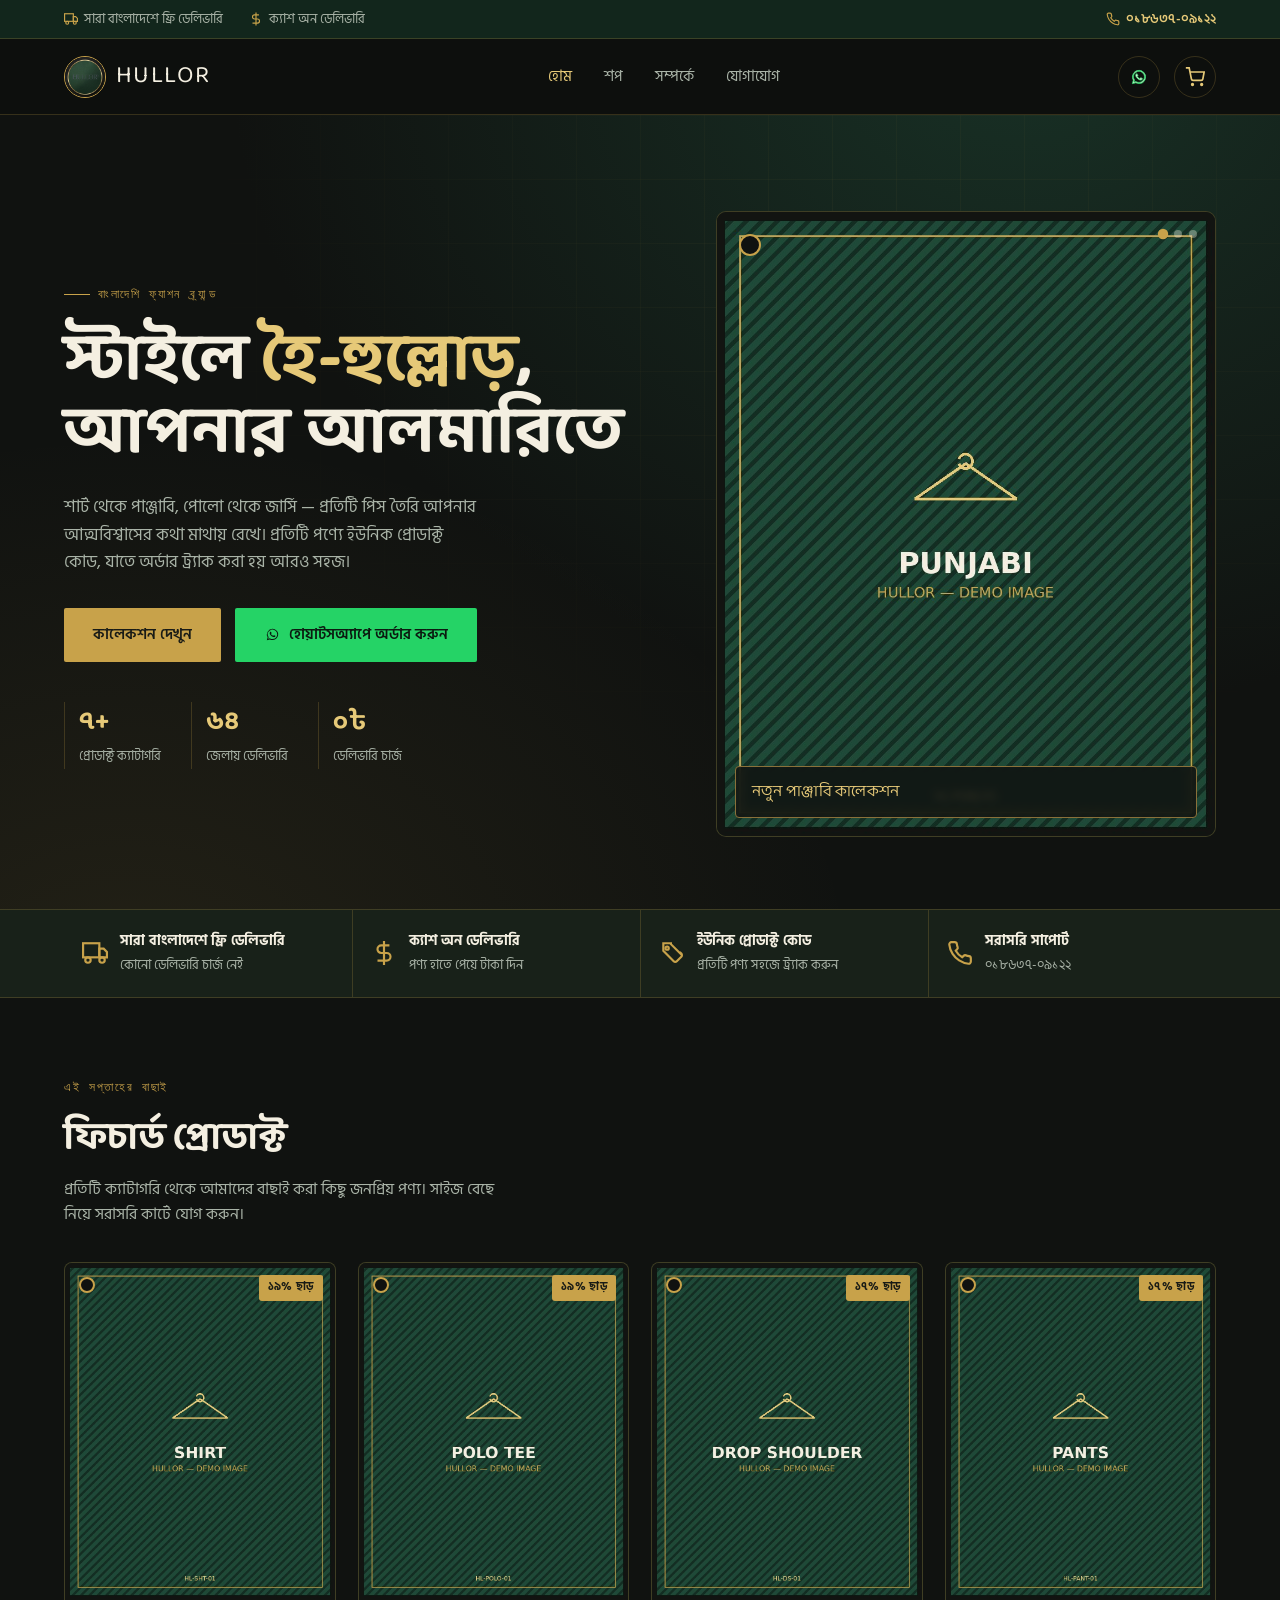
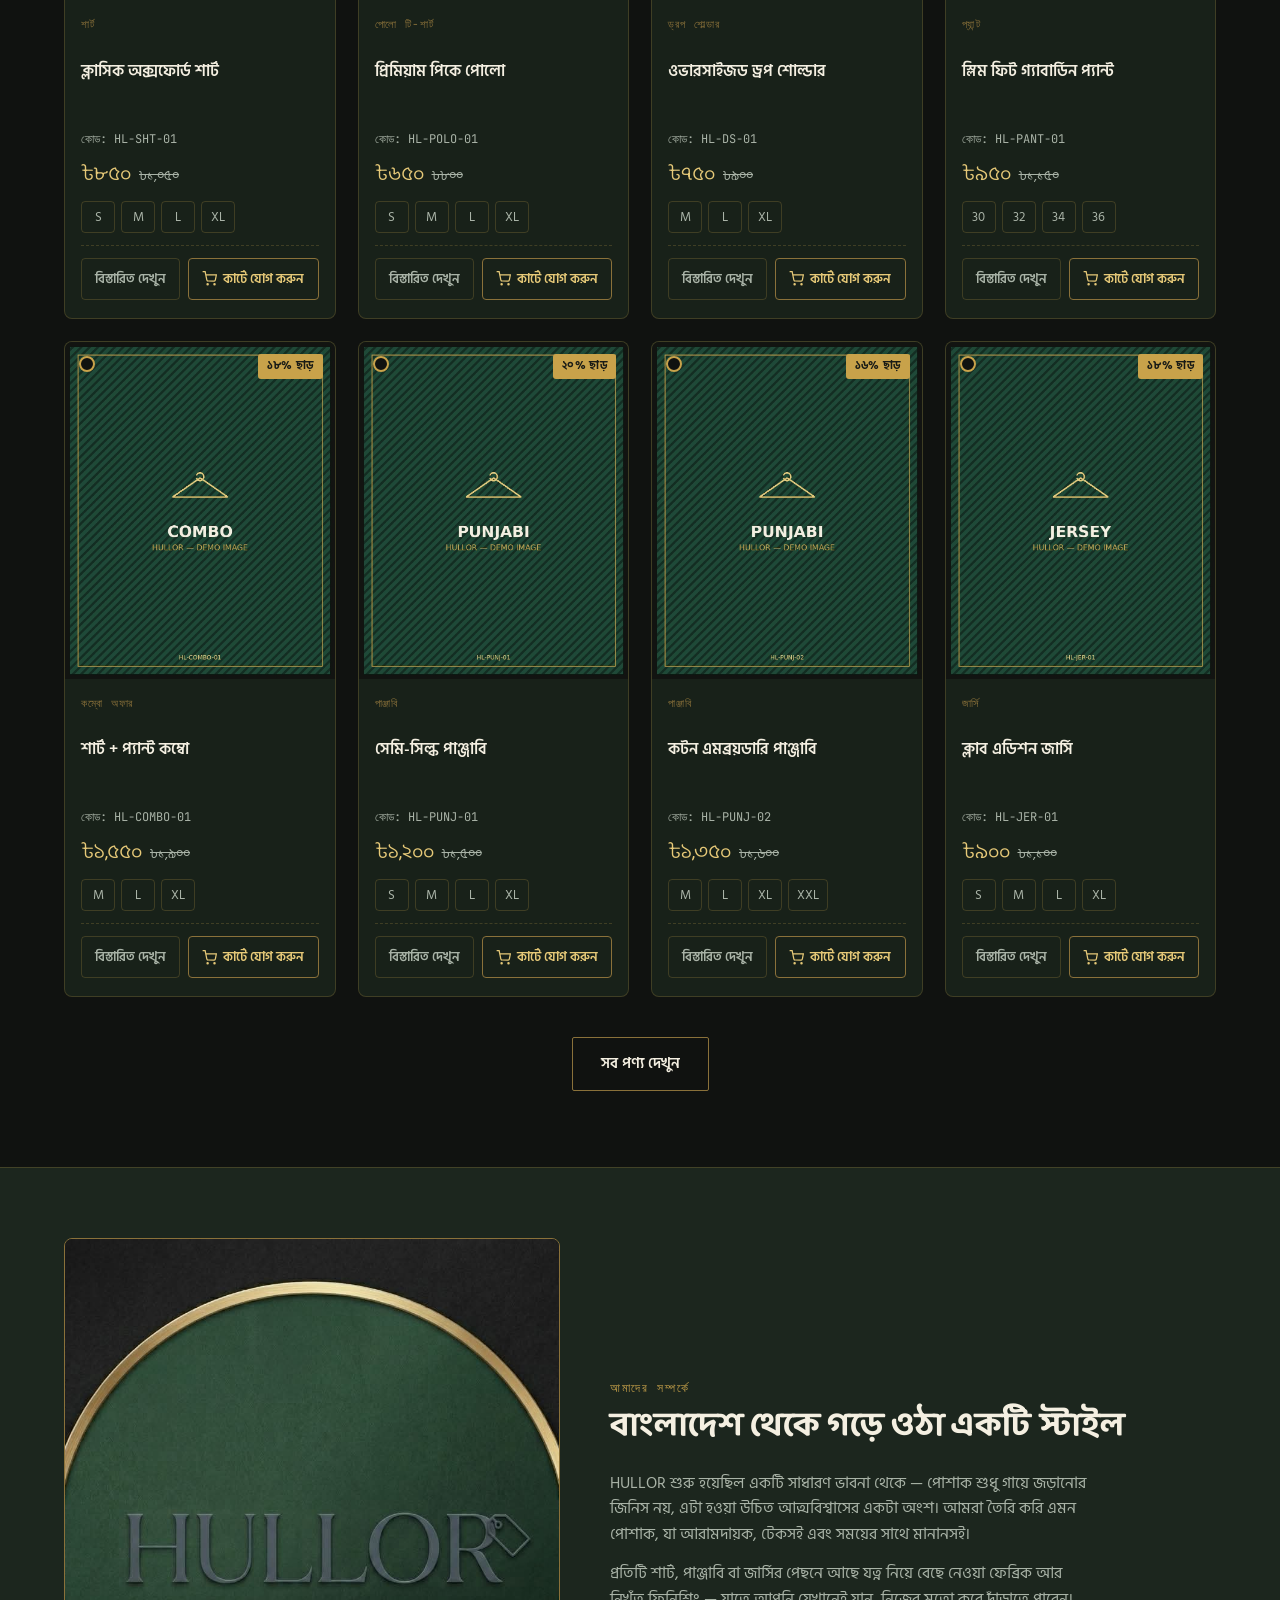
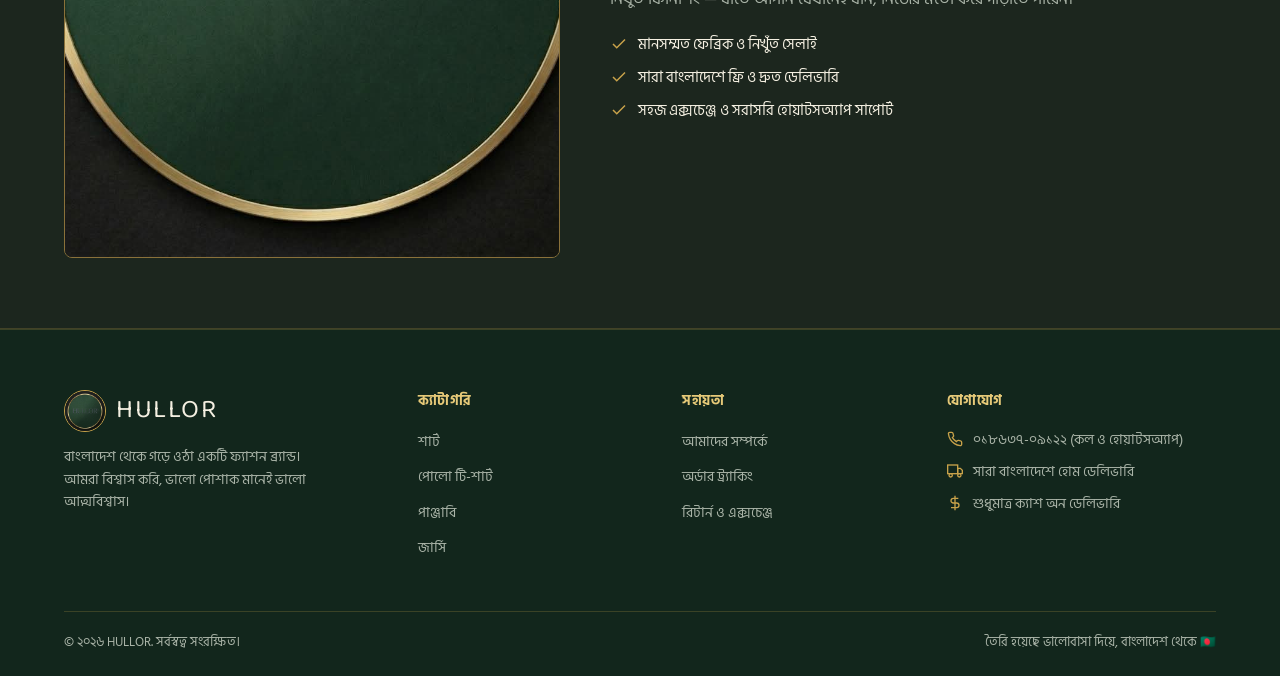
==== index.html @ fbf22f99 "Replace Hullor website" ====
<!DOCTYPE html>
<html lang="bn" translate="no" class="notranslate">
<head>
<meta charset="UTF-8">
<meta name="google" content="notranslate">
<meta name="viewport" content="width=device-width, initial-scale=1.0">
<title>HULLOR | বাংলাদেশি ফ্যাশন ব্র্যান্ড — শার্ট, পোলো, পাঞ্জাবি, জার্সি</title>
<meta name="description" content="HULLOR — বাংলাদেশ জুড়ে ফ্রি হোম ডেলিভারি ও ক্যাশ অন ডেলিভারি সুবিধায় শার্ট, পোলো টি-শার্ট, ড্রপ শোল্ডার, প্যান্ট, পাঞ্জাবি ও জার্সি কিনুন।">
<link rel="icon" type="image/png" href="/images/favicon.png">
<link rel="preconnect" href="https://fonts.googleapis.com">
<link rel="preconnect" href="https://fonts.gstatic.com" crossorigin>
<link href="https://fonts.googleapis.com/css2?family=Baloo+Da+2:wght@500;600;700;800&family=Hind+Siliguri:wght@400;500;600;700&family=JetBrains+Mono:wght@400;600&display=swap" rel="stylesheet">
<link rel="stylesheet" href="/css/style.css">
</head>
<body>

<!-- ============== TOP BAR ============== -->
<div class="topbar">
  <div class="container">
    <div class="topbar-scroll">
      <span class="topbar-item"><svg viewBox="0 0 24 24" fill="none" stroke="currentColor" stroke-width="2"><rect x="1" y="3" width="15" height="13"/><path d="M16 8h4l3 3v5h-7V8z"/><circle cx="5.5" cy="18.5" r="2.5"/><circle cx="18.5" cy="18.5" r="2.5"/></svg> সারা বাংলাদেশে ফ্রি ডেলিভারি</span>
      <span class="topbar-item hide-mobile"><svg viewBox="0 0 24 24" fill="none" stroke="currentColor" stroke-width="2"><path d="M12 1v22M17 5H9.5a3.5 3.5 0 0 0 0 7h5a3.5 3.5 0 0 1 0 7H6"/></svg> ক্যাশ অন ডেলিভারি</span>
    </div>
    <a href="tel:01863709122" class="topbar-item topbar-phone"><svg viewBox="0 0 24 24" fill="none" stroke="currentColor" stroke-width="2"><path d="M22 16.92v3a2 2 0 0 1-2.18 2 19.79 19.79 0 0 1-8.63-3.07 19.5 19.5 0 0 1-6-6 19.79 19.79 0 0 1-3.07-8.67A2 2 0 0 1 4.11 2h3a2 2 0 0 1 2 1.72c.127.96.361 1.903.7 2.81a2 2 0 0 1-.45 2.11L8.09 9.91a16 16 0 0 0 6 6l1.27-1.27a2 2 0 0 1 2.11-.45c.907.339 1.85.573 2.81.7A2 2 0 0 1 22 16.92z"/></svg> <span id="topbarPhone">০১৮৬৩৭-০৯১২২</span></a>
  </div>
</div>

<!-- ============== NAV ============== -->
<header class="nav">
  <div class="container">
    <a href="#top" class="brand">
      <img src="/images/logo.jpg" alt="HULLOR লোগো">
      <span class="brand-word">HULLOR</span>
    </a>

    <nav class="nav-links" id="navLinks">
      <a href="#top" class="active">হোম</a>
      <a href="/shop">শপ</a>
      <a href="#about-us">সম্পর্কে</a>
      <a href="#footer">যোগাযোগ</a>
    </nav>

    <div class="nav-actions">
      <a href="#" data-wa-order class="icon-btn whatsapp" aria-label="হোয়াটসঅ্যাপে অর্ডার করুন" title="হোয়াটসঅ্যাপে অর্ডার করুন" target="_blank" rel="noopener">
        <svg viewBox="0 0 24 24" fill="currentColor"><path d="M17.6 6.32A7.85 7.85 0 0 0 12.05 4a7.94 7.94 0 0 0-6.9 11.9L4 20l4.2-1.1a7.9 7.9 0 0 0 3.85 1h.02a7.94 7.94 0 0 0 5.53-13.58zm-5.55 12.2h-.01a6.6 6.6 0 0 1-3.36-.92l-.24-.14-2.5.66.67-2.44-.16-.25a6.6 6.6 0 0 1 10.24-8.2 6.55 6.55 0 0 1 1.94 4.67 6.62 6.62 0 0 1-6.58 6.62zm3.62-4.94c-.2-.1-1.17-.58-1.35-.64-.18-.07-.32-.1-.45.1-.13.2-.51.64-.63.77-.11.13-.23.14-.43.05-.2-.1-.85-.31-1.61-1-.6-.53-1-1.18-1.12-1.38-.11-.2-.01-.3.09-.4.1-.1.2-.23.3-.35.1-.11.13-.2.2-.33.07-.13.03-.25-.02-.35-.05-.1-.45-1.08-.61-1.48-.16-.39-.33-.33-.45-.34h-.38c-.13 0-.35.05-.53.25-.18.2-.7.68-.7 1.66 0 .98.72 1.93.82 2.06.1.13 1.4 2.14 3.4 3 .48.2.85.33 1.14.42.48.15.91.13 1.26.08.38-.06 1.17-.48 1.34-.94.16-.46.16-.86.11-.94-.05-.08-.18-.13-.38-.23z"/></svg>
      </a>
      <button class="icon-btn" id="cartIconBtn" aria-label="কার্ট দেখুন">
        <svg viewBox="0 0 24 24" fill="none" stroke="currentColor" stroke-width="2"><circle cx="9" cy="21" r="1"/><circle cx="20" cy="21" r="1"/><path d="M1 1h4l2.68 13.39a2 2 0 0 0 2 1.61h9.72a2 2 0 0 0 2-1.61L23 6H6"/></svg>
        <span class="cart-count" id="cartCount">০</span>
      </button>
      <button class="menu-toggle" id="menuToggle" aria-label="মেনু খুলুন">
        <svg viewBox="0 0 24 24" fill="none" stroke="currentColor" stroke-width="2"><line x1="3" y1="6" x2="21" y2="6"/><line x1="3" y1="12" x2="21" y2="12"/><line x1="3" y1="18" x2="21" y2="18"/></svg>
      </button>
    </div>
  </div>
</header>

<main id="top">

  <!-- ============== HERO ============== -->
  <section class="hero">
    <div class="container">
      <div class="hero-text">
        <div class="eyebrow hero-eyebrow">বাংলাদেশি ফ্যাশন ব্র্যান্ড</div>
        <h1>স্টাইলে <span>হৈ-হুল্লোড়</span>,<br>আপনার আলমারিতে</h1>
        <p class="lead">শার্ট থেকে পাঞ্জাবি, পোলো থেকে জার্সি — প্রতিটি পিস তৈরি আপনার আত্মবিশ্বাসের কথা মাথায় রেখে। প্রতিটি পণ্যে ইউনিক প্রোডাক্ট কোড, যাতে অর্ডার ট্র্যাক করা হয় আরও সহজ।</p>
        <div class="hero-ctas">
          <a href="/shop" class="btn btn-gold">কালেকশন দেখুন</a>
          <a href="#" data-wa-order class="btn btn-whatsapp" target="_blank" rel="noopener">
            <svg width="17" height="17" viewBox="0 0 24 24" fill="currentColor"><path d="M17.6 6.32A7.85 7.85 0 0 0 12.05 4a7.94 7.94 0 0 0-6.9 11.9L4 20l4.2-1.1a7.9 7.9 0 0 0 3.85 1h.02a7.94 7.94 0 0 0 5.53-13.58zm-5.55 12.2h-.01a6.6 6.6 0 0 1-3.36-.92l-.24-.14-2.5.66.67-2.44-.16-.25a6.6 6.6 0 0 1 10.24-8.2 6.55 6.55 0 0 1 1.94 4.67 6.62 6.62 0 0 1-6.58 6.62zm3.62-4.94c-.2-.1-1.17-.58-1.35-.64-.18-.07-.32-.1-.45.1-.13.2-.51.64-.63.77-.11.13-.23.14-.43.05-.2-.1-.85-.31-1.61-1-.6-.53-1-1.18-1.12-1.38-.11-.2-.01-.3.09-.4.1-.1.2-.23.3-.35.1-.11.13-.2.2-.33.07-.13.03-.25-.02-.35-.05-.1-.45-1.08-.61-1.48-.16-.39-.33-.33-.45-.34h-.38c-.13 0-.35.05-.53.25-.18.2-.7.68-.7 1.66 0 .98.72 1.93.82 2.06.1.13 1.4 2.14 3.4 3 .48.2.85.33 1.14.42.48.15.91.13 1.26.08.38-.06 1.17-.48 1.34-.94.16-.46.16-.86.11-.94-.05-.08-.18-.13-.38-.23z"/></svg>
            হোয়াটসঅ্যাপে অর্ডার করুন
          </a>
        </div>
        <div class="hero-stats">
          <div><b>৭+</b><span>প্রোডাক্ট ক্যাটাগরি</span></div>
          <div><b>৬৪</b><span>জেলায় ডেলিভারি</span></div>
          <div><b>০৳</b><span>ডেলিভারি চার্জ</span></div>
        </div>
      </div>

      <div class="hero-tag-visual">
        <span class="corner-hole"></span>
        <div class="hero-slider" id="heroSlider">
          <div class="hero-slide-track" id="heroSlideTrack"></div>
          <div class="hero-slide-dots" id="heroSlideDots"></div>
          <div class="hero-code-strip" id="heroSlideTitle"></div>
        </div>
      </div>
    </div>
  </section>

  <!-- ============== TRUST STRIP ============== -->
  <section class="trust-strip">
    <div class="container">
      <div class="trust-item">
        <svg viewBox="0 0 24 24" fill="none" stroke="currentColor" stroke-width="2"><rect x="1" y="3" width="15" height="13"/><path d="M16 8h4l3 3v5h-7V8z"/><circle cx="5.5" cy="18.5" r="2.5"/><circle cx="18.5" cy="18.5" r="2.5"/></svg>
        <div><b>সারা বাংলাদেশে ফ্রি ডেলিভারি</b><span>কোনো ডেলিভারি চার্জ নেই</span></div>
      </div>
      <div class="trust-item">
        <svg viewBox="0 0 24 24" fill="none" stroke="currentColor" stroke-width="2"><path d="M12 1v22M17 5H9.5a3.5 3.5 0 0 0 0 7h5a3.5 3.5 0 0 1 0 7H6"/></svg>
        <div><b>ক্যাশ অন ডেলিভারি</b><span>পণ্য হাতে পেয়ে টাকা দিন</span></div>
      </div>
      <div class="trust-item">
        <svg viewBox="0 0 24 24" fill="none" stroke="currentColor" stroke-width="2"><path d="M20.59 13.41 11 3.83V3H4v7l9.58 9.59a2 2 0 0 0 2.83 0l4.18-4.18a2 2 0 0 0 0-2.83z"/><circle cx="7.5" cy="7.5" r="1.5"/></svg>
        <div><b>ইউনিক প্রোডাক্ট কোড</b><span>প্রতিটি পণ্য সহজে ট্র্যাক করুন</span></div>
      </div>
      <div class="trust-item">
        <svg viewBox="0 0 24 24" fill="none" stroke="currentColor" stroke-width="2"><path d="M22 16.92v3a2 2 0 0 1-2.18 2 19.79 19.79 0 0 1-8.63-3.07 19.5 19.5 0 0 1-6-6 19.79 19.79 0 0 1-3.07-8.67A2 2 0 0 1 4.11 2h3a2 2 0 0 1 2 1.72c.127.96.361 1.903.7 2.81a2 2 0 0 1-.45 2.11L8.09 9.91a16 16 0 0 0 6 6l1.27-1.27a2 2 0 0 1 2.11-.45c.907.339 1.85.573 2.81.7A2 2 0 0 1 22 16.92z"/></svg>
        <div><b>সরাসরি সাপোর্ট</b><span id="topbarPhone2">০১৮৬৩৭-০৯১২২</span></div>
      </div>
    </div>
  </section>

  <!-- ============== FEATURED PRODUCTS ============== -->
  <section class="section" id="featured">
    <div class="container">
      <div class="section-head">
        <div>
          <span class="eyebrow">এই সপ্তাহের বাছাই</span>
          <h2>ফিচার্ড প্রোডাক্ট</h2>
          <p>প্রতিটি ক্যাটাগরি থেকে আমাদের বাছাই করা কিছু জনপ্রিয় পণ্য। সাইজ বেছে নিয়ে সরাসরি কার্টে যোগ করুন।</p>
        </div>
      </div>

      <div class="product-grid" id="featuredGrid"></div>

      <div class="featured-cta">
        <a href="/shop" class="btn btn-outline">সব পণ্য দেখুন</a>
      </div>
    </div>
  </section>

  <!-- ============== ABOUT US ============== -->
  <section class="about-us" id="about-us">
    <div class="container">
      <div class="about-visual">
        <span class="punch"></span>
        <img src="/images/logo.jpg" alt="HULLOR ব্র্যান্ড">
      </div>
      <div class="about-text">
        <span class="eyebrow">আমাদের সম্পর্কে</span>
        <h2>বাংলাদেশ থেকে গড়ে ওঠা একটি স্টাইল</h2>
        <p>HULLOR শুরু হয়েছিল একটি সাধারণ ভাবনা থেকে — পোশাক শুধু গায়ে জড়ানোর জিনিস নয়, এটা হওয়া উচিত আত্মবিশ্বাসের একটা অংশ। আমরা তৈরি করি এমন পোশাক, যা আরামদায়ক, টেকসই এবং সময়ের সাথে মানানসই।</p>
        <p>প্রতিটি শার্ট, পাঞ্জাবি বা জার্সির পেছনে আছে যত্ন নিয়ে বেছে নেওয়া ফেব্রিক আর নিখুঁত ফিনিশিং — যাতে আপনি যেখানেই যান, নিজের মতো করে দাঁড়াতে পারেন।</p>
        <ul>
          <li><svg viewBox="0 0 24 24" fill="none" stroke="currentColor" stroke-width="2"><path d="M20 6 9 17l-5-5"/></svg> মানসম্মত ফেব্রিক ও নিখুঁত সেলাই</li>
          <li><svg viewBox="0 0 24 24" fill="none" stroke="currentColor" stroke-width="2"><path d="M20 6 9 17l-5-5"/></svg> সারা বাংলাদেশে ফ্রি ও দ্রুত ডেলিভারি</li>
          <li><svg viewBox="0 0 24 24" fill="none" stroke="currentColor" stroke-width="2"><path d="M20 6 9 17l-5-5"/></svg> সহজ এক্সচেঞ্জ ও সরাসরি হোয়াটসঅ্যাপ সাপোর্ট</li>
        </ul>
      </div>
    </div>
  </section>

</main>

<!-- ============== FOOTER ============== -->
<footer class="footer" id="footer">
  <div class="container">
    <div class="footer-grid">
      <div class="footer-brand">
        <a href="#top" class="brand"><img src="/images/logo.jpg" alt="HULLOR"><span class="brand-word">HULLOR</span></a>
        <p>বাংলাদেশ থেকে গড়ে ওঠা একটি ফ্যাশন ব্র্যান্ড। আমরা বিশ্বাস করি, ভালো পোশাক মানেই ভালো আত্মবিশ্বাস।</p>
      </div>
      <div>
        <h4>ক্যাটাগরি</h4>
        <ul>
          <li><a href="/shop">শার্ট</a></li>
          <li><a href="/shop">পোলো টি-শার্ট</a></li>
          <li><a href="/shop">পাঞ্জাবি</a></li>
          <li><a href="/shop">জার্সি</a></li>
        </ul>
      </div>
      <div>
        <h4>সহায়তা</h4>
        <ul>
          <li><a href="#about-us">আমাদের সম্পর্কে</a></li>
          <li><a href="#" data-wa-order target="_blank" rel="noopener">অর্ডার ট্র্যাকিং</a></li>
          <li><a href="#" data-wa-order target="_blank" rel="noopener">রিটার্ন ও এক্সচেঞ্জ</a></li>
        </ul>
      </div>
      <div>
        <h4>যোগাযোগ</h4>
        <ul class="footer-contact">
          <li><svg viewBox="0 0 24 24" fill="none" stroke="currentColor" stroke-width="2"><path d="M22 16.92v3a2 2 0 0 1-2.18 2 19.79 19.79 0 0 1-8.63-3.07 19.5 19.5 0 0 1-6-6 19.79 19.79 0 0 1-3.07-8.67A2 2 0 0 1 4.11 2h3a2 2 0 0 1 2 1.72c.127.96.361 1.903.7 2.81a2 2 0 0 1-.45 2.11L8.09 9.91a16 16 0 0 0 6 6l1.27-1.27a2 2 0 0 1 2.11-.45c.907.339 1.85.573 2.81.7A2 2 0 0 1 22 16.92z"/></svg> <a href="#" data-wa-order target="_blank" rel="noopener">০১৮৬৩৭-০৯১২২ (কল ও হোয়াটসঅ্যাপ)</a></li>
          <li><svg viewBox="0 0 24 24" fill="none" stroke="currentColor" stroke-width="2"><rect x="1" y="3" width="15" height="13"/><path d="M16 8h4l3 3v5h-7V8z"/><circle cx="5.5" cy="18.5" r="2.5"/><circle cx="18.5" cy="18.5" r="2.5"/></svg> সারা বাংলাদেশে হোম ডেলিভারি</li>
          <li><svg viewBox="0 0 24 24" fill="none" stroke="currentColor" stroke-width="2"><path d="M12 1v22M17 5H9.5a3.5 3.5 0 0 0 0 7h5a3.5 3.5 0 0 1 0 7H6"/></svg> শুধুমাত্র ক্যাশ অন ডেলিভারি</li>
        </ul>
      </div>
    </div>
    <div class="footer-bottom">
      <span>© <span id="year"></span> HULLOR. সর্বস্বত্ব সংরক্ষিত।</span>
      <span>তৈরি হয়েছে ভালোবাসা দিয়ে, বাংলাদেশ থেকে 🇧🇩</span>
    </div>
  </div>
</footer>

<!-- ============== OVERLAY ============== -->
<div class="overlay" id="overlay"></div>

<!-- ============== CART DRAWER ============== -->
<aside class="drawer" id="cartDrawer" aria-label="শপিং কার্ট">
  <div class="drawer-head">
    <h3>আপনার কার্ট</h3>
    <button class="drawer-close" id="drawerCloseBtn" aria-label="বন্ধ করুন">
      <svg viewBox="0 0 24 24" fill="none" stroke="currentColor" stroke-width="2"><line x1="18" y1="6" x2="6" y2="18"/><line x1="6" y1="6" x2="18" y2="18"/></svg>
    </button>
  </div>
  <div class="drawer-body" id="drawerBody"></div>
  <div class="drawer-foot" id="drawerFoot"></div>
</aside>

<!-- ============== CHECKOUT MODAL ============== -->
<div class="modal" id="checkoutModal" aria-label="চেকআউট">
  <div class="modal-card">
    <button class="modal-close" id="modalCloseBtn" aria-label="বন্ধ করুন">
      <svg viewBox="0 0 24 24" fill="none" stroke="currentColor" stroke-width="2"><line x1="18" y1="6" x2="6" y2="18"/><line x1="6" y1="6" x2="18" y2="18"/></svg>
    </button>

    <div id="checkoutFormView">
      <h3>ডেলিভারি তথ্য দিন</h3>
      <p class="hint">অর্ডার কনফার্ম করতে নিচের তথ্যগুলো পূরণ করুন।</p>

      <div class="order-summary-box" id="orderSummaryBox"></div>

      <div class="payment-note">
        <svg viewBox="0 0 24 24" fill="none" stroke="currentColor" stroke-width="2"><path d="M12 1v22M17 5H9.5a3.5 3.5 0 0 0 0 7h5a3.5 3.5 0 0 1 0 7H6"/></svg>
        <span>পেমেন্ট পদ্ধতি: <strong>ক্যাশ অন ডেলিভারি</strong> — পণ্য হাতে পেয়ে টাকা পরিশোধ করুন। ডেলিভারি চার্জ সম্পূর্ণ ফ্রি।</span>
      </div>

      <form id="checkoutForm" novalidate>
        <div class="form-grid">
          <div class="form-field full">
            <label for="custName">পূর্ণ নাম *</label>
            <input type="text" id="custName" placeholder="যেমন: রাকিব হাসান">
            <span class="field-error" id="errName"></span>
          </div>
          <div class="form-field full">
            <label for="custPhone">মোবাইল নম্বর *</label>
            <input type="tel" id="custPhone" placeholder="01XXXXXXXXX">
            <span class="field-error" id="errPhone"></span>
          </div>
          <div class="form-field">
            <label for="custDistrict">জেলা *</label>
            <input type="text" id="custDistrict" placeholder="যেমন: ঢাকা">
            <span class="field-error" id="errDistrict"></span>
          </div>
          <div class="form-field">
            <label for="custThana">থানা / উপজেলা</label>
            <input type="text" id="custThana" placeholder="যেমন: মিরপুর">
          </div>
          <div class="form-field full">
            <label for="custAddress">সম্পূর্ণ ঠিকানা *</label>
            <textarea id="custAddress" placeholder="বাসা/হোল্ডিং নম্বর, রোড, এলাকার নাম"></textarea>
            <span class="field-error" id="errAddress"></span>
          </div>
          <div class="form-field full">
            <label for="custNote">অর্ডার নোট (ঐচ্ছিক)</label>
            <textarea id="custNote" placeholder="বিশেষ কোনো নির্দেশনা থাকলে লিখুন"></textarea>
          </div>
        </div>
        <button type="submit" class="btn btn-gold btn-full" id="submitOrderBtn">অর্ডার কনফার্ম করুন</button>
      </form>
    </div>

    <div class="success-view" id="successView" style="display:none;">
      <div class="check-circle">
        <svg viewBox="0 0 24 24" fill="none" stroke="currentColor" stroke-width="2"><path d="M20 6 9 17l-5-5"/></svg>
      </div>
      <h3>অর্ডারের জন্য ধন্যবাদ!</h3>
      <p>আপনার অর্ডারটি সফলভাবে গৃহীত হয়েছে। শীঘ্রই আমাদের প্রতিনিধি যোগাযোগ করে অর্ডার নিশ্চিত করবেন।</p>
      <span class="order-id" id="successOrderId"></span>
      <a href="#" id="successWhatsappBtn" class="btn btn-whatsapp btn-full" target="_blank" rel="noopener" style="margin-bottom:12px;">
        <svg width="17" height="17" viewBox="0 0 24 24" fill="currentColor"><path d="M17.6 6.32A7.85 7.85 0 0 0 12.05 4a7.94 7.94 0 0 0-6.9 11.9L4 20l4.2-1.1a7.9 7.9 0 0 0 3.85 1h.02a7.94 7.94 0 0 0 5.53-13.58zm-5.55 12.2h-.01a6.6 6.6 0 0 1-3.36-.92l-.24-.14-2.5.66.67-2.44-.16-.25a6.6 6.6 0 0 1 10.24-8.2 6.55 6.55 0 0 1 1.94 4.67 6.62 6.62 0 0 1-6.58 6.62zm3.62-4.94c-.2-.1-1.17-.58-1.35-.64-.18-.07-.32-.1-.45.1-.13.2-.51.64-.63.77-.11.13-.23.14-.43.05-.2-.1-.85-.31-1.61-1-.6-.53-1-1.18-1.12-1.38-.11-.2-.01-.3.09-.4.1-.1.2-.23.3-.35.1-.11.13-.2.2-.33.07-.13.03-.25-.02-.35-.05-.1-.45-1.08-.61-1.48-.16-.39-.33-.33-.45-.34h-.38c-.13 0-.35.05-.53.25-.18.2-.7.68-.7 1.66 0 .98.72 1.93.82 2.06.1.13 1.4 2.14 3.4 3 .48.2.85.33 1.14.42.48.15.91.13 1.26.08.38-.06 1.17-.48 1.34-.94.16-.46.16-.86.11-.94-.05-.08-.18-.13-.38-.23z"/></svg>
        হোয়াটসঅ্যাপে অর্ডার কনফার্ম করুন
      </a>
      <button class="btn btn-outline btn-full" id="successCloseBtn">শপিং চালিয়ে যান</button>
    </div>
  </div>
</div>

<!-- ============== PRODUCT DETAILS MODAL ============== -->
<div class="modal" id="productModal" aria-label="প্রোডাক্ট বিস্তারিত">
  <div class="pm-card">
    <button class="modal-close" id="pmCloseBtn" aria-label="বন্ধ করুন">
      <svg viewBox="0 0 24 24" fill="none" stroke="currentColor" stroke-width="2"><line x1="18" y1="6" x2="6" y2="18"/><line x1="6" y1="6" x2="18" y2="18"/></svg>
    </button>

    <div class="pm-media">
      <span class="punch"></span>
      <img id="pmImage" src="" alt="">
      <span id="pmBadge" class="p-badge" style="display:none;"></span>
    </div>

    <div class="pm-info">
      <span class="eyebrow" id="pmCat"></span>
      <h3 id="pmName"></h3>
      <span id="pmCode"></span>

      <div class="pm-price-row">
        <span id="pmPrice"></span>
        <span id="pmOldPrice"></span>
      </div>

      <p id="pmDesc"></p>

      <div class="pm-specs" id="pmSpecs"></div>

      <span class="pm-size-label">সাইজ বেছে নিন</span>
      <div id="pmSizes"></div>

      <div class="pm-actions">
        <button class="btn btn-gold btn-full" id="pmAddCartBtn">কার্টে যোগ করুন</button>
      </div>
    </div>
  </div>
</div>

<!-- ============== TOAST ============== -->
<div class="toast-wrap" id="toastWrap"></div>

<script src="/js/products.js"></script>
<script src="/js/main.js"></script>
</body>
</html>
---- css/style.css ----
/* =========================================================
   HULLOR — ডিজাইন টোকেন
   ========================================================= */
:root {
  --bg: #101210;
  --bg-soft: #171a16;
  --panel: #182119;
  --panel-2: #1c261e;
  --green: #1f4a37;
  --green-deep: #12261c;
  --green-light: #2e6b4d;
  --gold: #c8a24a;
  --gold-light: #e6c978;
  --gold-dim: #8a713a;
  --cream: #f4efe1;
  --muted: #a9b3a7;
  --line: rgba(200, 162, 74, 0.22);
  --danger: #c9634a;

  --font-display: "Baloo Da 2", "Hind Siliguri", sans-serif;
  --font-body: "Hind Siliguri", "Noto Sans Bengali", sans-serif;
  --font-mono: "JetBrains Mono", "Courier New", monospace;

  --radius: 2px;
  --container: 1200px;
  --nav-h: 76px;
}

* { box-sizing: border-box; }
html { scroll-behavior: smooth; }

body {
  margin: 0;
  background: var(--bg);
  color: var(--cream);
  font-family: var(--font-body);
  font-size: 16px;
  line-height: 1.6;
  -webkit-font-smoothing: antialiased;
}

img { max-width: 100%; display: block; }
a { color: inherit; text-decoration: none; }
button { font-family: inherit; cursor: pointer; }
ul { list-style: none; margin: 0; padding: 0; }

.container {
  max-width: var(--container);
  margin: 0 auto;
  padding: 0 24px;
}

:focus-visible {
  outline: 2px solid var(--gold-light);
  outline-offset: 3px;
}

@media (prefers-reduced-motion: reduce) {
  * { animation-duration: 0.001ms !important; transition-duration: 0.001ms !important; }
}

.eyebrow {
  font-family: var(--font-mono);
  font-size: 12px;
  letter-spacing: 0.14em;
  text-transform: uppercase;
  color: var(--gold);
}

/* =========================================================
   TOP UTILITY BAR
   ========================================================= */
.topbar {
  background: var(--green-deep);
  border-bottom: 1px solid var(--line);
  font-size: 13px;
}
.topbar .container {
  display: flex;
  align-items: center;
  justify-content: space-between;
  height: 38px;
  gap: 12px;
  color: var(--muted);
}
.topbar-item { display: flex; align-items: center; gap: 6px; white-space: nowrap; }
.topbar-item svg { width: 14px; height: 14px; stroke: var(--gold); flex-shrink: 0; }
.topbar a.topbar-phone { color: var(--gold-light); font-weight: 600; }
.topbar-scroll { display: flex; gap: 26px; overflow-x: auto; scrollbar-width: none; }
.topbar-scroll::-webkit-scrollbar { display: none; }

/* =========================================================
   NAV
   ========================================================= */
.nav {
  position: sticky;
  top: 0;
  z-index: 60;
  background: rgba(14, 16, 14, 0.98);
  border-bottom: 1px solid var(--line);
  height: var(--nav-h);
}
/* নোট: এখানে ইচ্ছাকৃতভাবে backdrop-filter ব্যবহার করা হয়নি —
   backdrop-filter/filter/transform কোনো ancestor-এ থাকলে সেটি তার
   position:fixed চাইল্ড (যেমন মোবাইল মেনু .nav-links)-এর জন্য নতুন
   containing block তৈরি করে, ফলে মোবাইলে মেনু ভুল জায়গায় (হেডারের
   উপরে আটকে) দেখায়। তাই সলিড ব্যাকগ্রাউন্ড ব্যবহার করা হয়েছে। */
.nav .container {
  height: 100%;
  display: flex;
  align-items: center;
  justify-content: space-between;
  gap: 20px;
}
.brand { display: flex; align-items: center; gap: 10px; }
.brand img { width: 42px; height: 42px; border-radius: 50%; border: 1.5px solid var(--gold); }
.brand-word {
  font-family: var(--font-display);
  font-size: 24px;
  letter-spacing: 0.06em;
  color: var(--cream);
}
.nav-links { display: flex; align-items: center; gap: 28px; }
.nav-links a {
  font-size: 15px;
  color: var(--muted);
  position: relative;
  padding: 4px 2px;
  transition: color 0.2s;
}
.nav-links a:hover, .nav-links a.active { color: var(--gold-light); }
.nav-links a::after {
  content: "";
  position: absolute;
  left: 0; right: 0; bottom: -4px;
  height: 1px;
  background: var(--gold);
  transform: scaleX(0);
  transform-origin: left;
  transition: transform 0.25s ease;
}
.nav-links a:hover::after { transform: scaleX(1); }

.nav-actions { display: flex; align-items: center; gap: 14px; }
.icon-btn {
  position: relative;
  width: 42px; height: 42px;
  display: flex; align-items: center; justify-content: center;
  border: 1px solid var(--line);
  border-radius: 50%;
  background: transparent;
  color: var(--cream);
  transition: border-color 0.2s, background 0.2s;
}
.icon-btn:hover { border-color: var(--gold); background: var(--panel); }
.icon-btn svg { width: 20px; height: 20px; stroke: var(--gold-light); }
.cart-count {
  position: absolute;
  top: -4px; right: -4px;
  background: var(--gold);
  color: var(--bg);
  font-size: 11px;
  font-weight: 700;
  width: 18px; height: 18px;
  border-radius: 50%;
  display: flex; align-items: center; justify-content: center;
}
.menu-toggle { display: none; }

/* =========================================================
   HERO
   ========================================================= */
.hero {
  position: relative;
  padding: 96px 0 72px;
  overflow: hidden;
  background:
    radial-gradient(ellipse at 80% -10%, rgba(31, 74, 55, 0.55), transparent 55%),
    radial-gradient(ellipse at 10% 110%, rgba(200, 162, 74, 0.10), transparent 45%),
    var(--bg);
}
.hero::before {
  content: "";
  position: absolute;
  inset: 0;
  background-image:
    linear-gradient(var(--line) 1px, transparent 1px),
    linear-gradient(90deg, var(--line) 1px, transparent 1px);
  background-size: 64px 64px;
  opacity: 0.25;
  mask-image: radial-gradient(ellipse at 70% 20%, black, transparent 60%);
  pointer-events: none;
}
.hero .container {
  position: relative;
  display: grid;
  grid-template-columns: 1.1fr 0.9fr;
  gap: 40px;
  align-items: center;
}
.hero-eyebrow {
  display: inline-flex;
  align-items: center;
  gap: 8px;
  margin-bottom: 20px;
}
.hero-eyebrow::before {
  content: "";
  width: 26px; height: 1px;
  background: var(--gold);
}
.hero h1 {
  font-family: var(--font-display);
  font-size: clamp(38px, 5.2vw, 66px);
  line-height: 1.12;
  margin: 0 0 22px;
  color: var(--cream);
}
.hero h1 span { color: var(--gold-light); }
.hero p.lead {
  font-size: 17px;
  color: var(--muted);
  max-width: 46ch;
  margin: 0 0 32px;
}
.hero-ctas { display: flex; gap: 14px; flex-wrap: wrap; margin-bottom: 40px; }

.btn {
  display: inline-flex;
  align-items: center;
  justify-content: center;
  gap: 8px;
  padding: 14px 28px;
  border-radius: var(--radius);
  font-size: 15px;
  font-weight: 600;
  border: 1px solid transparent;
  transition: transform 0.15s ease, background 0.2s, border-color 0.2s, color 0.2s;
}
.btn:active { transform: translateY(1px); }
.btn-gold { background: var(--gold); color: #191b16; }
.btn-gold:hover { background: var(--gold-light); }
.btn-outline { border-color: var(--gold-dim); color: var(--cream); }
.btn-outline:hover { border-color: var(--gold); color: var(--gold-light); }
.btn-full { width: 100%; }
.btn-block { display: flex; width: 100%; }
.btn[disabled] { opacity: 0.5; pointer-events: none; }

.hero-stats { display: flex; gap: 30px; }
.hero-stats div { border-left: 1px solid var(--line); padding-left: 14px; }
.hero-stats b { display: block; font-family: var(--font-display); font-size: 26px; color: var(--gold-light); }
.hero-stats span { font-size: 13px; color: var(--muted); }

.hero-tag-visual {
  position: relative;
  aspect-ratio: 4 / 5;
  background: var(--panel);
  border: 1px solid var(--line);
  border-radius: 10px;
  overflow: hidden;
}
.hero-tag-visual .corner-hole {
  position: absolute;
  top: 22px; left: 22px;
  width: 22px; height: 22px;
  border-radius: 50%;
  border: 2px solid var(--gold);
  background: var(--bg);
  z-index: 3;
}

/* Hero image slider (3 slides) */
.hero-slider { position: relative; width: 100%; height: 100%; }
.hero-slide-track {
  display: flex;
  width: 100%;
  height: 100%;
  transition: transform 0.6s cubic-bezier(0.65, 0, 0.35, 1);
}
.hero-slide { min-width: 100%; height: 100%; }
.hero-slide img { width: 100%; height: 100%; object-fit: cover; }

.hero-slide-dots {
  position: absolute;
  top: 18px; right: 18px;
  display: flex;
  gap: 7px;
  z-index: 3;
}
.hero-dot {
  width: 8px; height: 8px;
  border-radius: 50%;
  background: rgba(244, 239, 225, 0.35);
  border: none;
  padding: 0;
  transition: background 0.2s, transform 0.2s;
}
.hero-dot.active { background: var(--gold); transform: scale(1.3); }

.hero-code-strip {
  position: absolute;
  bottom: 18px; left: 18px; right: 18px;
  background: rgba(16, 18, 16, 0.82);
  border: 1px solid var(--gold-dim);
  border-radius: 4px;
  padding: 12px 16px;
  font-family: var(--font-display);
  font-size: 16px;
  letter-spacing: 0.02em;
  color: var(--gold-light);
  backdrop-filter: blur(4px);
  z-index: 3;
}

/* =========================================================
   TRUST STRIP
   ========================================================= */
.trust-strip {
  border-top: 1px solid var(--line);
  border-bottom: 1px solid var(--line);
  background: var(--panel);
}
.trust-strip .container {
  display: grid;
  grid-template-columns: repeat(4, 1fr);
}
.trust-item {
  display: flex;
  align-items: center;
  gap: 12px;
  padding: 20px 18px;
  border-left: 1px solid var(--line);
}
.trust-item:first-child { border-left: none; }
.trust-item svg { width: 26px; height: 26px; stroke: var(--gold); flex-shrink: 0; }
.trust-item b { display: block; font-size: 14px; color: var(--cream); }
.trust-item span { font-size: 12.5px; color: var(--muted); }

/* =========================================================
   SECTION HEADERS
   ========================================================= */
.section { padding: 76px 0; }
.section-head {
  display: flex;
  align-items: flex-end;
  justify-content: space-between;
  gap: 20px;
  margin-bottom: 34px;
  flex-wrap: wrap;
}
.section-head h2 {
  font-family: var(--font-display);
  font-size: clamp(28px, 3.4vw, 38px);
  margin: 8px 0 0;
  color: var(--cream);
}
.section-head p { color: var(--muted); margin: 8px 0 0; max-width: 50ch; }

/* =========================================================
   CATEGORY TABS
   ========================================================= */
.cat-tabs {
  display: flex;
  gap: 10px;
  flex-wrap: wrap;
  margin-bottom: 36px;
}
.cat-tab {
  padding: 9px 18px;
  border: 1px solid var(--line);
  border-radius: 999px;
  background: transparent;
  color: var(--muted);
  font-size: 14px;
  transition: all 0.2s;
}
.cat-tab:hover { border-color: var(--gold); color: var(--cream); }
.cat-tab.active { background: var(--gold); border-color: var(--gold); color: #191b16; font-weight: 600; }

/* =========================================================
   PRODUCT GRID — "hang tag" card
   ========================================================= */
.product-grid {
  display: grid;
  grid-template-columns: repeat(4, 1fr);
  gap: 22px;
}
.p-card {
  position: relative;
  background: var(--panel);
  border: 1px solid var(--line);
  border-radius: 8px;
  overflow: hidden;
  display: flex;
  flex-direction: column;
  transition: border-color 0.25s, transform 0.25s;
}
.p-card:hover { border-color: var(--gold); transform: translateY(-3px); }
.p-card .punch {
  position: absolute;
  top: 14px; left: 14px;
  width: 16px; height: 16px;
  border-radius: 50%;
  border: 2px solid var(--gold);
  background: var(--bg);
  z-index: 2;
}
.p-media { position: relative; aspect-ratio: 4 / 5; overflow: hidden; background: var(--green-deep); }
.p-media img { width: 100%; height: 100%; object-fit: cover; transition: transform 0.5s ease; }
.p-card:hover .p-media img { transform: scale(1.05); }
.p-badge {
  position: absolute;
  top: 12px; right: 12px;
  background: var(--gold);
  color: #191b16;
  font-size: 11px;
  font-weight: 700;
  padding: 4px 9px;
  border-radius: 3px;
  letter-spacing: 0.03em;
}
.p-body { padding: 16px 16px 18px; display: flex; flex-direction: column; gap: 10px; flex: 1; }
.p-cat { font-family: var(--font-mono); font-size: 11px; letter-spacing: 0.08em; color: var(--gold-dim); text-transform: uppercase; }
.p-name { font-size: 16px; font-weight: 600; color: var(--cream); line-height: 1.4; min-height: 44px; }
.p-code { font-family: var(--font-mono); font-size: 12px; color: var(--muted); }
.p-price-row { display: flex; align-items: baseline; gap: 8px; }
.p-price { font-family: var(--font-display); font-size: 20px; color: var(--gold-light); }
.p-price-old { font-size: 13px; color: var(--muted); text-decoration: line-through; }

.p-sizes { display: flex; gap: 6px; flex-wrap: wrap; }
.size-chip {
  min-width: 34px;
  padding: 5px 8px;
  border: 1px solid var(--line);
  border-radius: 4px;
  font-size: 12.5px;
  color: var(--muted);
  background: transparent;
  text-align: center;
  transition: all 0.15s;
}
.size-chip:hover { border-color: var(--gold); color: var(--cream); }
.size-chip.selected { background: var(--gold); border-color: var(--gold); color: #191b16; font-weight: 700; }

.p-dashline {
  border-top: 1px dashed var(--line);
  margin: 2px 0;
}
.p-btn-row { display: flex; gap: 8px; }
.btn-view-details {
  flex: 1;
  padding: 10px 10px;
  background: transparent;
  border: 1px solid var(--line);
  color: var(--muted);
  border-radius: 4px;
  font-size: 12.5px;
  font-weight: 600;
  transition: all 0.2s;
  white-space: nowrap;
}
.btn-view-details:hover { border-color: var(--gold); color: var(--cream); }
.add-cart-btn {
  flex: 1.4;
  padding: 10px 10px;
  background: transparent;
  border: 1px solid var(--gold-dim);
  color: var(--gold-light);
  border-radius: 4px;
  font-size: 12.5px;
  font-weight: 600;
  display: flex;
  align-items: center;
  justify-content: center;
  gap: 6px;
  transition: all 0.2s;
  white-space: nowrap;
}
.add-cart-btn:hover { background: var(--gold); border-color: var(--gold); color: #191b16; }
.add-cart-btn svg { width: 15px; height: 15px; flex-shrink: 0; }

/* =========================================================
   ABOUT US
   ========================================================= */
.about-us {
  background: var(--panel-2);
  border-top: 1px solid var(--line);
  border-bottom: 1px solid var(--line);
}
.about-us .container {
  display: grid;
  grid-template-columns: 0.9fr 1.1fr;
  gap: 50px;
  align-items: center;
  padding: 70px 24px;
}
.about-visual {
  position: relative;
  aspect-ratio: 4 / 5;
  border-radius: 8px;
  overflow: hidden;
  border: 1px solid var(--gold-dim);
}
.about-visual img { width: 100%; height: 100%; object-fit: cover; }
.about-visual .punch { top: 16px; left: 16px; z-index: 2; }
.about-text h2 { font-family: var(--font-display); font-size: clamp(26px, 3vw, 34px); margin: 0 0 16px; }
.about-text p { color: var(--muted); margin: 0 0 14px; max-width: 54ch; }
.about-text ul { display: grid; gap: 10px; margin-top: 20px; }
.about-text li { display: flex; gap: 10px; align-items: flex-start; font-size: 14.5px; color: var(--cream); }
.about-text li svg { width: 18px; height: 18px; stroke: var(--gold); flex-shrink: 0; margin-top: 2px; }

/* =========================================================
   FEATURED SECTION FOOTER CTA
   ========================================================= */
.featured-cta { display: flex; justify-content: center; margin-top: 40px; }

/* =========================================================
   SHOP PAGE BANNER
   ========================================================= */
.shop-banner {
  padding: 56px 0 20px;
  background:
    radial-gradient(ellipse at 80% -20%, rgba(31, 74, 55, 0.5), transparent 55%),
    var(--bg);
  border-bottom: 1px solid var(--line);
}
.shop-banner .eyebrow { display: block; margin-bottom: 10px; }
.shop-banner h1 { font-family: var(--font-display); font-size: clamp(30px, 4vw, 42px); margin: 0 0 10px; }
.shop-banner p { color: var(--muted); max-width: 56ch; margin: 0; }

/* =========================================================
   WHATSAPP BUTTON ACCENT
   ========================================================= */
.btn-whatsapp { background: #25D366; color: #0b1a10; }
.btn-whatsapp:hover { background: #33e478; }
.icon-btn.whatsapp svg { stroke: #25D366; }

/* =========================================================
   FOOTER
   ========================================================= */
.footer { background: var(--green-deep); border-top: 1px solid var(--line); padding: 60px 0 24px; }
.footer-grid {
  display: grid;
  grid-template-columns: 1.4fr 1fr 1fr 1.2fr;
  gap: 40px;
  padding-bottom: 40px;
  border-bottom: 1px solid var(--line);
}
.footer-brand .brand-word { font-size: 26px; }
.footer-brand p { color: var(--muted); font-size: 14px; margin: 14px 0 0; max-width: 34ch; }
.footer h4 { font-size: 14px; color: var(--gold-light); margin: 0 0 16px; letter-spacing: 0.03em; }
.footer ul li { margin-bottom: 10px; }
.footer ul a { color: var(--muted); font-size: 14px; transition: color 0.2s; }
.footer ul a:hover { color: var(--gold-light); }
.footer-contact li { display: flex; gap: 10px; align-items: flex-start; color: var(--muted); font-size: 14px; margin-bottom: 12px; }
.footer-contact svg { width: 16px; height: 16px; stroke: var(--gold); flex-shrink: 0; margin-top: 2px; }
.footer-bottom { display: flex; justify-content: space-between; padding-top: 20px; font-size: 12.5px; color: var(--muted); flex-wrap: wrap; gap: 10px; }

/* =========================================================
   CART DRAWER
   ========================================================= */
.overlay {
  position: fixed; inset: 0;
  background: rgba(8, 10, 8, 0.65);
  backdrop-filter: blur(2px);
  z-index: 90;
  opacity: 0;
  pointer-events: none;
  transition: opacity 0.25s ease;
}
.overlay.open { opacity: 1; pointer-events: auto; }

.drawer {
  position: fixed;
  top: 0; right: 0;
  height: 100%;
  width: 420px;
  max-width: 92vw;
  background: var(--bg-soft);
  border-left: 1px solid var(--line);
  z-index: 95;
  display: flex;
  flex-direction: column;
  transform: translateX(100%);
  transition: transform 0.3s ease;
}
.drawer.open { transform: translateX(0); }
.drawer-head {
  display: flex; align-items: center; justify-content: space-between;
  padding: 20px 22px;
  border-bottom: 1px solid var(--line);
}
.drawer-head h3 { font-family: var(--font-display); font-size: 20px; margin: 0; }
.drawer-close { background: none; border: none; color: var(--muted); width: 34px; height: 34px; display: flex; align-items: center; justify-content: center; border-radius: 50%; }
.drawer-close:hover { color: var(--gold-light); background: var(--panel); }
.drawer-close svg { width: 18px; height: 18px; }

.drawer-body { flex: 1; overflow-y: auto; padding: 16px 22px; }
.cart-empty { text-align: center; padding: 60px 10px; color: var(--muted); }
.cart-empty svg { width: 48px; height: 48px; stroke: var(--gold-dim); margin-bottom: 14px; }

.cart-item {
  display: grid;
  grid-template-columns: 66px 1fr auto;
  gap: 12px;
  padding: 14px 0;
  border-bottom: 1px solid var(--line);
}
.cart-item img { width: 66px; height: 82px; object-fit: cover; border-radius: 4px; border: 1px solid var(--line); }
.cart-item-name { font-size: 14px; font-weight: 600; color: var(--cream); margin: 0 0 4px; }
.cart-item-meta { font-size: 12.5px; color: var(--muted); margin: 0 0 8px; font-family: var(--font-mono); }
.qty-stepper { display: inline-flex; align-items: center; border: 1px solid var(--line); border-radius: 4px; }
.qty-stepper button { width: 26px; height: 26px; background: none; border: none; color: var(--gold-light); font-size: 15px; }
.qty-stepper span { width: 26px; text-align: center; font-size: 13px; }
.cart-item-right { display: flex; flex-direction: column; align-items: flex-end; justify-content: space-between; }
.cart-item-price { font-size: 14px; color: var(--gold-light); font-weight: 600; }
.remove-btn { background: none; border: none; color: var(--muted); font-size: 12px; text-decoration: underline; }
.remove-btn:hover { color: var(--danger); }

.drawer-foot { border-top: 1px solid var(--line); padding: 18px 22px 22px; }
.summary-row { display: flex; justify-content: space-between; font-size: 14px; color: var(--muted); padding: 5px 0; }
.summary-row b { color: var(--cream); }
.summary-total { display: flex; justify-content: space-between; font-family: var(--font-display); font-size: 20px; color: var(--gold-light); padding: 10px 0 16px; border-top: 1px dashed var(--line); margin-top: 6px; }

/* =========================================================
   CHECKOUT MODAL
   ========================================================= */
.modal {
  position: fixed; inset: 0;
  z-index: 100;
  display: flex;
  align-items: flex-start;
  justify-content: center;
  padding: 40px 16px;
  overflow-y: auto;
  opacity: 0;
  pointer-events: none;
  transition: opacity 0.25s ease;
}
.modal.open { opacity: 1; pointer-events: auto; }
.modal-card {
  width: 100%;
  max-width: 620px;
  background: var(--panel);
  border: 1px solid var(--line);
  border-radius: 10px;
  padding: 30px;
  position: relative;
  transform: translateY(14px);
  transition: transform 0.3s ease;
}
.modal.open .modal-card { transform: translateY(0); }
.modal-close { position: absolute; top: 18px; right: 18px; background: rgba(16,18,16,0.85); border: 1px solid var(--line); color: var(--muted); width: 36px; height: 36px; border-radius: 50%; display: flex; align-items: center; justify-content: center; z-index: 20; }
.modal-close:hover { color: var(--gold-light); background: var(--bg); border-color: var(--gold); }
.modal-close svg { width: 18px; height: 18px; }
.modal-card h3 { font-family: var(--font-display); font-size: 24px; margin: 0 0 6px; }
.modal-card > p.hint { color: var(--muted); font-size: 13.5px; margin: 0 0 24px; }

.form-grid { display: grid; grid-template-columns: 1fr 1fr; gap: 14px; }
.form-field { display: flex; flex-direction: column; gap: 6px; margin-bottom: 14px; }
.form-field.full { grid-column: 1 / -1; }
.form-field label { font-size: 13px; color: var(--muted); }
.form-field input, .form-field textarea, .form-field select {
  background: var(--bg);
  border: 1px solid var(--line);
  border-radius: 5px;
  padding: 11px 12px;
  color: var(--cream);
  font-family: inherit;
  font-size: 14.5px;
}
.form-field input:focus, .form-field textarea:focus, .form-field select:focus {
  border-color: var(--gold);
}
.form-field textarea { resize: vertical; min-height: 70px; }
.field-error { font-size: 12px; color: var(--danger); min-height: 14px; }

.order-summary-box {
  background: var(--bg);
  border: 1px dashed var(--line);
  border-radius: 6px;
  padding: 14px 16px;
  margin-bottom: 20px;
}
.order-summary-box .summary-row { font-size: 13.5px; }

.payment-note {
  display: flex;
  gap: 10px;
  align-items: flex-start;
  background: rgba(31, 74, 55, 0.35);
  border: 1px solid var(--green-light);
  border-radius: 6px;
  padding: 12px 14px;
  font-size: 13px;
  color: var(--cream);
  margin-bottom: 20px;
}
.payment-note svg { width: 18px; height: 18px; stroke: var(--gold); flex-shrink: 0; }

.success-view { text-align: center; padding: 10px 0; }
.success-view .check-circle {
  width: 68px; height: 68px;
  border-radius: 50%;
  border: 2px solid var(--gold);
  display: flex; align-items: center; justify-content: center;
  margin: 0 auto 20px;
}
.success-view .check-circle svg { width: 32px; height: 32px; stroke: var(--gold-light); }
.success-view h3 { margin-bottom: 8px; }
.success-view p { color: var(--muted); margin-bottom: 6px; }
.success-view .order-id { font-family: var(--font-mono); color: var(--gold-light); font-size: 15px; margin-bottom: 24px; display: inline-block; border: 1px dashed var(--gold-dim); padding: 8px 16px; border-radius: 5px; }

/* =========================================================
   PRODUCT DETAILS (QUICK VIEW) MODAL
   ========================================================= */
.pm-card {
  width: 100%;
  max-width: 760px;
  background: var(--panel);
  border: 1px solid var(--line);
  border-radius: 10px;
  padding: 26px;
  position: relative;
  transform: translateY(14px);
  transition: transform 0.3s ease;
  display: grid;
  grid-template-columns: 0.85fr 1.15fr;
  gap: 28px;
}
.modal.open .pm-card { transform: translateY(0); }
.pm-media {
  position: relative;
  aspect-ratio: 4 / 5;
  border-radius: 8px;
  overflow: hidden;
  border: 1px solid var(--gold-dim);
  background: var(--green-deep);
}
.pm-media img { width: 100%; height: 100%; object-fit: cover; }
.pm-media .punch { top: 14px; left: 14px; z-index: 2; }
#pmBadge {
  position: absolute;
  top: 12px; right: 12px;
  background: var(--gold);
  color: #191b16;
  font-size: 11px;
  font-weight: 700;
  padding: 4px 9px;
  border-radius: 3px;
}
.pm-info { display: flex; flex-direction: column; }
#pmCat { font-family: var(--font-mono); font-size: 11px; letter-spacing: 0.08em; color: var(--gold-dim); text-transform: uppercase; }
#pmName { font-family: var(--font-display); font-size: 24px; color: var(--cream); margin: 8px 0 4px; line-height: 1.3; }
#pmCode { font-family: var(--font-mono); font-size: 13px; color: var(--muted); }
.pm-price-row { display: flex; align-items: baseline; gap: 10px; margin: 12px 0 14px; }
#pmPrice { font-family: var(--font-display); font-size: 26px; color: var(--gold-light); }
#pmOldPrice { font-size: 14px; color: var(--muted); text-decoration: line-through; }
#pmDesc { font-size: 14.5px; color: var(--muted); line-height: 1.7; margin: 0 0 16px; }

.pm-specs { border: 1px dashed var(--line); border-radius: 6px; padding: 4px 14px; margin-bottom: 18px; }
.pm-spec-row { display: flex; justify-content: space-between; gap: 10px; font-size: 13px; padding: 9px 0; border-bottom: 1px dashed var(--line); color: var(--muted); }
.pm-spec-row:last-child { border-bottom: none; }
.pm-spec-row b { color: var(--cream); text-align: right; font-weight: 500; }

.pm-size-label { font-size: 13px; color: var(--muted); margin-bottom: 8px; display: block; }
#pmSizes { display: flex; gap: 8px; flex-wrap: wrap; margin-bottom: 20px; }
.pm-actions { margin-top: auto; }

@media (max-width: 720px) {
  .pm-card { grid-template-columns: 1fr; padding: 20px; max-height: 88vh; overflow-y: auto; }
}

/* =========================================================
   TOAST
   ========================================================= */
.toast-wrap { position: fixed; bottom: 24px; left: 50%; transform: translateX(-50%); z-index: 110; display: flex; flex-direction: column; gap: 10px; align-items: center; }
.toast {
  background: var(--panel);
  border: 1px solid var(--gold);
  color: var(--cream);
  padding: 12px 20px;
  border-radius: 6px;
  font-size: 14px;
  display: flex; align-items: center; gap: 10px;
  box-shadow: 0 10px 30px rgba(0,0,0,0.4);
  animation: toast-in 0.25s ease;
}
.toast svg { width: 16px; height: 16px; stroke: var(--gold-light); }
@keyframes toast-in { from { opacity: 0; transform: translateY(10px);} to { opacity:1; transform: translateY(0);} }

/* =========================================================
   RESPONSIVE
   ========================================================= */
@media (max-width: 980px) {
  .hero .container { grid-template-columns: 1fr; }
  .hero-tag-visual { max-width: 420px; margin: 0 auto; }
  .product-grid { grid-template-columns: repeat(3, 1fr); }
  .trust-strip .container { grid-template-columns: repeat(2, 1fr); }
  .trust-item:nth-child(3) { border-left: none; }
  .about-us .container { grid-template-columns: 1fr; padding: 50px 24px; }
  .footer-grid { grid-template-columns: 1fr 1fr; }
}

@media (max-width: 720px) {
  .topbar-item.hide-mobile { display: none; }
  .nav-links {
    position: fixed; top: var(--nav-h); left: 0; right: 0;
    background: var(--bg-soft);
    border-bottom: 1px solid var(--line);
    flex-direction: column;
    align-items: flex-start;
    padding: 18px 24px 26px;
    gap: 16px;
    transform: translateY(-130%);
    transition: transform 0.25s ease;
    z-index: 55;
  }
  .nav-links.open { transform: translateY(0); }
  .menu-toggle {
    display: flex;
    width: 42px; height: 42px;
    align-items: center; justify-content: center;
    border: 1px solid var(--line);
    border-radius: 50%;
    background: none; color: var(--cream);
  }
  .menu-toggle svg { width: 20px; height: 20px; stroke: var(--gold-light); }
  .product-grid { grid-template-columns: repeat(2, 1fr); gap: 14px; }
  .p-btn-row { flex-direction: column; }
  .btn-view-details, .add-cart-btn { flex: none; width: 100%; }
  .trust-strip .container { grid-template-columns: 1fr; }
  .trust-item { border-left: none; border-top: 1px solid var(--line); }
  .trust-item:first-child { border-top: none; }
  .form-grid { grid-template-columns: 1fr; }
  .footer-grid { grid-template-columns: 1fr; gap: 30px; }
  .hero { padding: 60px 0 50px; }
}
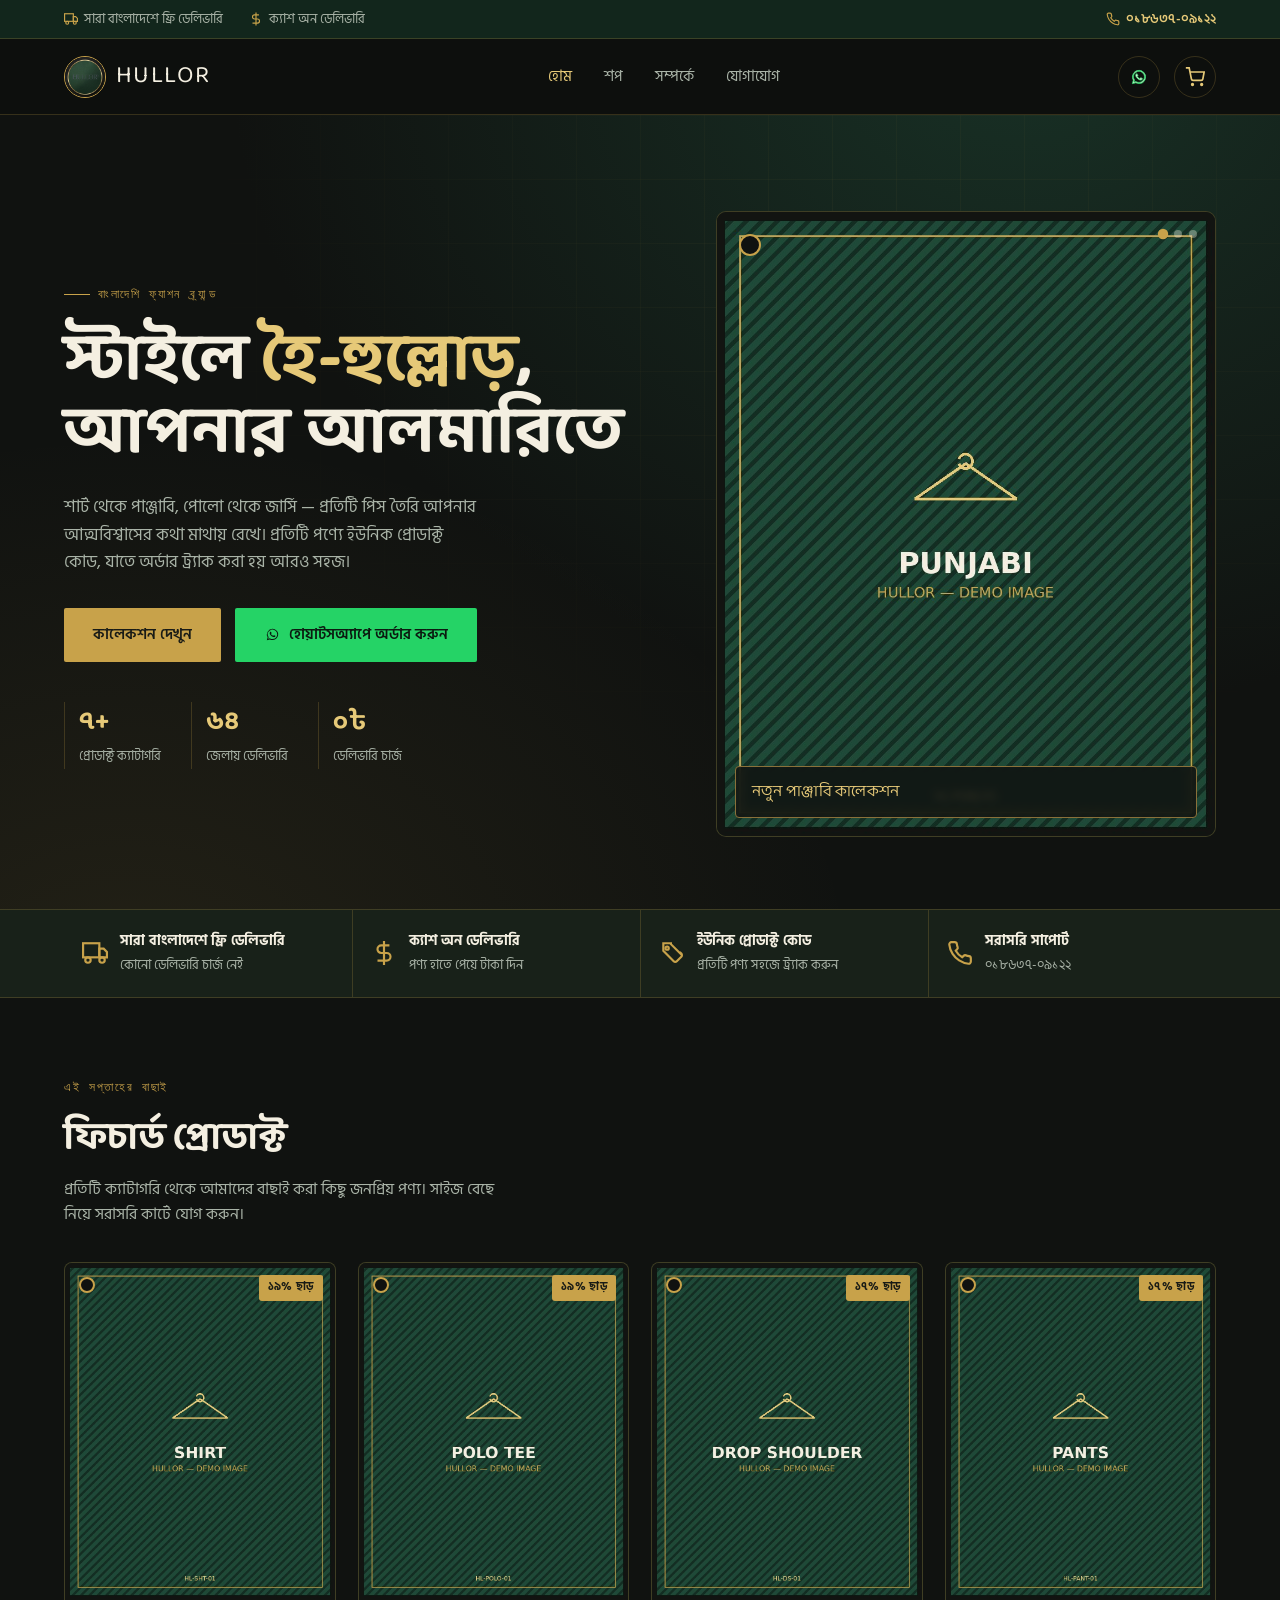
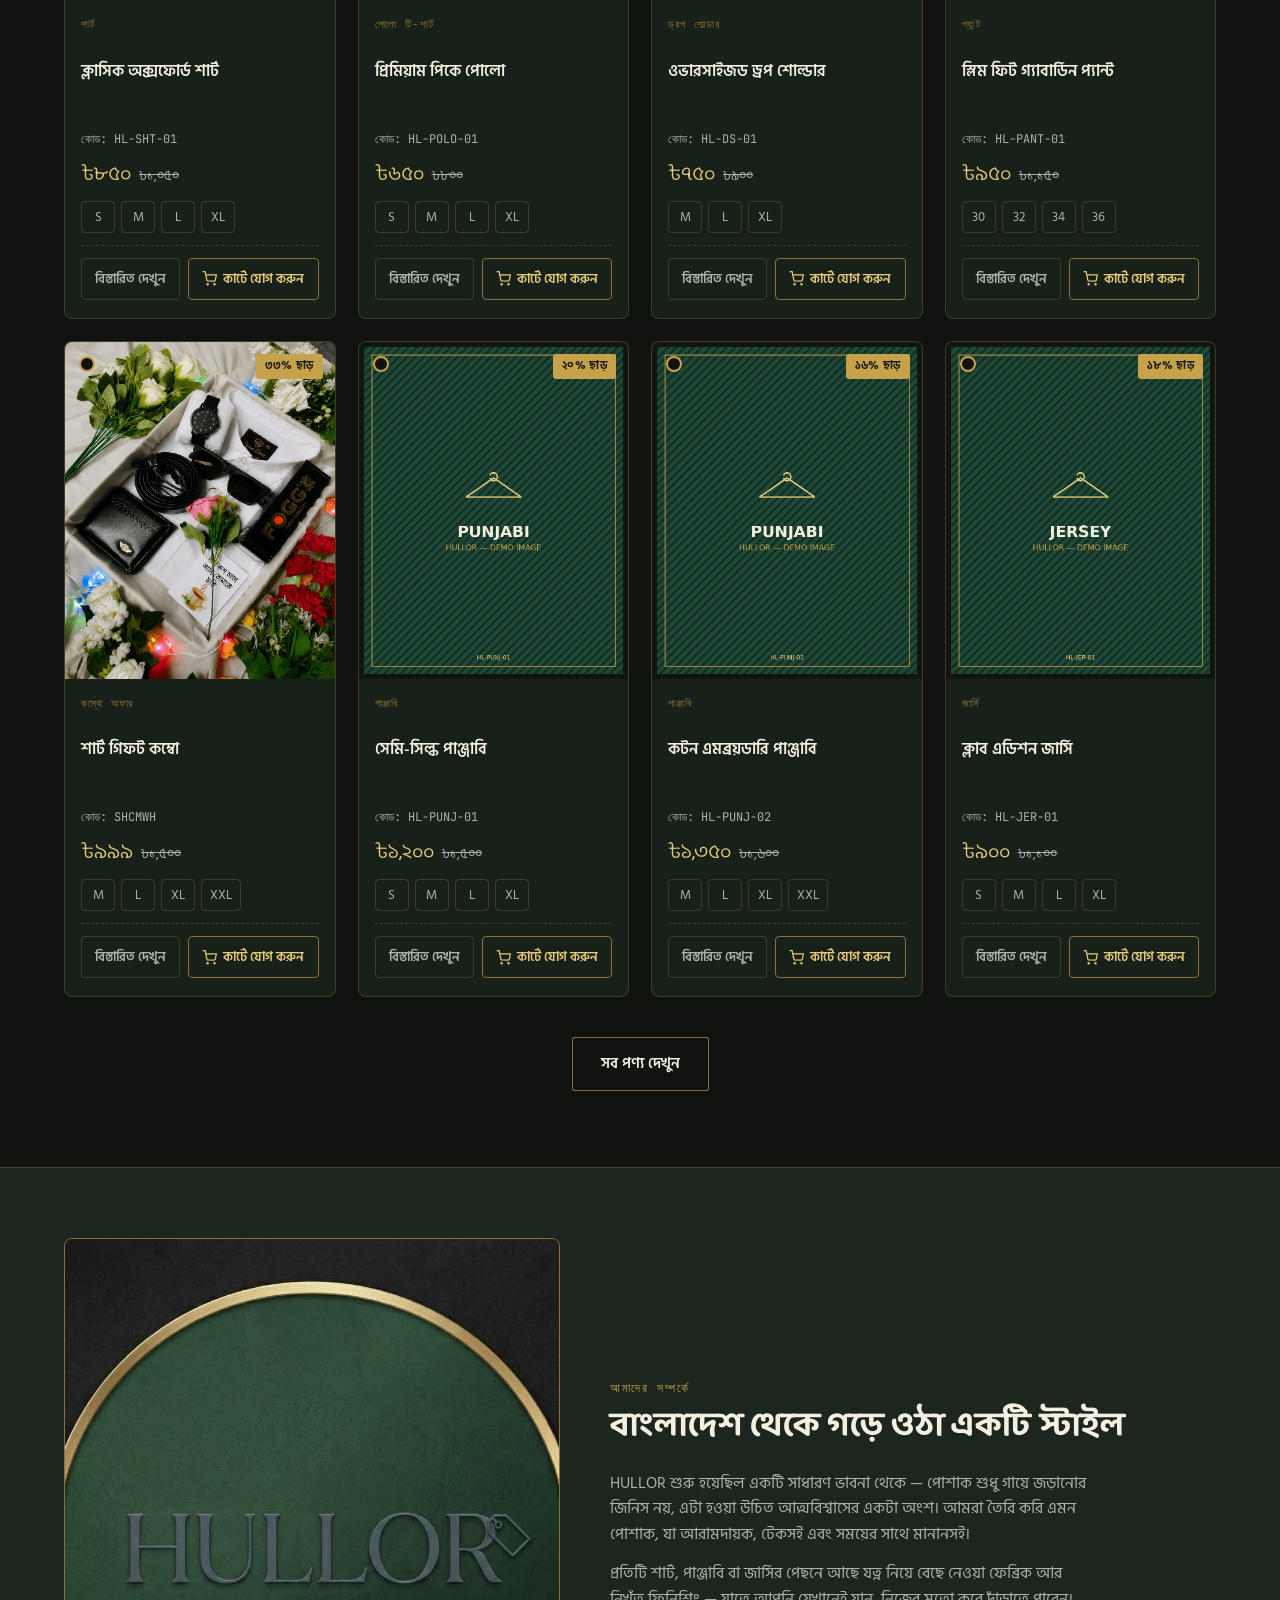
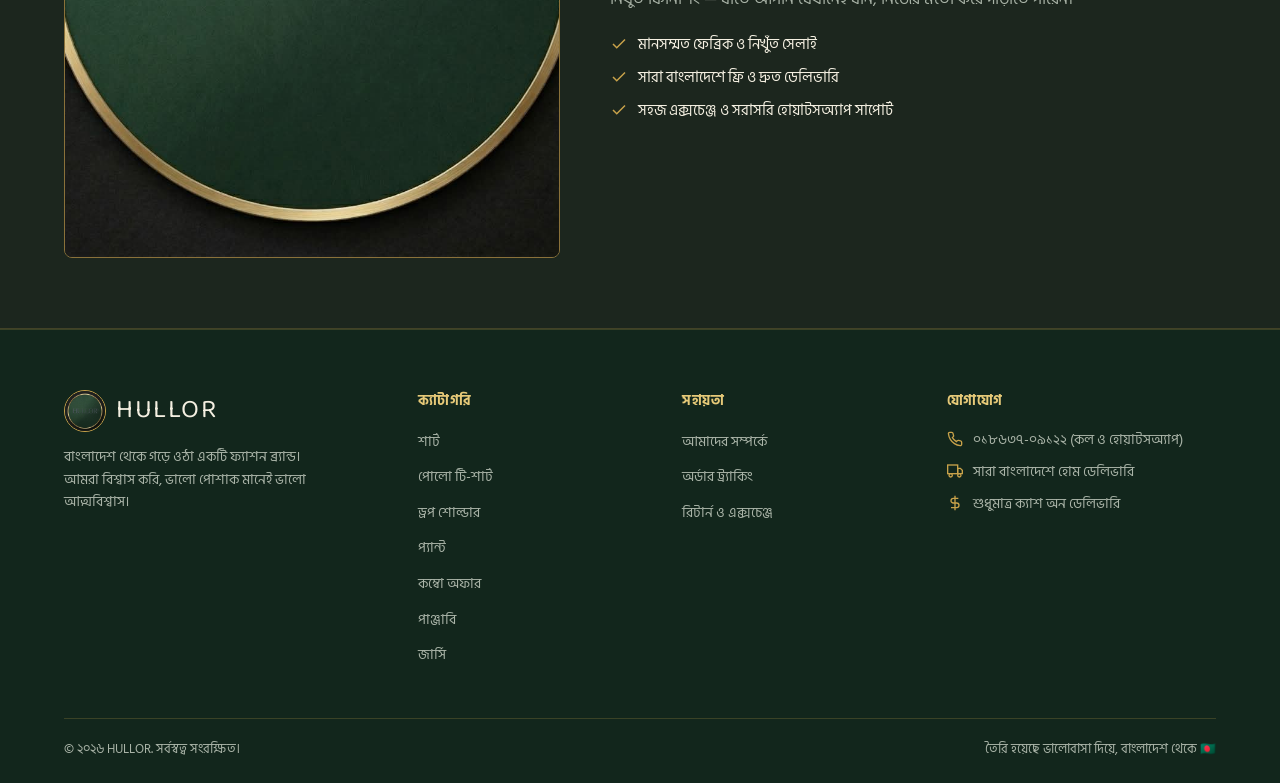
==== commit b85054b7: "Update" ====
--- a/index.html
+++ b/index.html
@@ -164,10 +164,13 @@
       <div>
         <h4>ক্যাটাগরি</h4>
         <ul>
-          <li><a href="/shop">শার্ট</a></li>
-          <li><a href="/shop">পোলো টি-শার্ট</a></li>
-          <li><a href="/shop">পাঞ্জাবি</a></li>
-          <li><a href="/shop">জার্সি</a></li>
+          <li><a href="/shop?category=shirt">শার্ট</a></li>
+          <li><a href="/shop?category=polo">পোলো টি-শার্ট</a></li>
+          <li><a href="/shop?category=dropshoulder">ড্রপ শোল্ডার</a></li>
+          <li><a href="/shop?category=pants">প্যান্ট</a></li>
+          <li><a href="/shop?category=combo">কম্বো অফার</a></li>
+          <li><a href="/shop?category=punjabi">পাঞ্জাবি</a></li>
+          <li><a href="/shop?category=jersey">জার্সি</a></li>
         </ul>
       </div>
       <div>
@@ -321,4 +324,4 @@
 <script src="/js/products.js"></script>
 <script src="/js/main.js"></script>
 </body>
-</html>
+</html>
--- a/css/style.css
+++ b/css/style.css
@@ -235,12 +235,14 @@
   font-size: 15px;
   font-weight: 600;
   border: 1px solid transparent;
+  background: transparent;
+  font-family: inherit;
   transition: transform 0.15s ease, background 0.2s, border-color 0.2s, color 0.2s;
 }
 .btn:active { transform: translateY(1px); }
 .btn-gold { background: var(--gold); color: #191b16; }
 .btn-gold:hover { background: var(--gold-light); }
-.btn-outline { border-color: var(--gold-dim); color: var(--cream); }
+.btn-outline { background: transparent; border-color: var(--gold-dim); color: var(--cream); }
 .btn-outline:hover { border-color: var(--gold); color: var(--gold-light); }
 .btn-full { width: 100%; }
 .btn-block { display: flex; width: 100%; }
@@ -774,7 +776,19 @@
 /* =========================================================
    TOAST
    ========================================================= */
-.toast-wrap { position: fixed; bottom: 24px; left: 50%; transform: translateX(-50%); z-index: 110; display: flex; flex-direction: column; gap: 10px; align-items: center; }
+.toast-wrap {
+  position: fixed;
+  top: calc(var(--nav-h) + 46px);
+  left: 50%;
+  transform: translateX(-50%);
+  z-index: 120;
+  display: flex;
+  flex-direction: column-reverse;
+  gap: 10px;
+  align-items: center;
+  width: min(92vw, 420px);
+}
+.toast { width: 100%; }
 .toast {
   background: var(--panel);
   border: 1px solid var(--gold);
@@ -835,4 +849,4 @@
   .form-grid { grid-template-columns: 1fr; }
   .footer-grid { grid-template-columns: 1fr; gap: 30px; }
   .hero { padding: 60px 0 50px; }
-}
+}
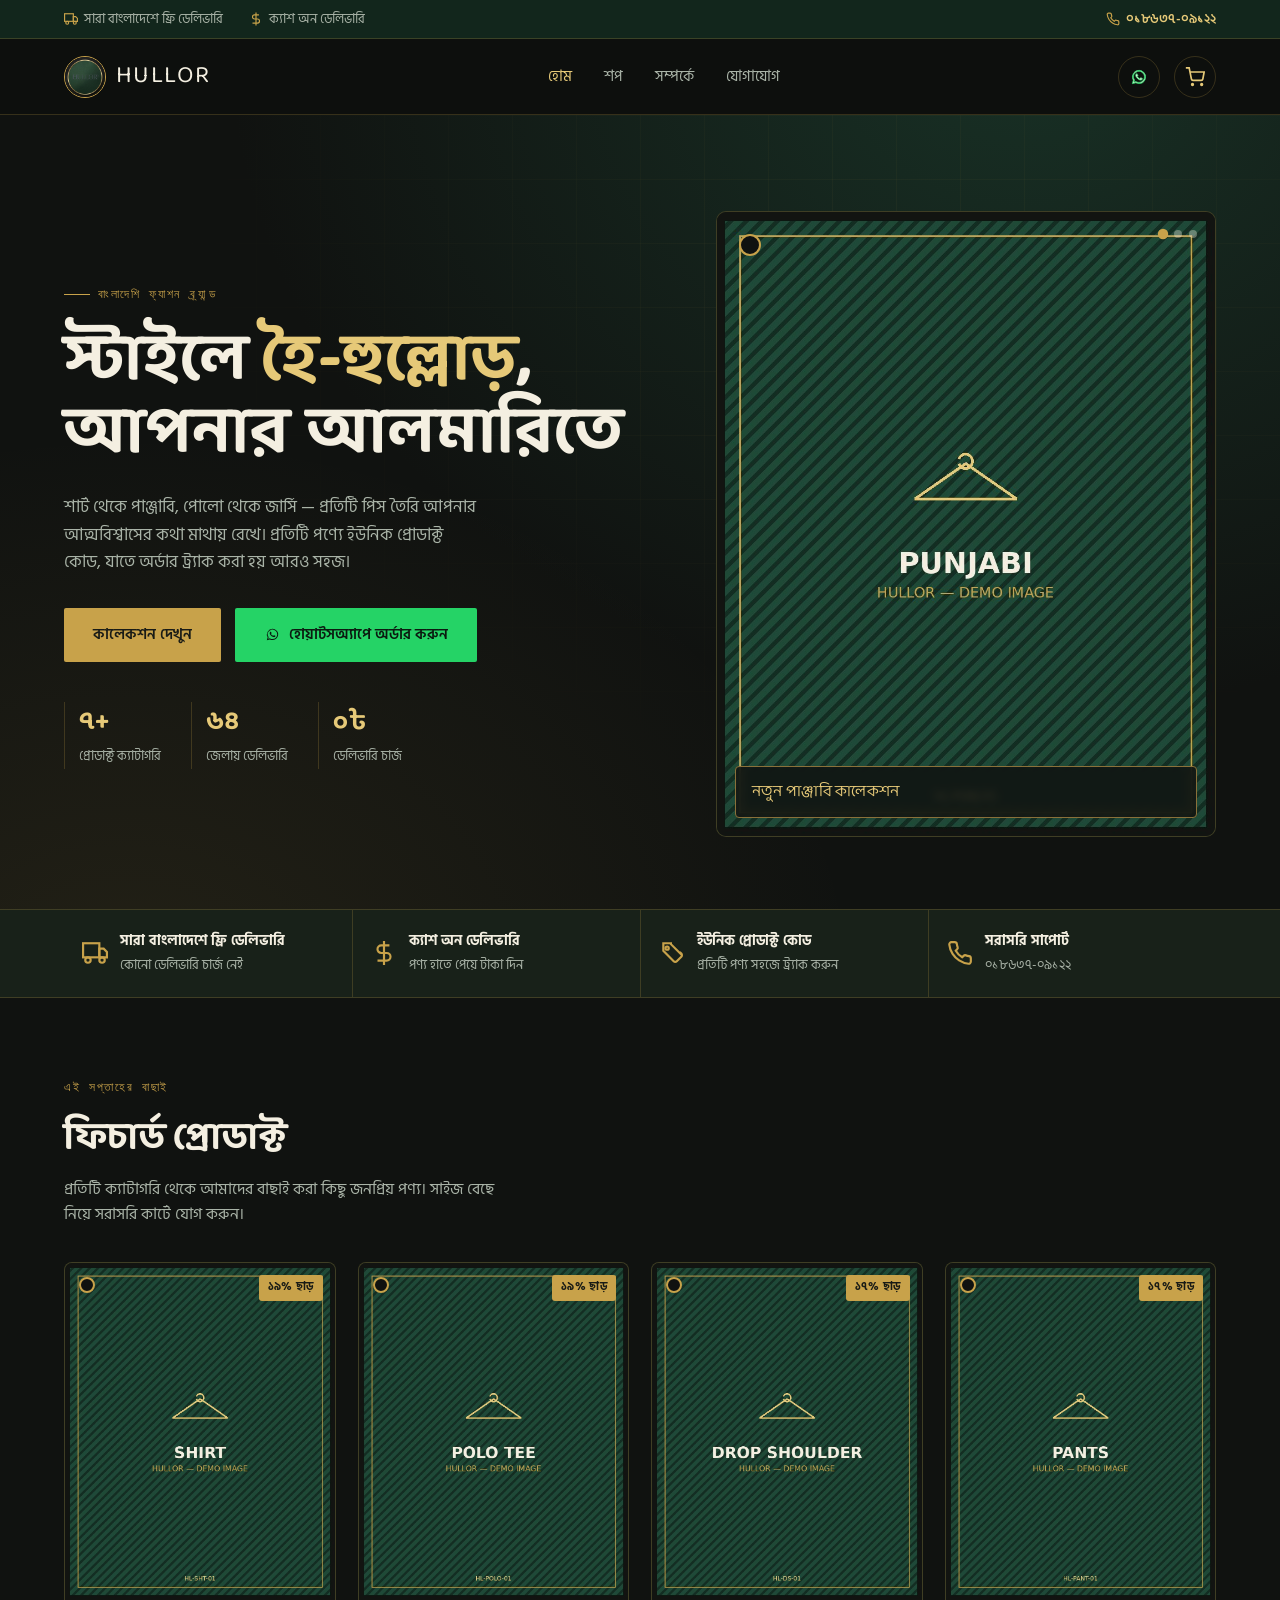
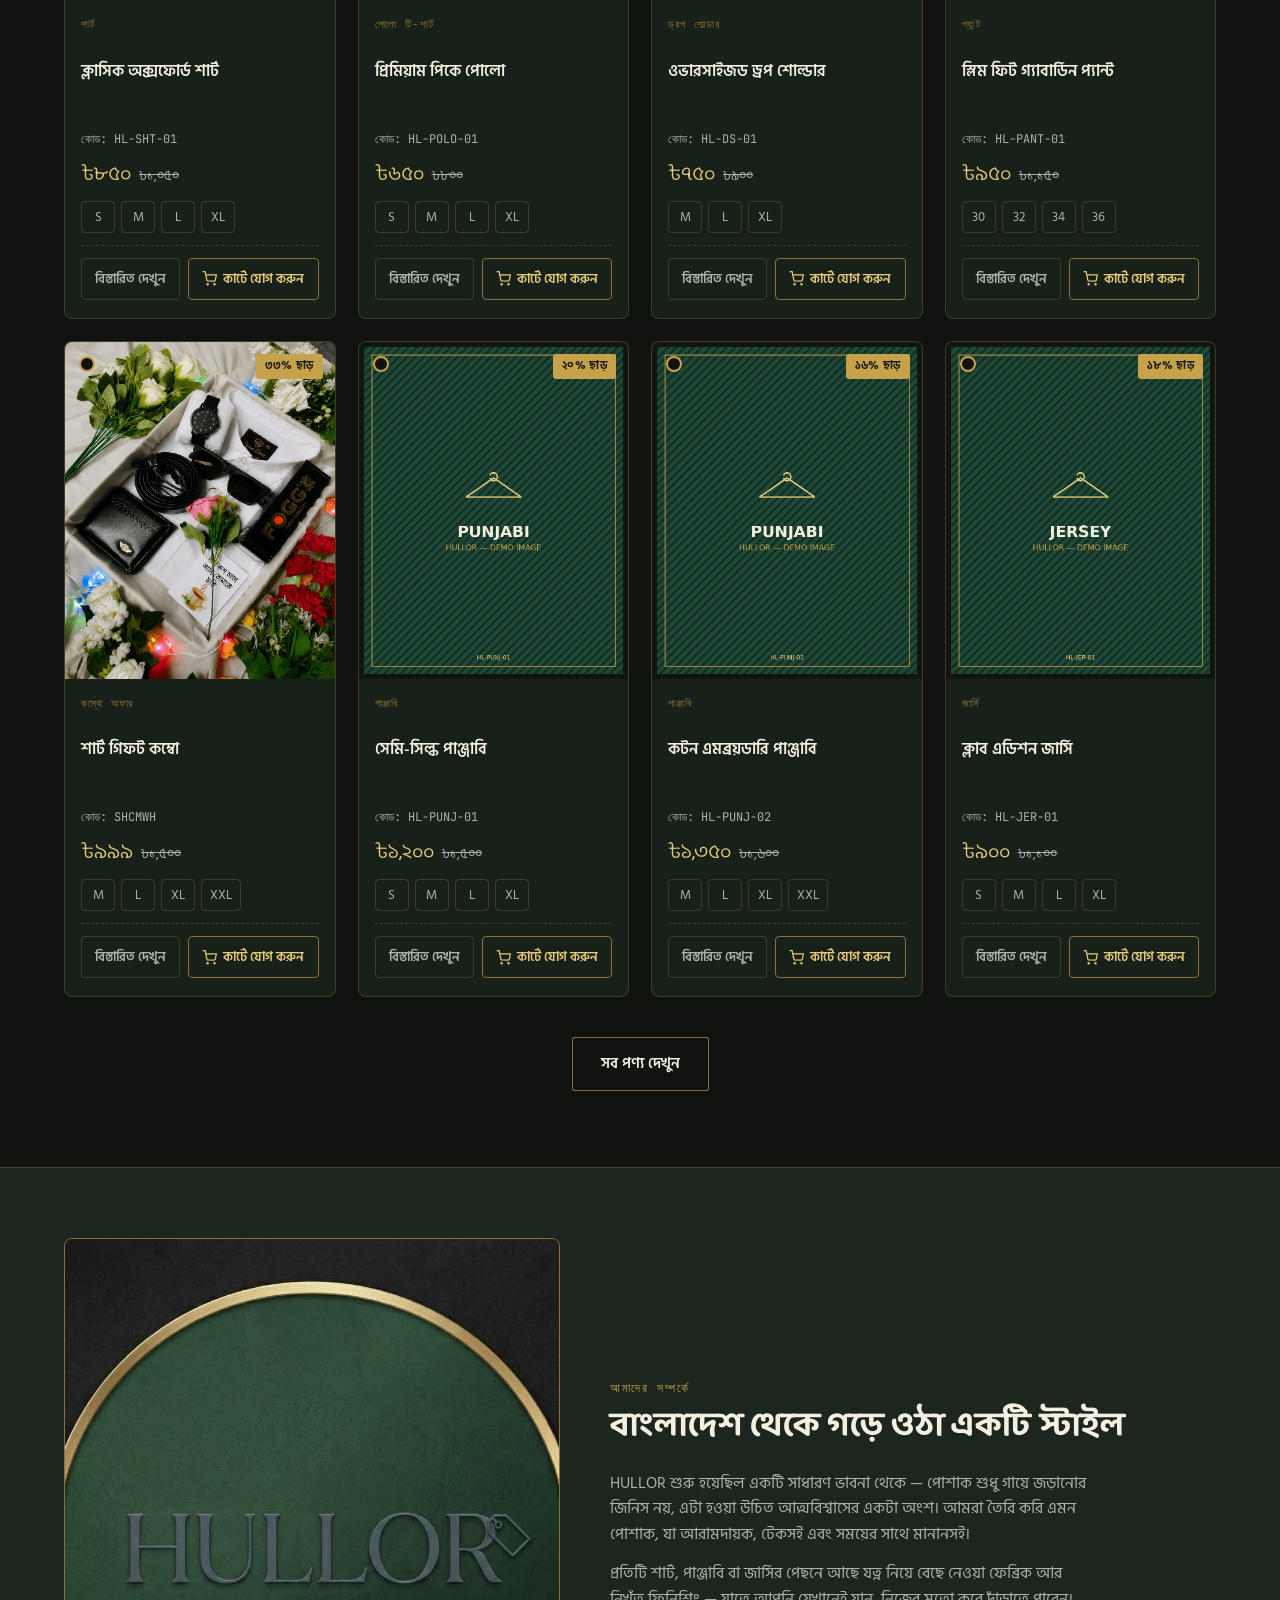
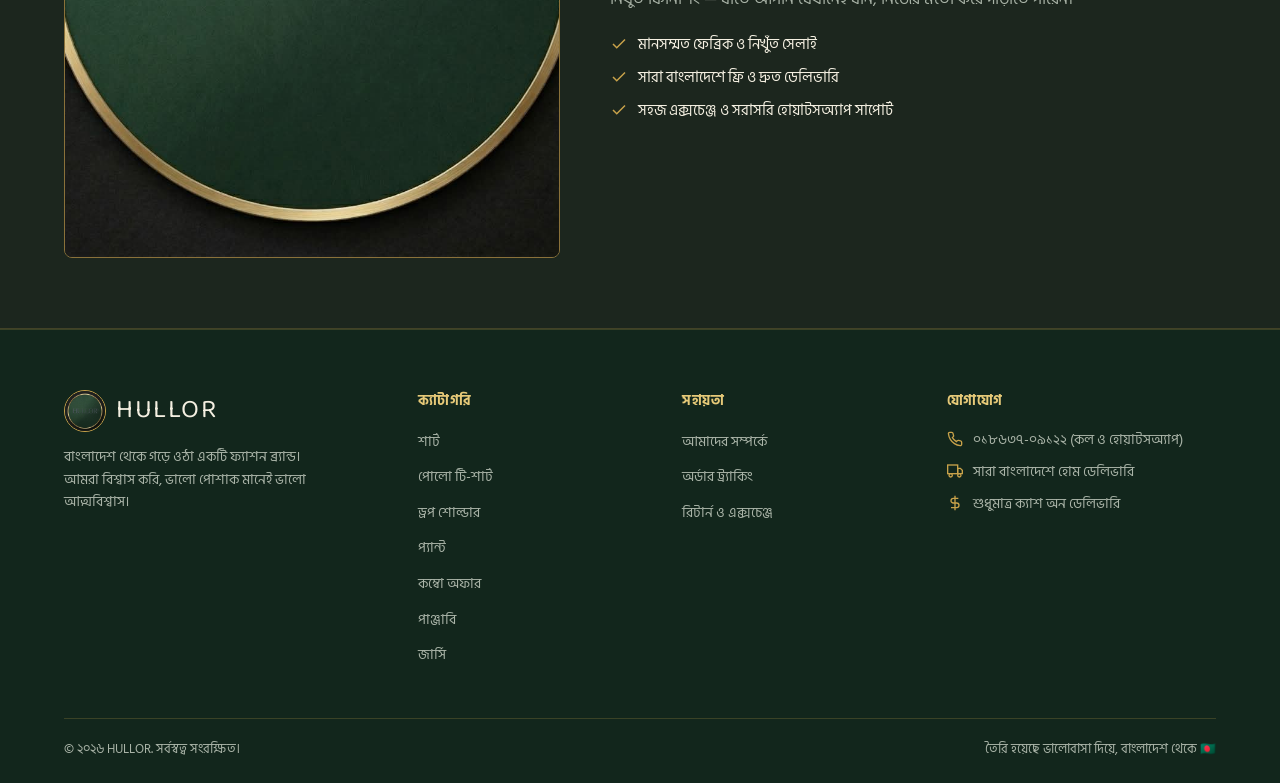
==== commit 831ce009: "Update" ====
--- a/index.html
+++ b/index.html
@@ -177,14 +177,14 @@
         <h4>সহায়তা</h4>
         <ul>
           <li><a href="#about-us">আমাদের সম্পর্কে</a></li>
-          <li><a href="#" data-wa-order target="_blank" rel="noopener">অর্ডার ট্র্যাকিং</a></li>
-          <li><a href="#" data-wa-order target="_blank" rel="noopener">রিটার্ন ও এক্সচেঞ্জ</a></li>
+          <li><a href="#" data-wa-order="track" target="_blank" rel="noopener">অর্ডার ট্র্যাকিং</a></li>
+          <li><a href="#" data-wa-order="return" target="_blank" rel="noopener">রিটার্ন ও এক্সচেঞ্জ</a></li>
         </ul>
       </div>
       <div>
         <h4>যোগাযোগ</h4>
         <ul class="footer-contact">
-          <li><svg viewBox="0 0 24 24" fill="none" stroke="currentColor" stroke-width="2"><path d="M22 16.92v3a2 2 0 0 1-2.18 2 19.79 19.79 0 0 1-8.63-3.07 19.5 19.5 0 0 1-6-6 19.79 19.79 0 0 1-3.07-8.67A2 2 0 0 1 4.11 2h3a2 2 0 0 1 2 1.72c.127.96.361 1.903.7 2.81a2 2 0 0 1-.45 2.11L8.09 9.91a16 16 0 0 0 6 6l1.27-1.27a2 2 0 0 1 2.11-.45c.907.339 1.85.573 2.81.7A2 2 0 0 1 22 16.92z"/></svg> <a href="#" data-wa-order target="_blank" rel="noopener">০১৮৬৩৭-০৯১২২ (কল ও হোয়াটসঅ্যাপ)</a></li>
+          <li><svg viewBox="0 0 24 24" fill="none" stroke="currentColor" stroke-width="2"><path d="M22 16.92v3a2 2 0 0 1-2.18 2 19.79 19.79 0 0 1-8.63-3.07 19.5 19.5 0 0 1-6-6 19.79 19.79 0 0 1-3.07-8.67A2 2 0 0 1 4.11 2h3a2 2 0 0 1 2 1.72c.127.96.361 1.903.7 2.81a2 2 0 0 1-.45 2.11L8.09 9.91a16 16 0 0 0 6 6l1.27-1.27a2 2 0 0 1 2.11-.45c.907.339 1.85.573 2.81.7A2 2 0 0 1 22 16.92z"/></svg> <a href="#" data-wa-order="support" target="_blank" rel="noopener">০১৮৬৩৭-০৯১২২ (কল ও হোয়াটসঅ্যাপ)</a></li>
           <li><svg viewBox="0 0 24 24" fill="none" stroke="currentColor" stroke-width="2"><rect x="1" y="3" width="15" height="13"/><path d="M16 8h4l3 3v5h-7V8z"/><circle cx="5.5" cy="18.5" r="2.5"/><circle cx="18.5" cy="18.5" r="2.5"/></svg> সারা বাংলাদেশে হোম ডেলিভারি</li>
           <li><svg viewBox="0 0 24 24" fill="none" stroke="currentColor" stroke-width="2"><path d="M12 1v22M17 5H9.5a3.5 3.5 0 0 0 0 7h5a3.5 3.5 0 0 1 0 7H6"/></svg> শুধুমাত্র ক্যাশ অন ডেলিভারি</li>
         </ul>
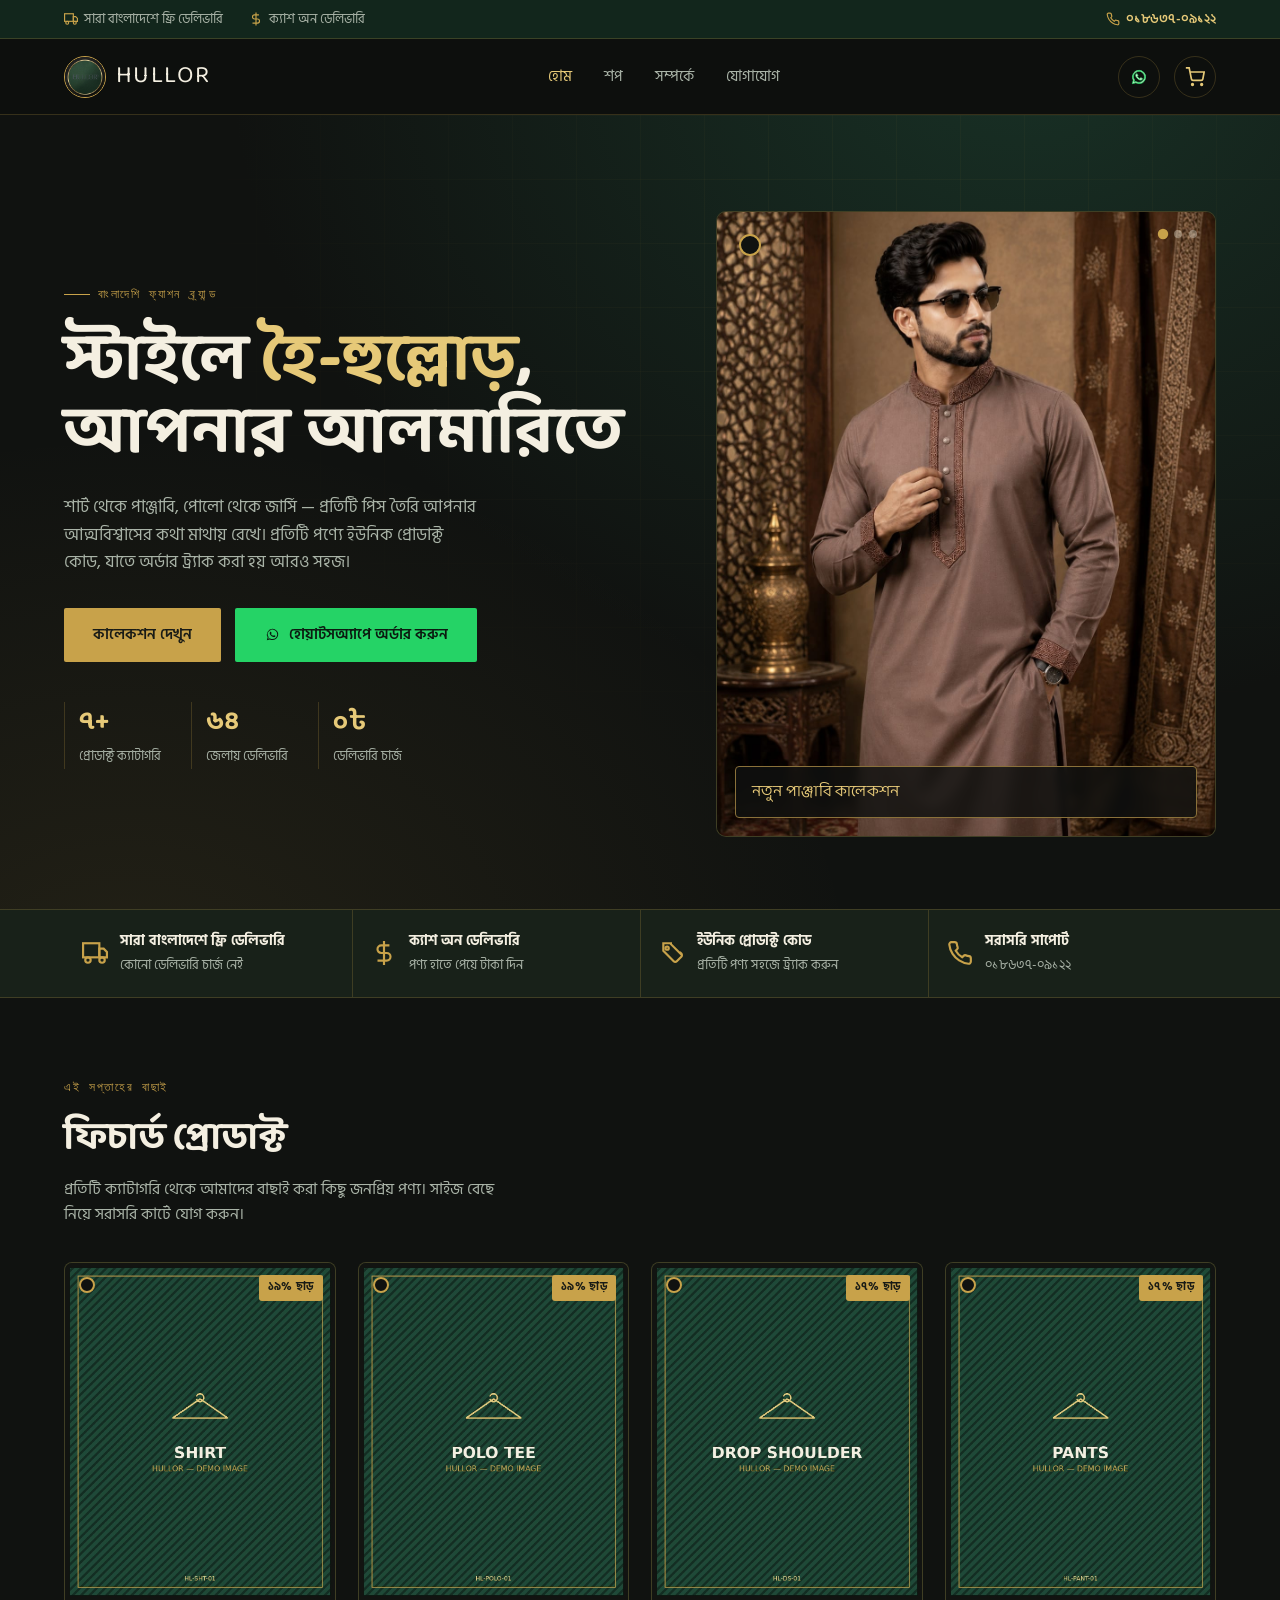
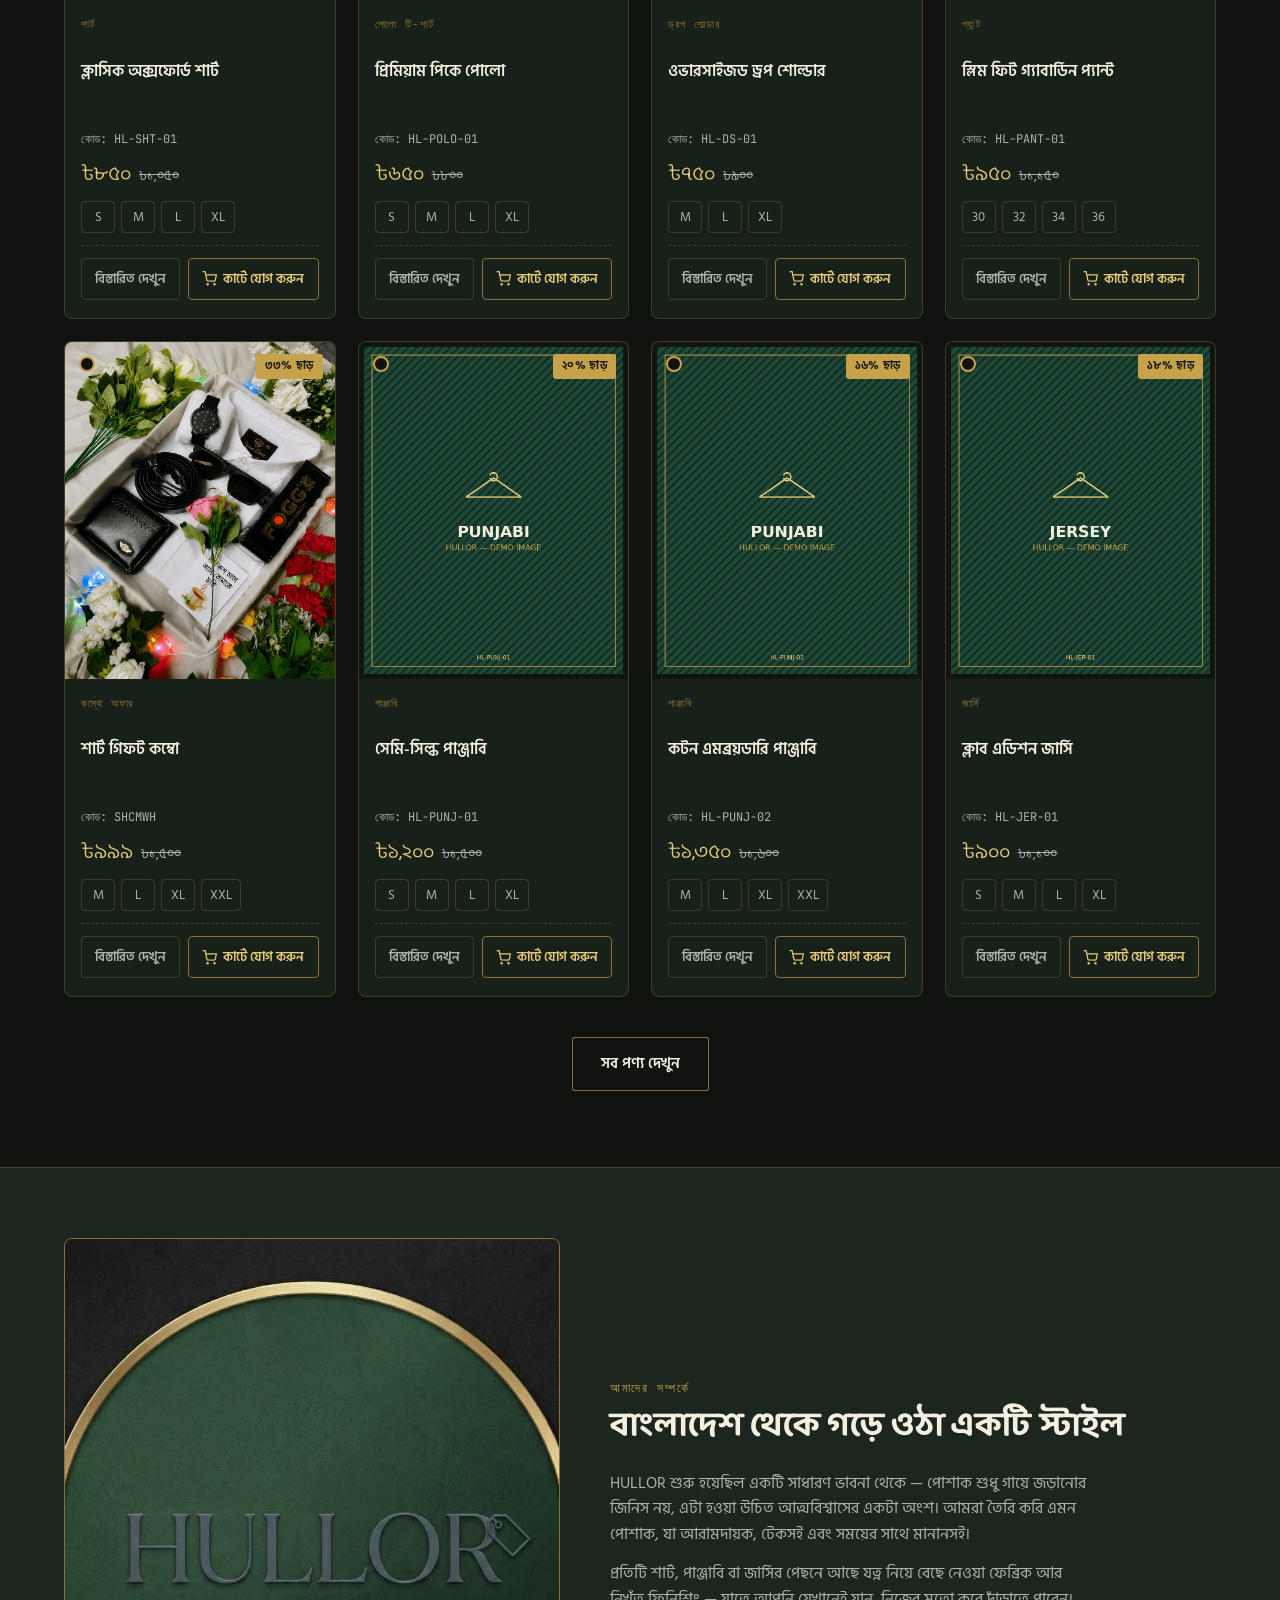
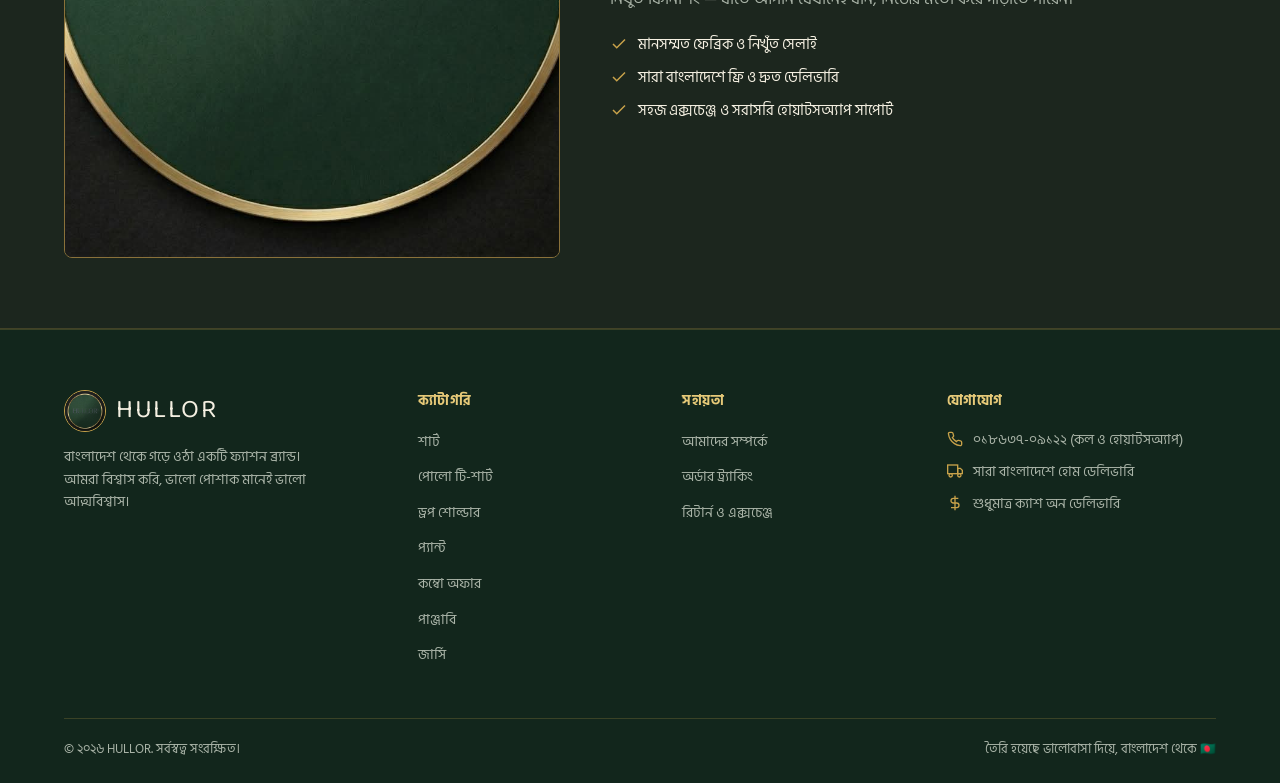
==== commit 16287967: "Update" ====
--- a/index.html
+++ b/index.html
@@ -83,7 +83,7 @@
         <div class="hero-slider" id="heroSlider">
           <div class="hero-slide-track" id="heroSlideTrack"></div>
           <div class="hero-slide-dots" id="heroSlideDots"></div>
-          <div class="hero-code-strip" id="heroSlideTitle"></div>
+          <a class="hero-code-strip" id="heroSlideTitle" href="/shop"></a>
         </div>
       </div>
     </div>
--- a/css/style.css
+++ b/css/style.css
@@ -278,9 +278,13 @@
   width: 100%;
   height: 100%;
   transition: transform 0.6s cubic-bezier(0.65, 0, 0.35, 1);
-}
-.hero-slide { min-width: 100%; height: 100%; }
-.hero-slide img { width: 100%; height: 100%; object-fit: cover; }
+  touch-action: pan-y;
+  cursor: grab;
+  user-select: none;
+}
+.hero-slide-track:active { cursor: grabbing; }
+.hero-slide { display: block; min-width: 100%; height: 100%; }
+.hero-slide img { width: 100%; height: 100%; object-fit: cover; pointer-events: none; }
 
 .hero-slide-dots {
   position: absolute;
@@ -302,6 +306,7 @@
 .hero-code-strip {
   position: absolute;
   bottom: 18px; left: 18px; right: 18px;
+  display: block;
   background: rgba(16, 18, 16, 0.82);
   border: 1px solid var(--gold-dim);
   border-radius: 4px;
@@ -312,7 +317,9 @@
   color: var(--gold-light);
   backdrop-filter: blur(4px);
   z-index: 3;
-}
+  transition: border-color 0.2s, color 0.2s;
+}
+.hero-code-strip:hover { border-color: var(--gold); color: var(--gold-light); }
 
 /* =========================================================
    TRUST STRIP
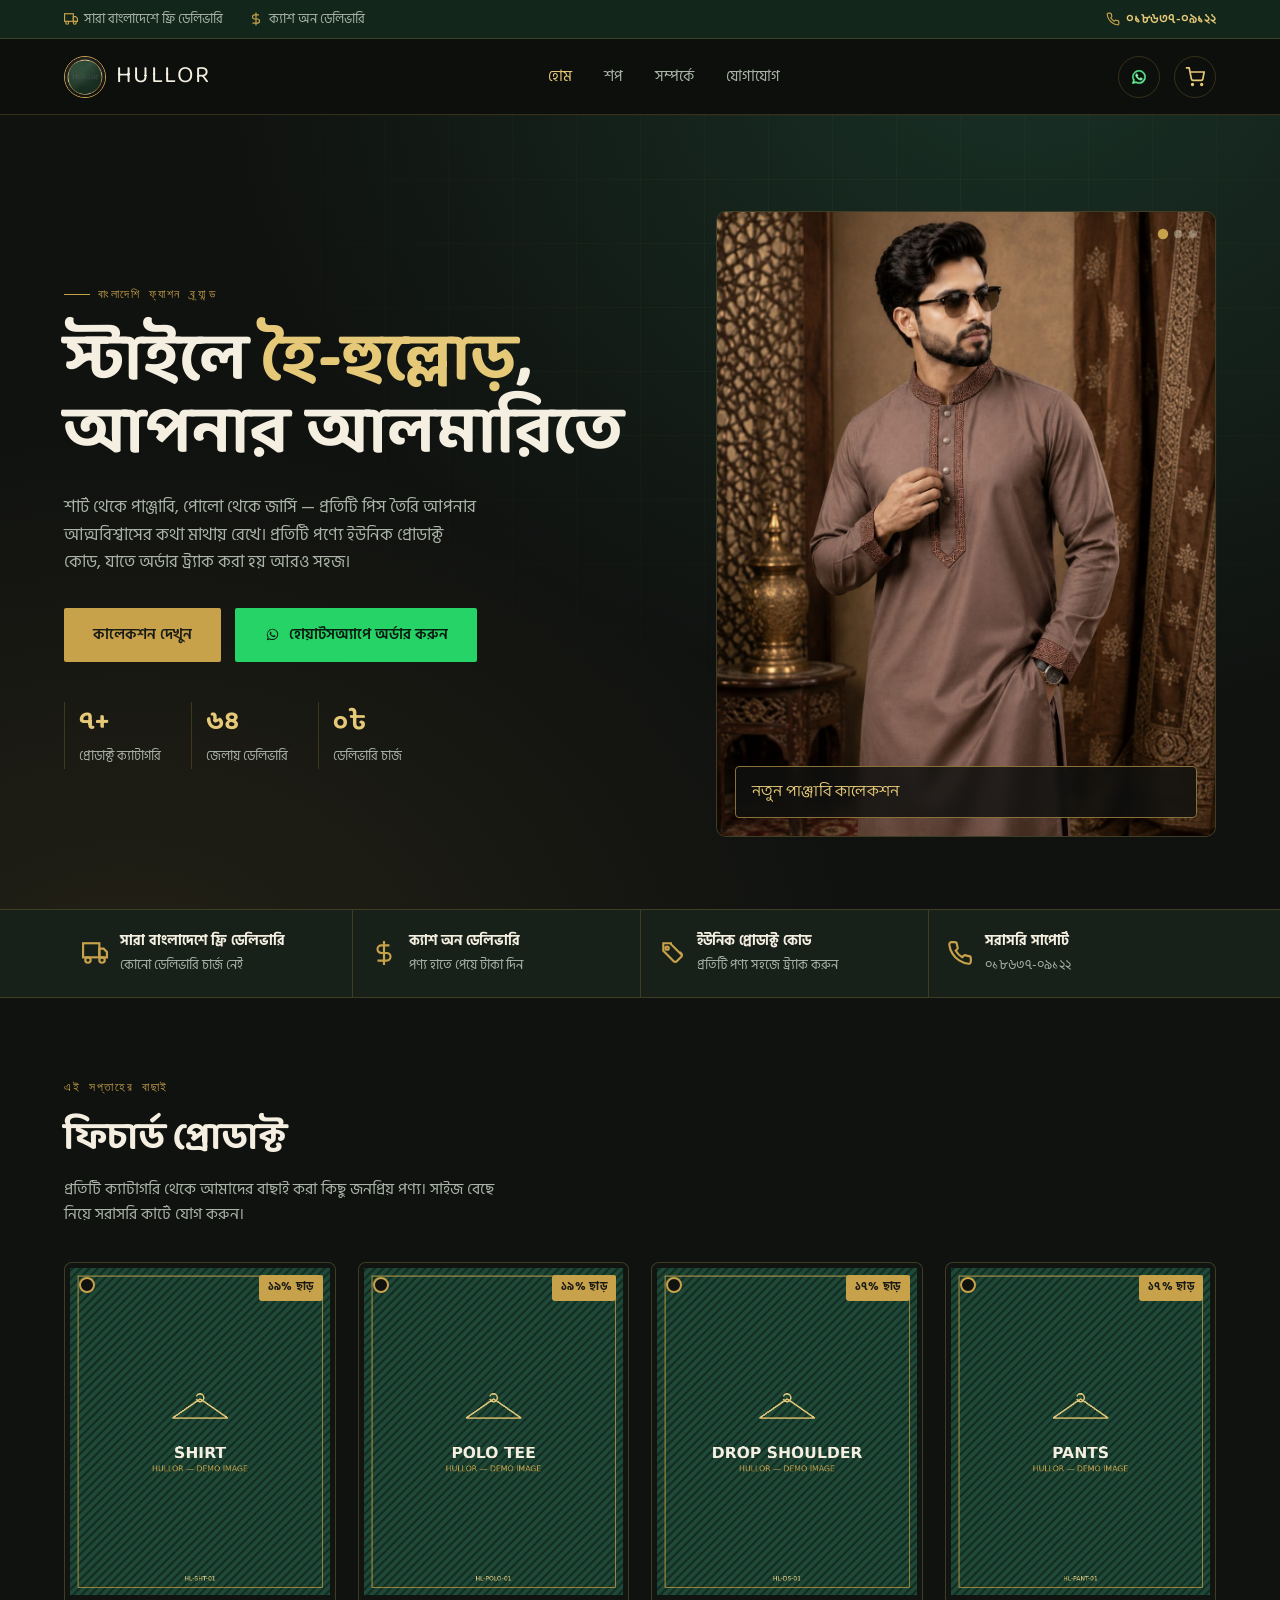
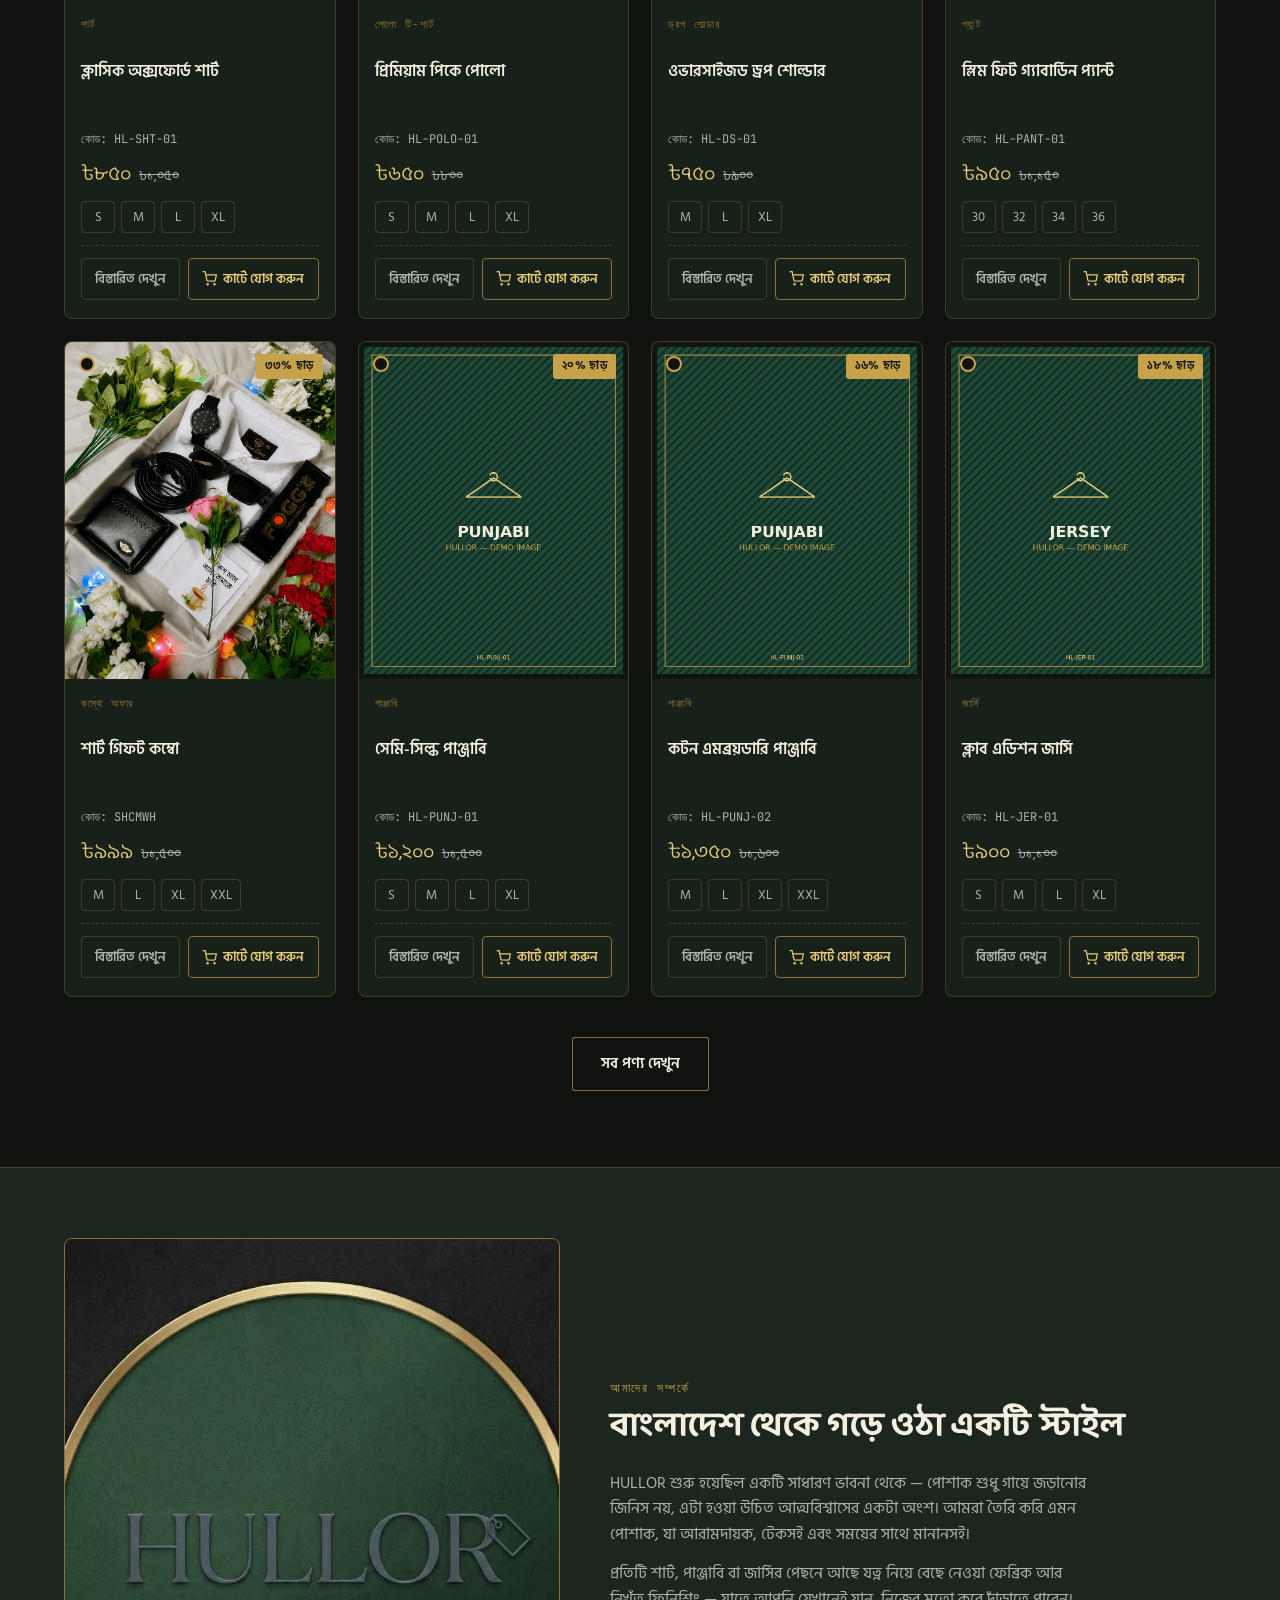
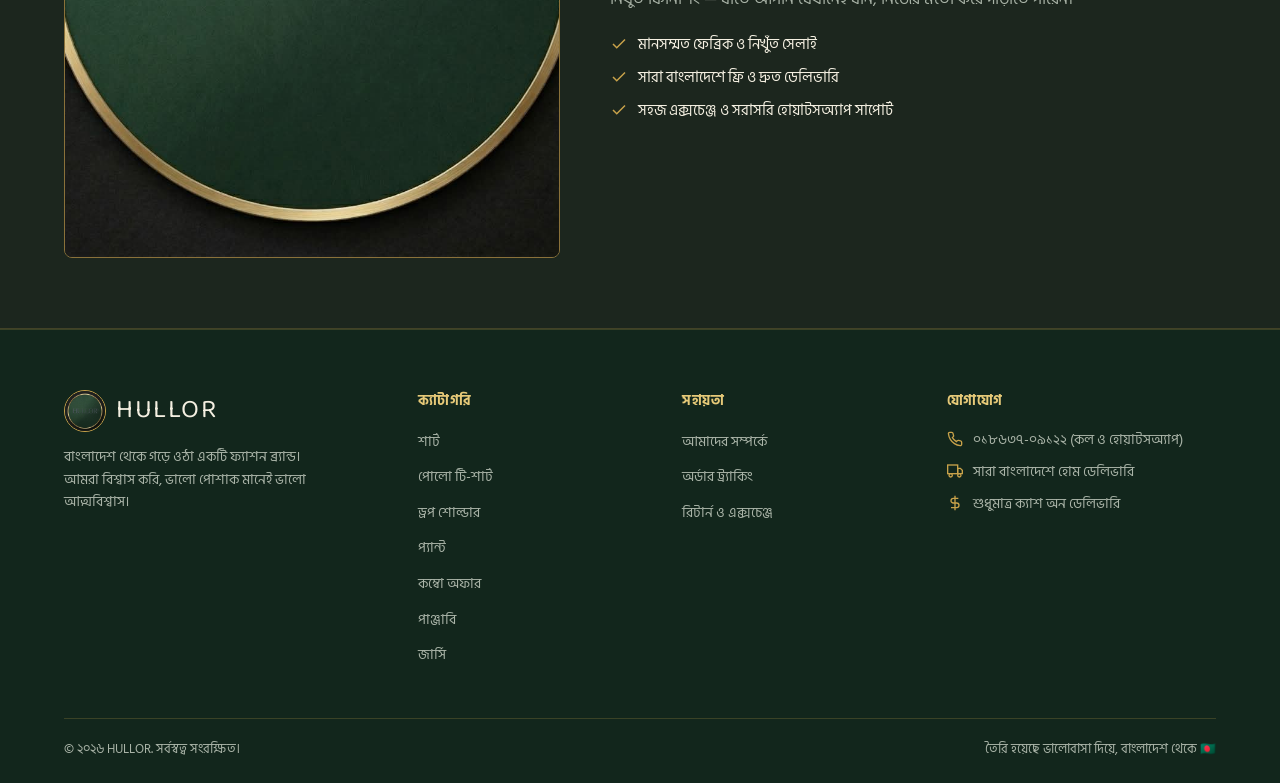
==== commit b2deb7c0: "Update" ====
--- a/index.html
+++ b/index.html
@@ -79,7 +79,6 @@
       </div>
 
       <div class="hero-tag-visual">
-        <span class="corner-hole"></span>
         <div class="hero-slider" id="heroSlider">
           <div class="hero-slide-track" id="heroSlideTrack"></div>
           <div class="hero-slide-dots" id="heroSlideDots"></div>
--- a/css/style.css
+++ b/css/style.css
@@ -260,15 +260,6 @@
   border: 1px solid var(--line);
   border-radius: 10px;
   overflow: hidden;
-}
-.hero-tag-visual .corner-hole {
-  position: absolute;
-  top: 22px; left: 22px;
-  width: 22px; height: 22px;
-  border-radius: 50%;
-  border: 2px solid var(--gold);
-  background: var(--bg);
-  z-index: 3;
 }
 
 /* Hero image slider (3 slides) */
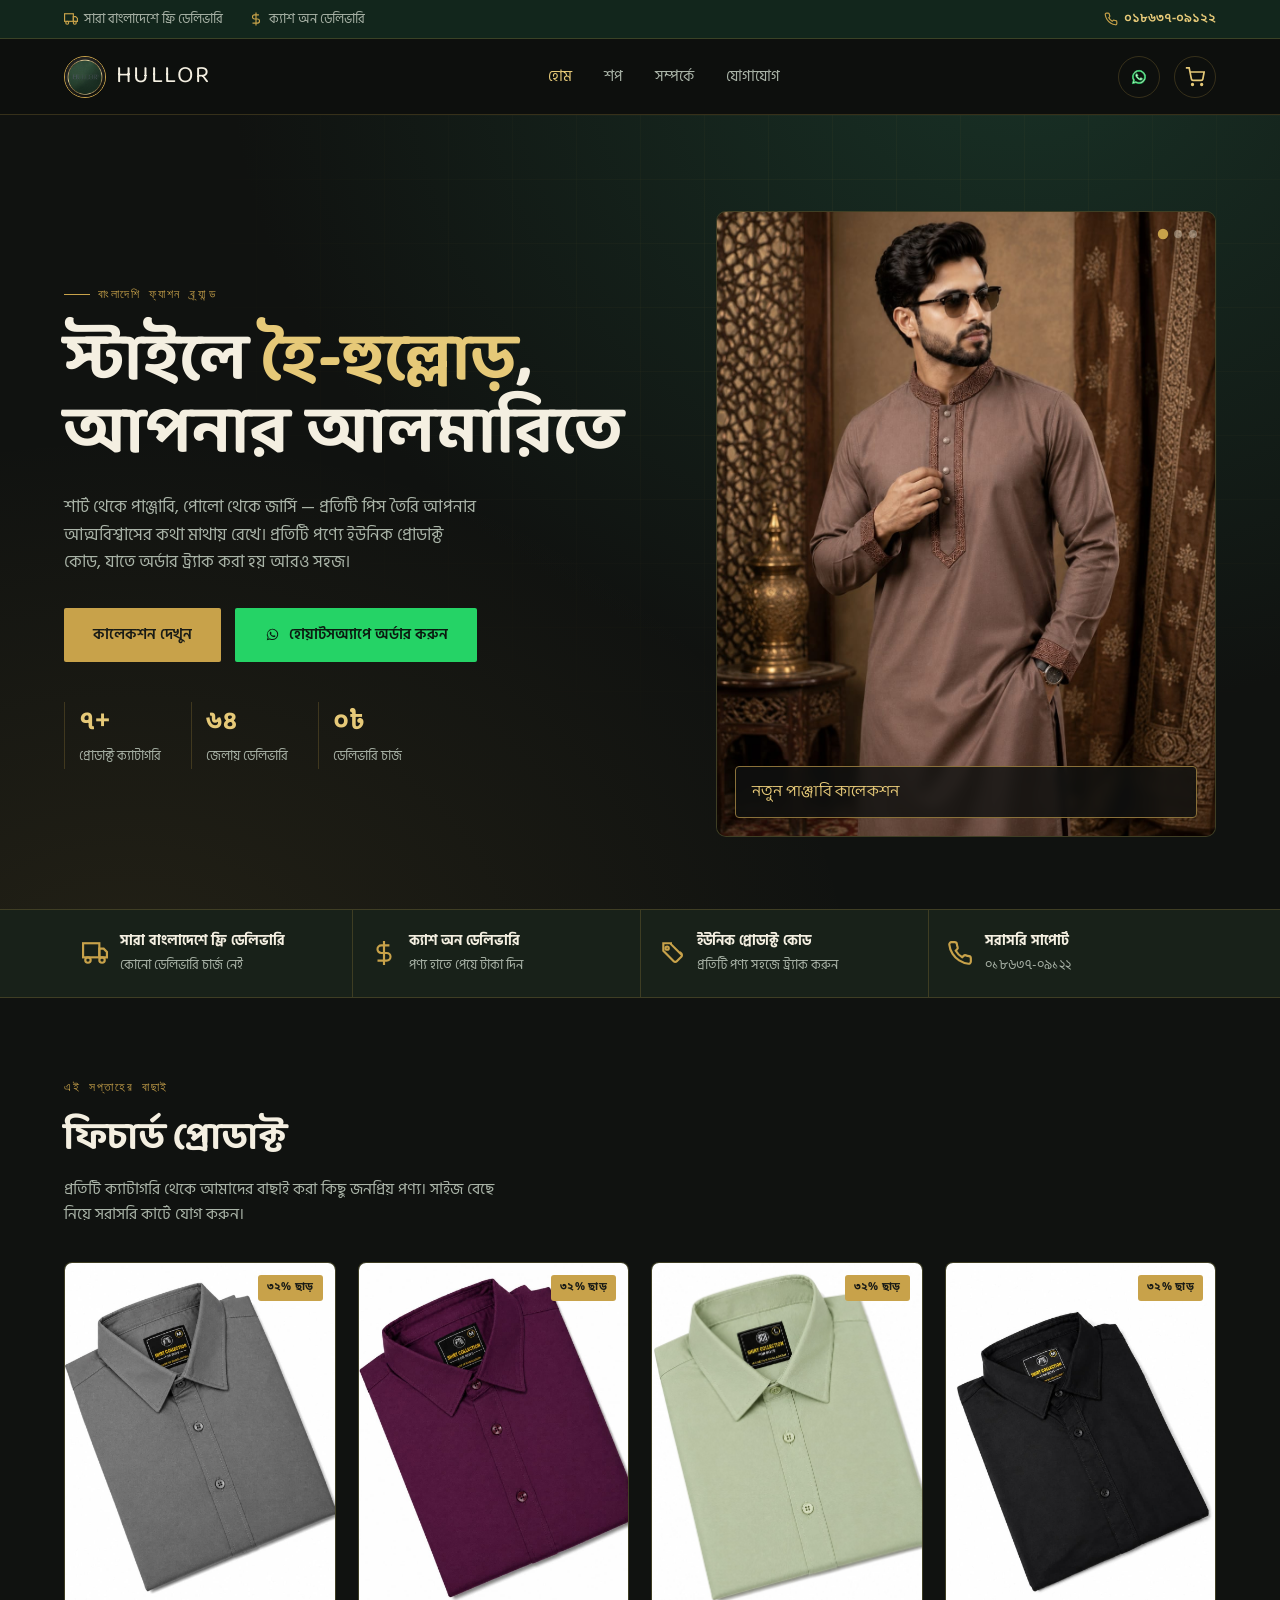
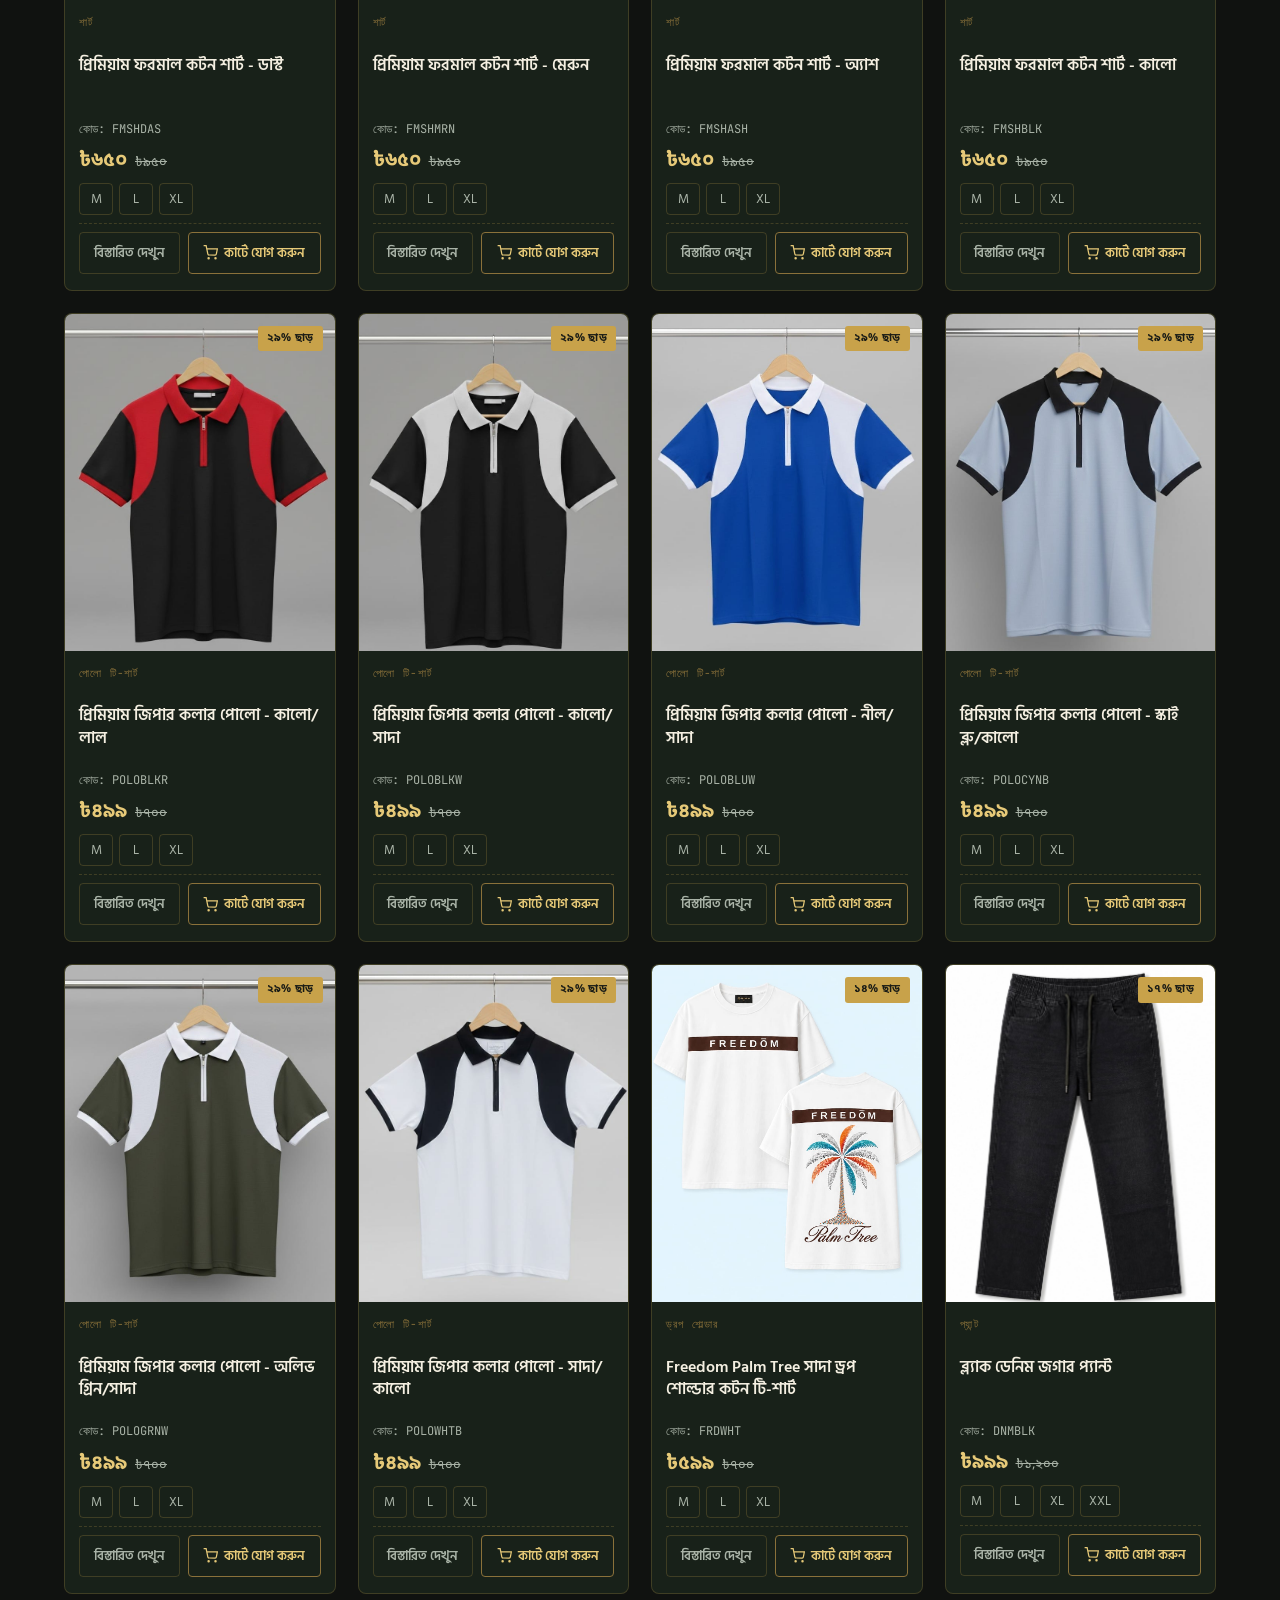
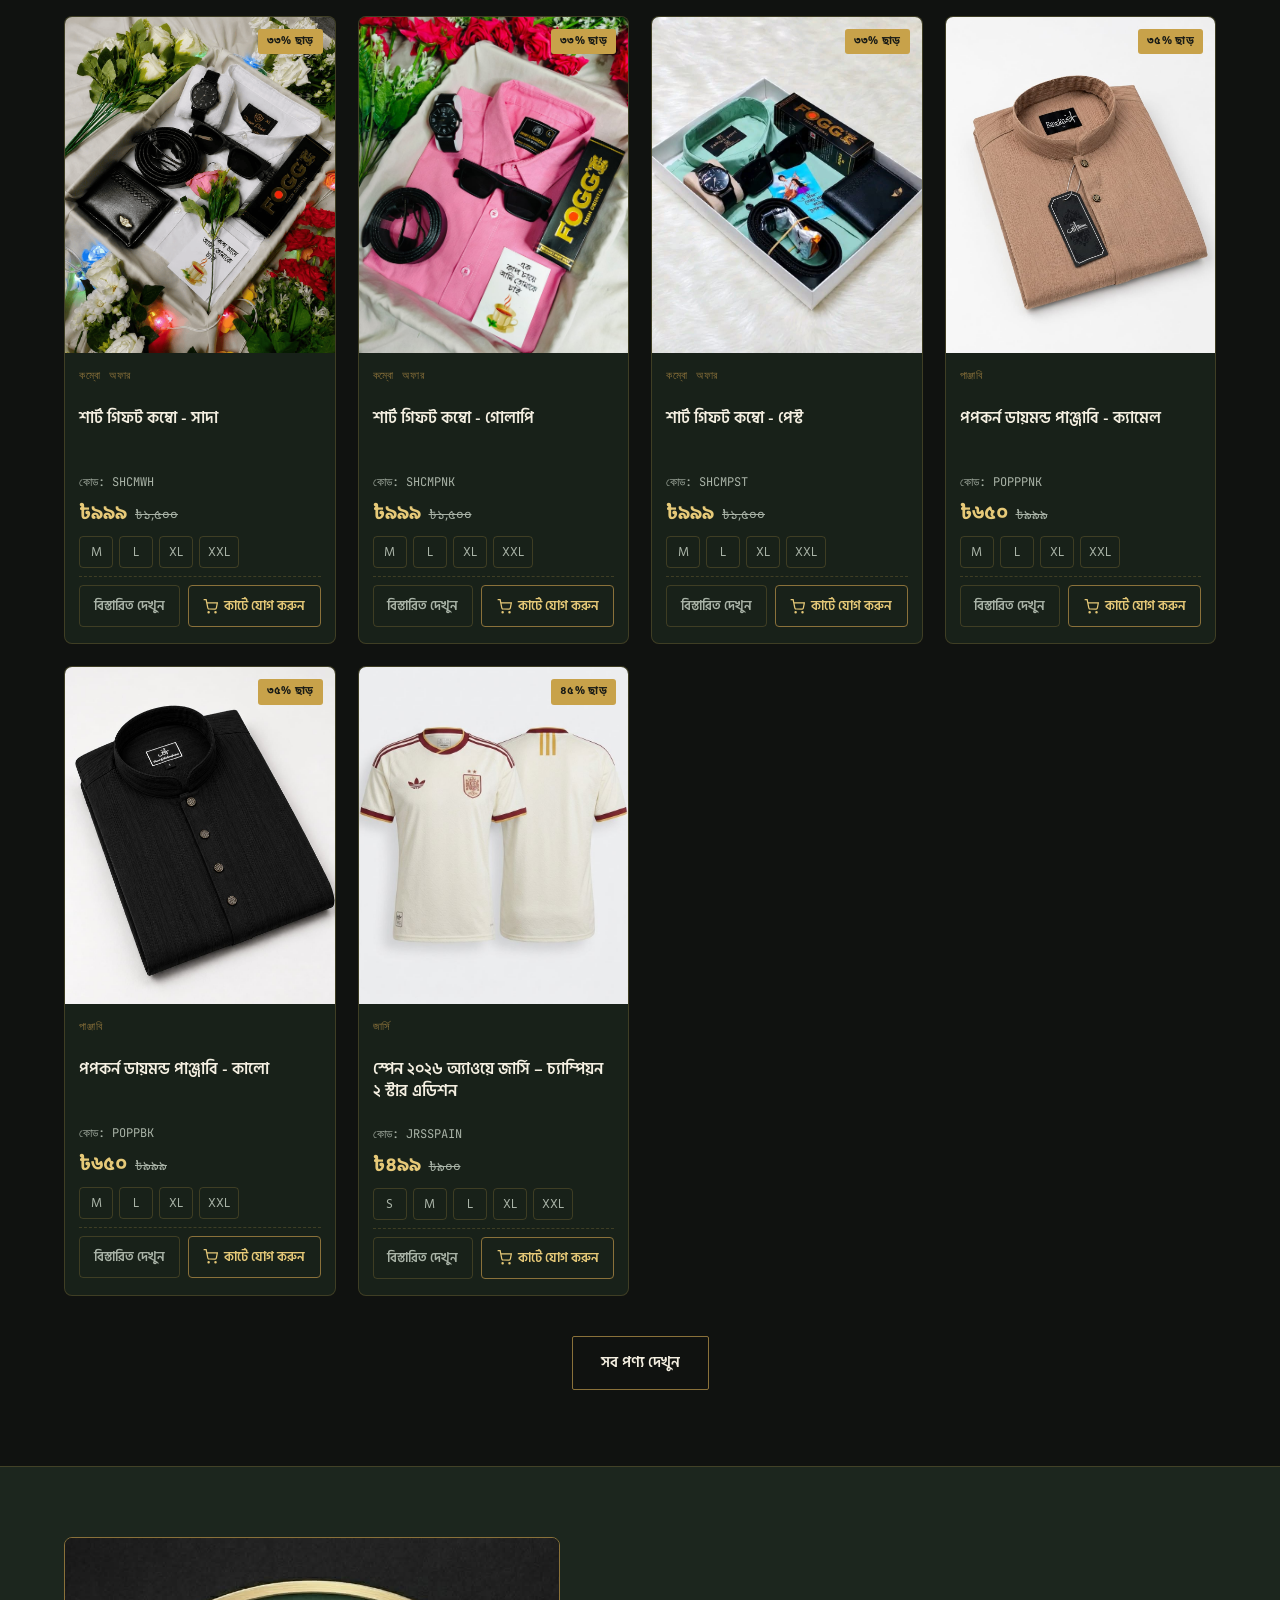
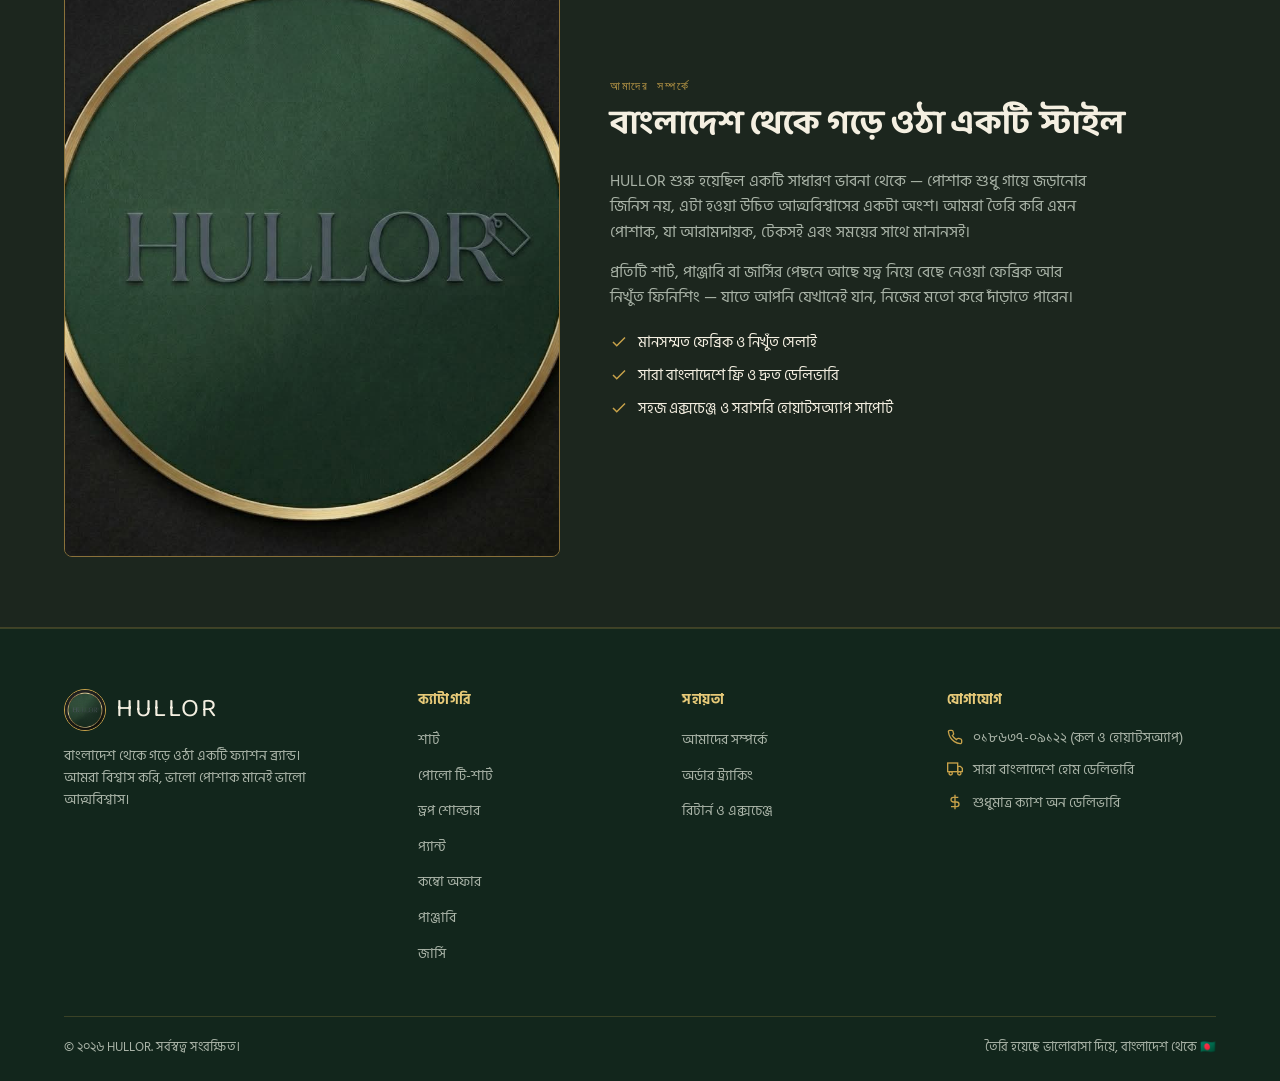
==== commit d68f7509: "Update" ====
--- a/index.html
+++ b/index.html
@@ -9,7 +9,7 @@
 <link rel="icon" type="image/png" href="/images/favicon.png">
 <link rel="preconnect" href="https://fonts.googleapis.com">
 <link rel="preconnect" href="https://fonts.gstatic.com" crossorigin>
-<link href="https://fonts.googleapis.com/css2?family=Baloo+Da+2:wght@500;600;700;800&family=Hind+Siliguri:wght@400;500;600;700&family=JetBrains+Mono:wght@400;600&display=swap" rel="stylesheet">
+<link href="https://fonts.googleapis.com/css2?family=Baloo+Da+2:wght@500;600;700;800&family=Hind+Siliguri:wght@400;500;600;700&family=Noto+Sans+Bengali:wght@400;500;600;700&family=JetBrains+Mono:wght@400;600&display=swap" rel="stylesheet">
 <link rel="stylesheet" href="/css/style.css">
 </head>
 <body>
@@ -133,7 +133,6 @@
   <section class="about-us" id="about-us">
     <div class="container">
       <div class="about-visual">
-        <span class="punch"></span>
         <img src="/images/logo.jpg" alt="HULLOR ব্র্যান্ড">
       </div>
       <div class="about-text">
@@ -288,7 +287,6 @@
     </button>
 
     <div class="pm-media">
-      <span class="punch"></span>
       <img id="pmImage" src="" alt="">
       <span id="pmBadge" class="p-badge" style="display:none;"></span>
     </div>
--- a/css/style.css
+++ b/css/style.css
@@ -20,6 +20,8 @@
   --font-display: "Baloo Da 2", "Hind Siliguri", sans-serif;
   --font-body: "Hind Siliguri", "Noto Sans Bengali", sans-serif;
   --font-mono: "JetBrains Mono", "Courier New", monospace;
+  /* সংখ্যাবহুল জায়গার জন্য (দাম, কাউন্ট, টোটাল) — Noto Sans Bengali-তে বাংলা সংখ্যা সবচেয়ে স্পষ্ট দেখায় */
+  --font-number: "Noto Sans Bengali", "Hind Siliguri", sans-serif;
 
   --radius: 2px;
   --container: 1200px;
@@ -38,6 +40,11 @@
   line-height: 1.6;
   -webkit-font-smoothing: antialiased;
 }
+/* কার্ট ড্রয়ার / চেকআউট মোডাল / প্রোডাক্ট মোডাল খোলা থাকলে পেছনের পেজ স্ক্রল হবে না */
+body.scroll-lock {
+  overflow: hidden;
+  height: 100%;
+}
 
 img { max-width: 100%; display: block; }
 a { color: inherit; text-decoration: none; }
@@ -85,7 +92,7 @@
 }
 .topbar-item { display: flex; align-items: center; gap: 6px; white-space: nowrap; }
 .topbar-item svg { width: 14px; height: 14px; stroke: var(--gold); flex-shrink: 0; }
-.topbar a.topbar-phone { color: var(--gold-light); font-weight: 600; }
+.topbar a.topbar-phone { color: var(--gold-light); font-weight: 600; font-family: var(--font-number); }
 .topbar-scroll { display: flex; gap: 26px; overflow-x: auto; scrollbar-width: none; }
 .topbar-scroll::-webkit-scrollbar { display: none; }
 
@@ -159,6 +166,7 @@
   top: -4px; right: -4px;
   background: var(--gold);
   color: var(--bg);
+  font-family: var(--font-number);
   font-size: 11px;
   font-weight: 700;
   width: 18px; height: 18px;
@@ -250,7 +258,7 @@
 
 .hero-stats { display: flex; gap: 30px; }
 .hero-stats div { border-left: 1px solid var(--line); padding-left: 14px; }
-.hero-stats b { display: block; font-family: var(--font-display); font-size: 26px; color: var(--gold-light); }
+.hero-stats b { display: block; font-family: var(--font-number); font-size: 26px; color: var(--gold-light); }
 .hero-stats span { font-size: 13px; color: var(--muted); }
 
 .hero-tag-visual {
@@ -396,19 +404,11 @@
   transition: border-color 0.25s, transform 0.25s;
 }
 .p-card:hover { border-color: var(--gold); transform: translateY(-3px); }
-.p-card .punch {
-  position: absolute;
-  top: 14px; left: 14px;
-  width: 16px; height: 16px;
-  border-radius: 50%;
-  border: 2px solid var(--gold);
-  background: var(--bg);
-  z-index: 2;
-}
 .p-media { position: relative; aspect-ratio: 4 / 5; overflow: hidden; background: var(--green-deep); }
 .p-media img { width: 100%; height: 100%; object-fit: cover; transition: transform 0.5s ease; }
 .p-card:hover .p-media img { transform: scale(1.05); }
 .p-badge {
+  font-family: var(--font-number);
   position: absolute;
   top: 12px; right: 12px;
   background: var(--gold);
@@ -419,13 +419,13 @@
   border-radius: 3px;
   letter-spacing: 0.03em;
 }
-.p-body { padding: 16px 16px 18px; display: flex; flex-direction: column; gap: 10px; flex: 1; }
+.p-body { padding: 14px 14px 16px; display: flex; flex-direction: column; gap: 6px; flex: 1; }
 .p-cat { font-family: var(--font-mono); font-size: 11px; letter-spacing: 0.08em; color: var(--gold-dim); text-transform: uppercase; }
 .p-name { font-size: 16px; font-weight: 600; color: var(--cream); line-height: 1.4; min-height: 44px; }
 .p-code { font-family: var(--font-mono); font-size: 12px; color: var(--muted); }
 .p-price-row { display: flex; align-items: baseline; gap: 8px; }
-.p-price { font-family: var(--font-display); font-size: 20px; color: var(--gold-light); }
-.p-price-old { font-size: 13px; color: var(--muted); text-decoration: line-through; }
+.p-price { font-family: var(--font-number); font-weight: 700; font-size: 20px; color: var(--gold-light); }
+.p-price-old { font-family: var(--font-number); font-size: 13px; color: var(--muted); text-decoration: line-through; }
 
 .p-sizes { display: flex; gap: 6px; flex-wrap: wrap; }
 .size-chip {
@@ -502,7 +502,6 @@
   border: 1px solid var(--gold-dim);
 }
 .about-visual img { width: 100%; height: 100%; object-fit: cover; }
-.about-visual .punch { top: 16px; left: 16px; z-index: 2; }
 .about-text h2 { font-family: var(--font-display); font-size: clamp(26px, 3vw, 34px); margin: 0 0 16px; }
 .about-text p { color: var(--muted); margin: 0 0 14px; max-width: 54ch; }
 .about-text ul { display: grid; gap: 10px; margin-top: 20px; }
@@ -611,16 +610,16 @@
 .cart-item-meta { font-size: 12.5px; color: var(--muted); margin: 0 0 8px; font-family: var(--font-mono); }
 .qty-stepper { display: inline-flex; align-items: center; border: 1px solid var(--line); border-radius: 4px; }
 .qty-stepper button { width: 26px; height: 26px; background: none; border: none; color: var(--gold-light); font-size: 15px; }
-.qty-stepper span { width: 26px; text-align: center; font-size: 13px; }
+.qty-stepper span { width: 26px; text-align: center; font-size: 13px; font-family: var(--font-number); }
 .cart-item-right { display: flex; flex-direction: column; align-items: flex-end; justify-content: space-between; }
-.cart-item-price { font-size: 14px; color: var(--gold-light); font-weight: 600; }
+.cart-item-price { font-size: 14px; color: var(--gold-light); font-weight: 600; font-family: var(--font-number); }
 .remove-btn { background: none; border: none; color: var(--muted); font-size: 12px; text-decoration: underline; }
 .remove-btn:hover { color: var(--danger); }
 
 .drawer-foot { border-top: 1px solid var(--line); padding: 18px 22px 22px; }
 .summary-row { display: flex; justify-content: space-between; font-size: 14px; color: var(--muted); padding: 5px 0; }
-.summary-row b { color: var(--cream); }
-.summary-total { display: flex; justify-content: space-between; font-family: var(--font-display); font-size: 20px; color: var(--gold-light); padding: 10px 0 16px; border-top: 1px dashed var(--line); margin-top: 6px; }
+.summary-row b { color: var(--cream); font-family: var(--font-number); }
+.summary-total { display: flex; justify-content: space-between; font-family: var(--font-number); font-weight: 700; font-size: 20px; color: var(--gold-light); padding: 10px 0 16px; border-top: 1px dashed var(--line); margin-top: 6px; }
 
 /* =========================================================
    CHECKOUT MODAL
@@ -738,8 +737,8 @@
   background: var(--green-deep);
 }
 .pm-media img { width: 100%; height: 100%; object-fit: cover; }
-.pm-media .punch { top: 14px; left: 14px; z-index: 2; }
 #pmBadge {
+  font-family: var(--font-number);
   position: absolute;
   top: 12px; right: 12px;
   background: var(--gold);
@@ -754,8 +753,8 @@
 #pmName { font-family: var(--font-display); font-size: 24px; color: var(--cream); margin: 8px 0 4px; line-height: 1.3; }
 #pmCode { font-family: var(--font-mono); font-size: 13px; color: var(--muted); }
 .pm-price-row { display: flex; align-items: baseline; gap: 10px; margin: 12px 0 14px; }
-#pmPrice { font-family: var(--font-display); font-size: 26px; color: var(--gold-light); }
-#pmOldPrice { font-size: 14px; color: var(--muted); text-decoration: line-through; }
+#pmPrice { font-family: var(--font-number); font-weight: 700; font-size: 26px; color: var(--gold-light); }
+#pmOldPrice { font-family: var(--font-number); font-size: 14px; color: var(--muted); text-decoration: line-through; }
 #pmDesc { font-size: 14.5px; color: var(--muted); line-height: 1.7; margin: 0 0 16px; }
 
 .pm-specs { border: 1px dashed var(--line); border-radius: 6px; padding: 4px 14px; margin-bottom: 18px; }
@@ -776,17 +775,15 @@
    ========================================================= */
 .toast-wrap {
   position: fixed;
-  top: calc(var(--nav-h) + 46px);
+  bottom: 24px;
   left: 50%;
   transform: translateX(-50%);
-  z-index: 120;
-  display: flex;
-  flex-direction: column-reverse;
+  z-index: 110;
+  display: flex;
+  flex-direction: column;
   gap: 10px;
   align-items: center;
-  width: min(92vw, 420px);
-}
-.toast { width: 100%; }
+}
 .toast {
   background: var(--panel);
   border: 1px solid var(--gold);
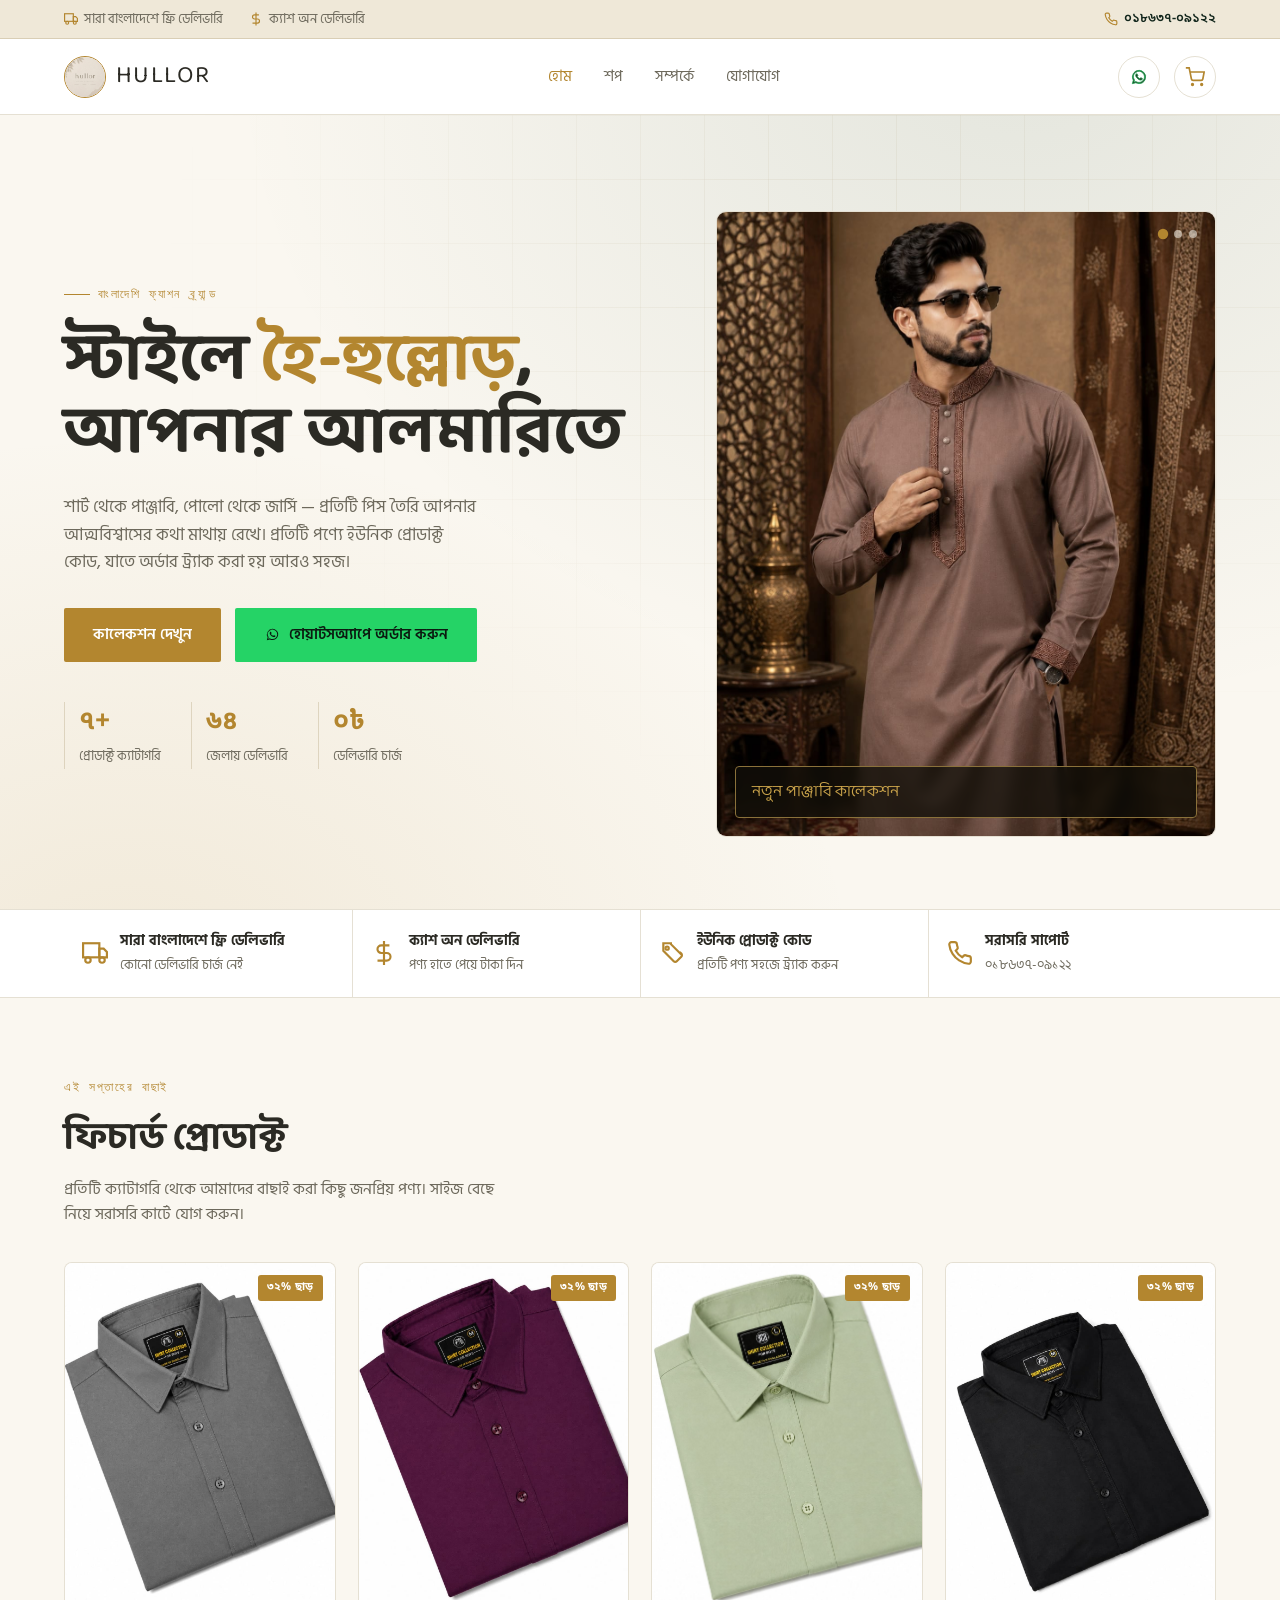
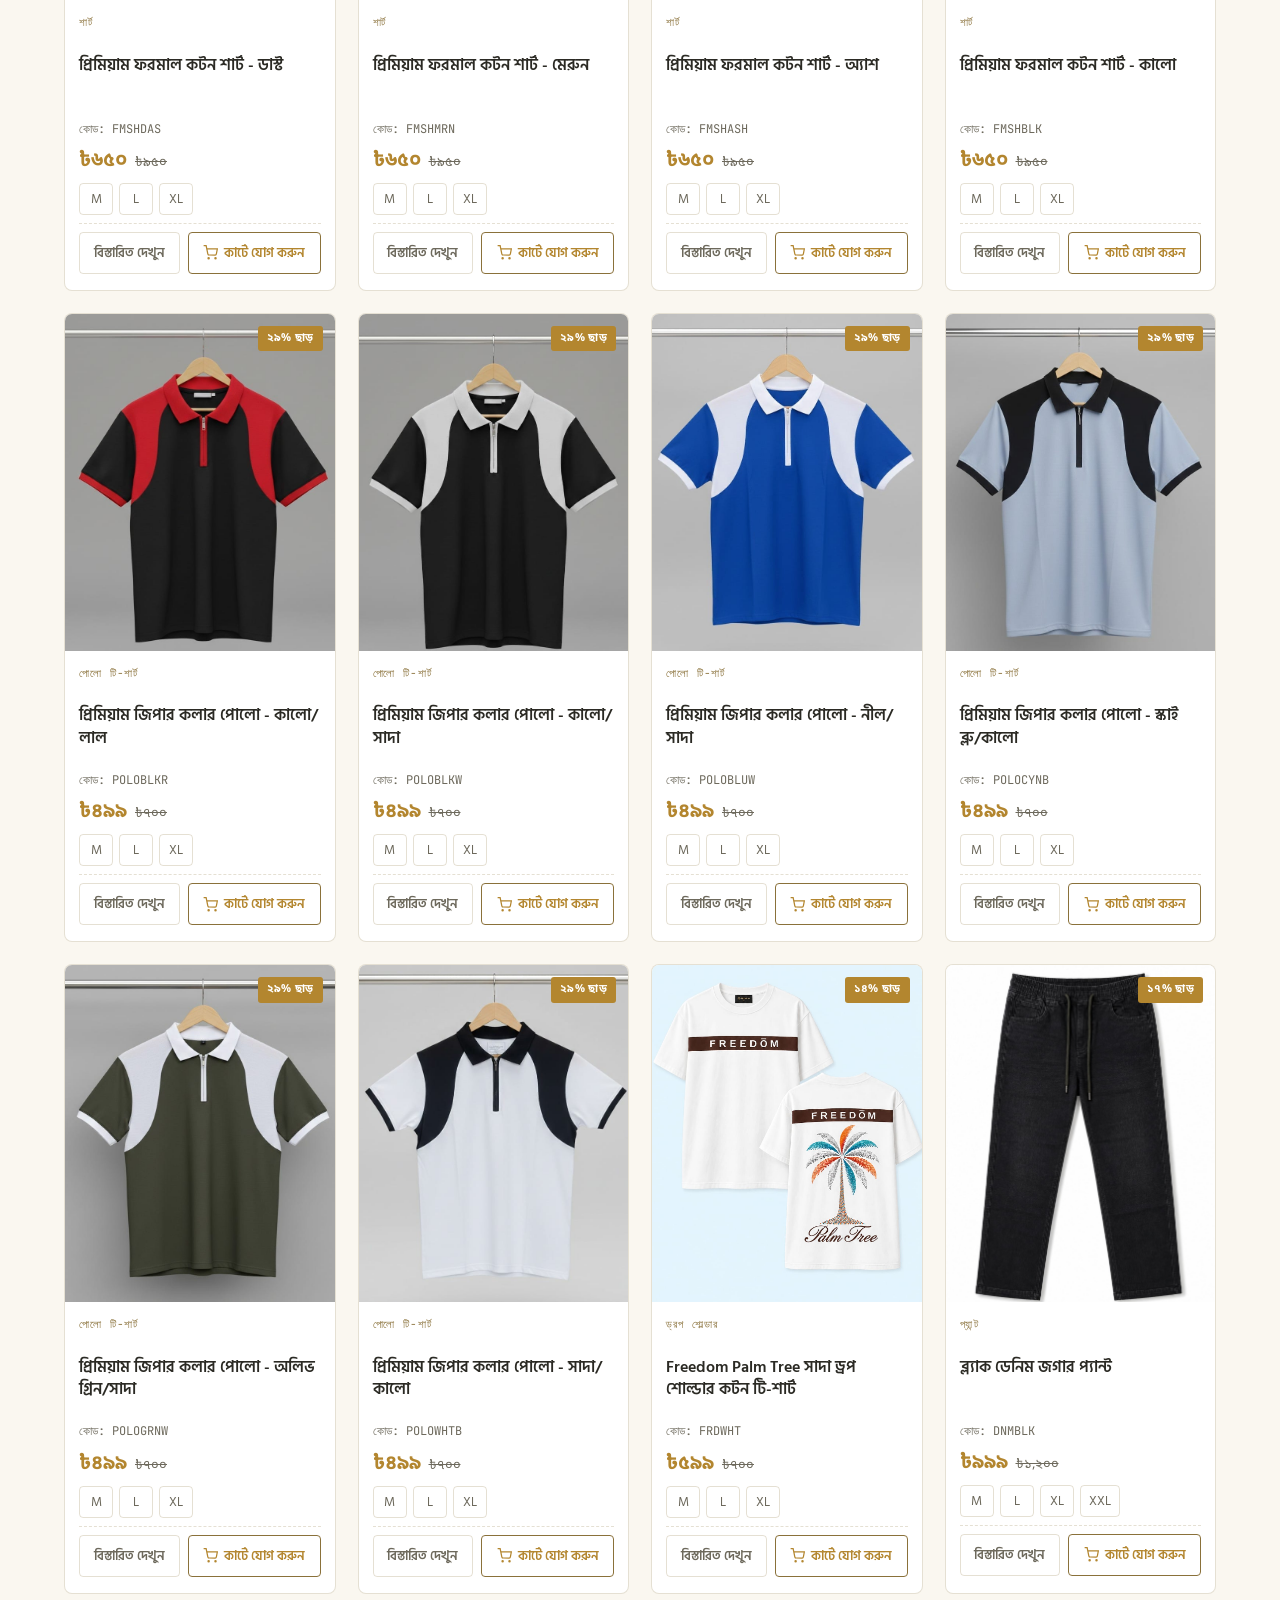
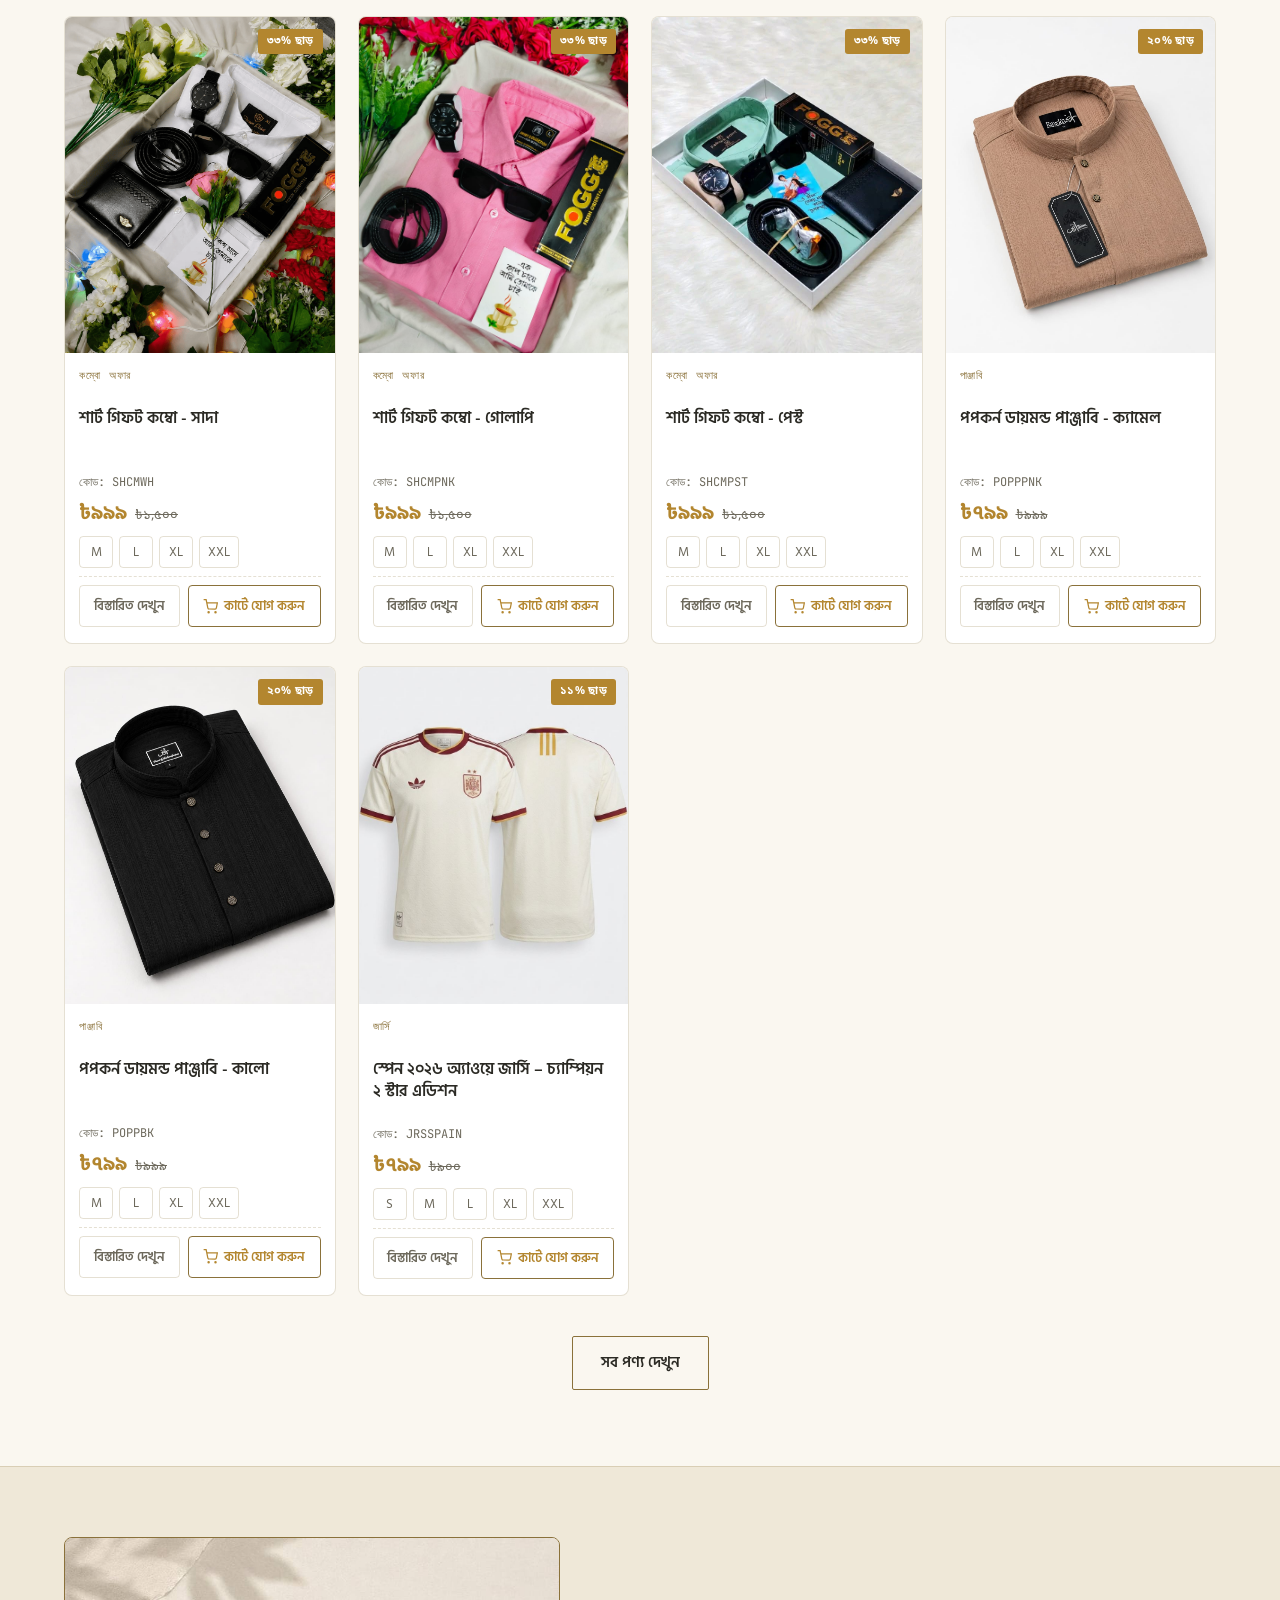
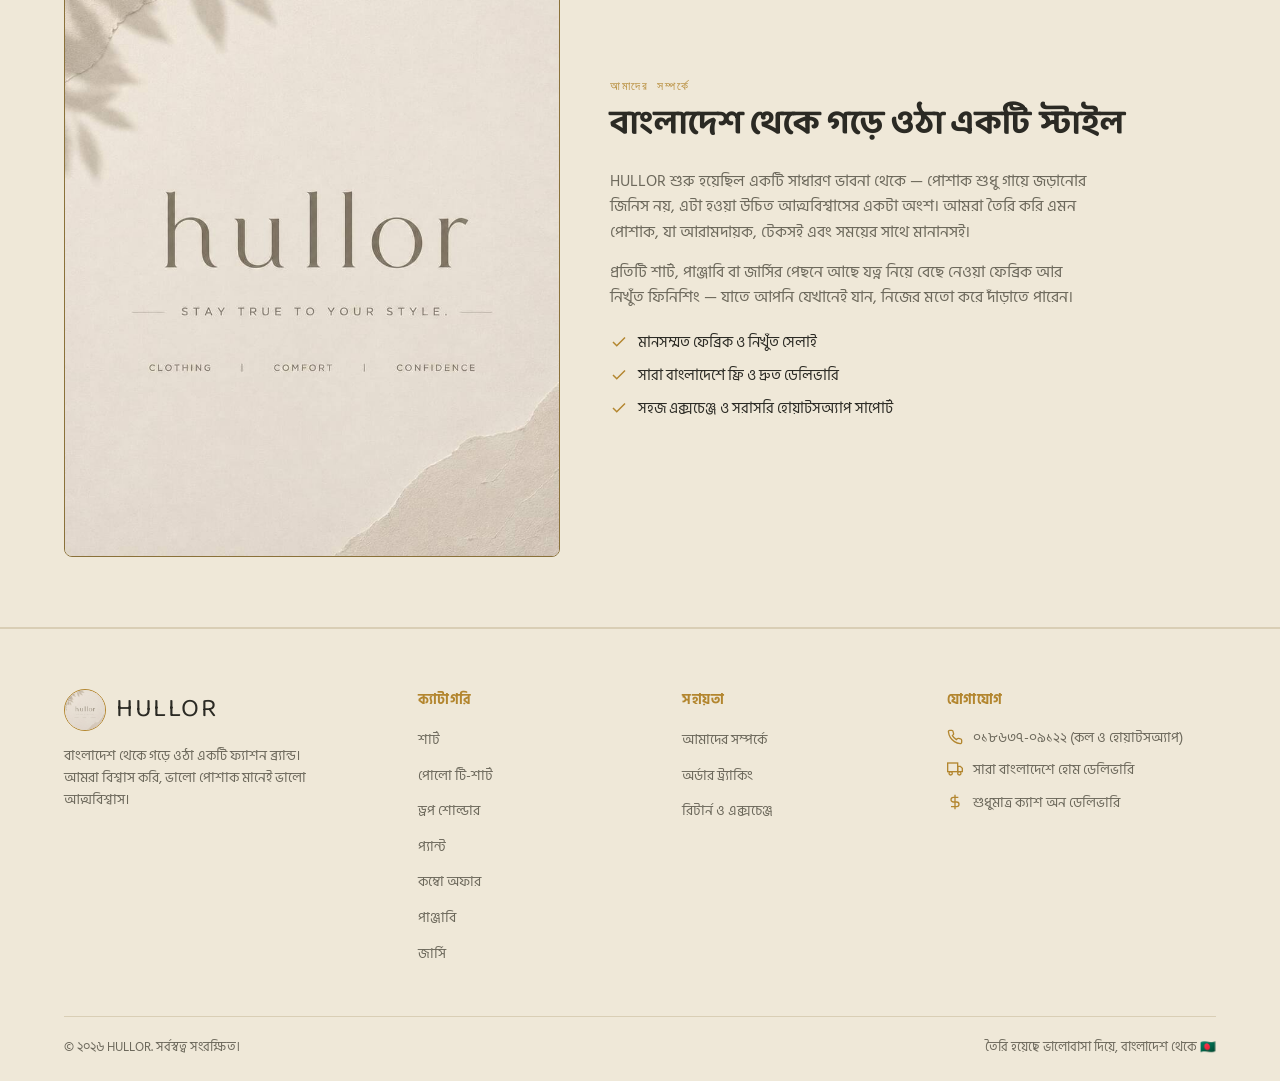
==== commit b38cf1ab: "Update" ====
--- a/index.html
+++ b/index.html
@@ -6,7 +6,7 @@
 <meta name="viewport" content="width=device-width, initial-scale=1.0">
 <title>HULLOR | বাংলাদেশি ফ্যাশন ব্র্যান্ড — শার্ট, পোলো, পাঞ্জাবি, জার্সি</title>
 <meta name="description" content="HULLOR — বাংলাদেশ জুড়ে ফ্রি হোম ডেলিভারি ও ক্যাশ অন ডেলিভারি সুবিধায় শার্ট, পোলো টি-শার্ট, ড্রপ শোল্ডার, প্যান্ট, পাঞ্জাবি ও জার্সি কিনুন।">
-<link rel="icon" type="image/png" href="/images/favicon.png">
+<link rel="icon" type="image/png" href="/images/favicon.jpg">
 <link rel="preconnect" href="https://fonts.googleapis.com">
 <link rel="preconnect" href="https://fonts.gstatic.com" crossorigin>
 <link href="https://fonts.googleapis.com/css2?family=Baloo+Da+2:wght@500;600;700;800&family=Hind+Siliguri:wght@400;500;600;700&family=Noto+Sans+Bengali:wght@400;500;600;700&family=JetBrains+Mono:wght@400;600&display=swap" rel="stylesheet">
--- a/css/style.css
+++ b/css/style.css
@@ -1,21 +1,21 @@
 /* =========================================================
-   HULLOR — ডিজাইন টোকেন
+   HULLOR — ডিজাইন টোকেন (LIGHT MODE)
    ========================================================= */
 :root {
-  --bg: #101210;
-  --bg-soft: #171a16;
-  --panel: #182119;
-  --panel-2: #1c261e;
+  --bg: #faf7f0;          /* cream — page background */
+  --bg-soft: #f1ece0;      /* soft off-white / warm ash — drawer, inputs */
+  --panel: #ffffff;        /* white — cards, modals, elevated surfaces */
+  --panel-2: #efe8d8;      /* ash — topbar, about, footer */
   --green: #1f4a37;
   --green-deep: #12261c;
   --green-light: #2e6b4d;
-  --gold: #c8a24a;
-  --gold-light: #e6c978;
-  --gold-dim: #8a713a;
-  --cream: #f4efe1;
-  --muted: #a9b3a7;
-  --line: rgba(200, 162, 74, 0.22);
-  --danger: #c9634a;
+  --gold: #b3862f;         /* deep gold — primary accent, buttons, icons */
+  --gold-light: #c8a24a;   /* mid gold — hover states */
+  --gold-dim: #8a713a;     /* bronze gold — subtle borders, small labels */
+  --ink: #2b2a24;          /* primary text — warm charcoal */
+  --muted: #6d695c;        /* secondary text — ash grey-brown */
+  --line: rgba(138, 113, 58, 0.22);
+  --danger: #b1442c;
 
   --font-display: "Baloo Da 2", "Hind Siliguri", sans-serif;
   --font-body: "Hind Siliguri", "Noto Sans Bengali", sans-serif;
@@ -34,7 +34,7 @@
 body {
   margin: 0;
   background: var(--bg);
-  color: var(--cream);
+  color: var(--ink);
   font-family: var(--font-body);
   font-size: 16px;
   line-height: 1.6;
@@ -58,7 +58,7 @@
 }
 
 :focus-visible {
-  outline: 2px solid var(--gold-light);
+  outline: 2px solid var(--gold);
   outline-offset: 3px;
 }
 
@@ -78,7 +78,7 @@
    TOP UTILITY BAR
    ========================================================= */
 .topbar {
-  background: var(--green-deep);
+  background: var(--panel-2);
   border-bottom: 1px solid var(--line);
   font-size: 13px;
 }
@@ -92,7 +92,7 @@
 }
 .topbar-item { display: flex; align-items: center; gap: 6px; white-space: nowrap; }
 .topbar-item svg { width: 14px; height: 14px; stroke: var(--gold); flex-shrink: 0; }
-.topbar a.topbar-phone { color: var(--gold-light); font-weight: 600; font-family: var(--font-number); }
+.topbar a.topbar-phone { color: var(--green-deep); font-weight: 600; font-family: var(--font-number); }
 .topbar-scroll { display: flex; gap: 26px; overflow-x: auto; scrollbar-width: none; }
 .topbar-scroll::-webkit-scrollbar { display: none; }
 
@@ -103,13 +103,13 @@
   position: sticky;
   top: 0;
   z-index: 60;
-  background: rgba(14, 16, 14, 0.98);
+  background: rgba(255, 255, 255, 0.97);
   border-bottom: 1px solid var(--line);
   height: var(--nav-h);
 }
 /* নোট: এখানে ইচ্ছাকৃতভাবে backdrop-filter ব্যবহার করা হয়নি —
    backdrop-filter/filter/transform কোনো ancestor-এ থাকলে সেটি তার
-   position:fixed চাইল্ড (যেমন মোবাইল মেনু .nav-links)-এর জন্য নতুন
+   position:fixed চাইল্ড (যেমন মোবাইলে মেনু .nav-links)-এর জন্য নতুন
    containing block তৈরি করে, ফলে মোবাইলে মেনু ভুল জায়গায় (হেডারের
    উপরে আটকে) দেখায়। তাই সলিড ব্যাকগ্রাউন্ড ব্যবহার করা হয়েছে। */
 .nav .container {
@@ -125,7 +125,7 @@
   font-family: var(--font-display);
   font-size: 24px;
   letter-spacing: 0.06em;
-  color: var(--cream);
+  color: var(--ink);
 }
 .nav-links { display: flex; align-items: center; gap: 28px; }
 .nav-links a {
@@ -135,7 +135,7 @@
   padding: 4px 2px;
   transition: color 0.2s;
 }
-.nav-links a:hover, .nav-links a.active { color: var(--gold-light); }
+.nav-links a:hover, .nav-links a.active { color: var(--gold); }
 .nav-links a::after {
   content: "";
   position: absolute;
@@ -156,16 +156,16 @@
   border: 1px solid var(--line);
   border-radius: 50%;
   background: transparent;
-  color: var(--cream);
+  color: var(--ink);
   transition: border-color 0.2s, background 0.2s;
 }
-.icon-btn:hover { border-color: var(--gold); background: var(--panel); }
-.icon-btn svg { width: 20px; height: 20px; stroke: var(--gold-light); }
+.icon-btn:hover { border-color: var(--gold); background: var(--panel-2); }
+.icon-btn svg { width: 20px; height: 20px; stroke: var(--gold); }
 .cart-count {
   position: absolute;
   top: -4px; right: -4px;
   background: var(--gold);
-  color: var(--bg);
+  color: var(--panel);
   font-family: var(--font-number);
   font-size: 11px;
   font-weight: 700;
@@ -183,8 +183,8 @@
   padding: 96px 0 72px;
   overflow: hidden;
   background:
-    radial-gradient(ellipse at 80% -10%, rgba(31, 74, 55, 0.55), transparent 55%),
-    radial-gradient(ellipse at 10% 110%, rgba(200, 162, 74, 0.10), transparent 45%),
+    radial-gradient(ellipse at 80% -10%, rgba(31, 74, 55, 0.10), transparent 55%),
+    radial-gradient(ellipse at 10% 110%, rgba(179, 134, 47, 0.12), transparent 45%),
     var(--bg);
 }
 .hero::before {
@@ -195,7 +195,7 @@
     linear-gradient(var(--line) 1px, transparent 1px),
     linear-gradient(90deg, var(--line) 1px, transparent 1px);
   background-size: 64px 64px;
-  opacity: 0.25;
+  opacity: 0.4;
   mask-image: radial-gradient(ellipse at 70% 20%, black, transparent 60%);
   pointer-events: none;
 }
@@ -222,9 +222,9 @@
   font-size: clamp(38px, 5.2vw, 66px);
   line-height: 1.12;
   margin: 0 0 22px;
-  color: var(--cream);
-}
-.hero h1 span { color: var(--gold-light); }
+  color: var(--ink);
+}
+.hero h1 span { color: var(--gold); }
 .hero p.lead {
   font-size: 17px;
   color: var(--muted);
@@ -248,17 +248,17 @@
   transition: transform 0.15s ease, background 0.2s, border-color 0.2s, color 0.2s;
 }
 .btn:active { transform: translateY(1px); }
-.btn-gold { background: var(--gold); color: #191b16; }
+.btn-gold { background: var(--gold); color: #ffffff; }
 .btn-gold:hover { background: var(--gold-light); }
-.btn-outline { background: transparent; border-color: var(--gold-dim); color: var(--cream); }
-.btn-outline:hover { border-color: var(--gold); color: var(--gold-light); }
+.btn-outline { background: transparent; border-color: var(--gold-dim); color: var(--ink); }
+.btn-outline:hover { border-color: var(--gold); color: var(--gold); }
 .btn-full { width: 100%; }
 .btn-block { display: flex; width: 100%; }
 .btn[disabled] { opacity: 0.5; pointer-events: none; }
 
 .hero-stats { display: flex; gap: 30px; }
 .hero-stats div { border-left: 1px solid var(--line); padding-left: 14px; }
-.hero-stats b { display: block; font-family: var(--font-number); font-size: 26px; color: var(--gold-light); }
+.hero-stats b { display: block; font-family: var(--font-number); font-size: 26px; color: var(--gold); }
 .hero-stats span { font-size: 13px; color: var(--muted); }
 
 .hero-tag-visual {
@@ -295,7 +295,7 @@
 .hero-dot {
   width: 8px; height: 8px;
   border-radius: 50%;
-  background: rgba(244, 239, 225, 0.35);
+  background: rgba(250, 247, 240, 0.55);
   border: none;
   padding: 0;
   transition: background 0.2s, transform 0.2s;
@@ -306,7 +306,7 @@
   position: absolute;
   bottom: 18px; left: 18px; right: 18px;
   display: block;
-  background: rgba(16, 18, 16, 0.82);
+  background: rgba(18, 16, 10, 0.78);
   border: 1px solid var(--gold-dim);
   border-radius: 4px;
   padding: 12px 16px;
@@ -341,7 +341,7 @@
 }
 .trust-item:first-child { border-left: none; }
 .trust-item svg { width: 26px; height: 26px; stroke: var(--gold); flex-shrink: 0; }
-.trust-item b { display: block; font-size: 14px; color: var(--cream); }
+.trust-item b { display: block; font-size: 14px; color: var(--ink); }
 .trust-item span { font-size: 12.5px; color: var(--muted); }
 
 /* =========================================================
@@ -360,7 +360,7 @@
   font-family: var(--font-display);
   font-size: clamp(28px, 3.4vw, 38px);
   margin: 8px 0 0;
-  color: var(--cream);
+  color: var(--ink);
 }
 .section-head p { color: var(--muted); margin: 8px 0 0; max-width: 50ch; }
 
@@ -382,8 +382,8 @@
   font-size: 14px;
   transition: all 0.2s;
 }
-.cat-tab:hover { border-color: var(--gold); color: var(--cream); }
-.cat-tab.active { background: var(--gold); border-color: var(--gold); color: #191b16; font-weight: 600; }
+.cat-tab:hover { border-color: var(--gold); color: var(--ink); }
+.cat-tab.active { background: var(--gold); border-color: var(--gold); color: #ffffff; font-weight: 600; }
 
 /* =========================================================
    PRODUCT GRID — "hang tag" card
@@ -404,7 +404,7 @@
   transition: border-color 0.25s, transform 0.25s;
 }
 .p-card:hover { border-color: var(--gold); transform: translateY(-3px); }
-.p-media { position: relative; aspect-ratio: 4 / 5; overflow: hidden; background: var(--green-deep); }
+.p-media { position: relative; aspect-ratio: 4 / 5; overflow: hidden; background: var(--panel-2); }
 .p-media img { width: 100%; height: 100%; object-fit: cover; transition: transform 0.5s ease; }
 .p-card:hover .p-media img { transform: scale(1.05); }
 .p-badge {
@@ -412,7 +412,7 @@
   position: absolute;
   top: 12px; right: 12px;
   background: var(--gold);
-  color: #191b16;
+  color: #ffffff;
   font-size: 11px;
   font-weight: 700;
   padding: 4px 9px;
@@ -421,10 +421,10 @@
 }
 .p-body { padding: 14px 14px 16px; display: flex; flex-direction: column; gap: 6px; flex: 1; }
 .p-cat { font-family: var(--font-mono); font-size: 11px; letter-spacing: 0.08em; color: var(--gold-dim); text-transform: uppercase; }
-.p-name { font-size: 16px; font-weight: 600; color: var(--cream); line-height: 1.4; min-height: 44px; }
+.p-name { font-size: 16px; font-weight: 600; color: var(--ink); line-height: 1.4; min-height: 44px; }
 .p-code { font-family: var(--font-mono); font-size: 12px; color: var(--muted); }
 .p-price-row { display: flex; align-items: baseline; gap: 8px; }
-.p-price { font-family: var(--font-number); font-weight: 700; font-size: 20px; color: var(--gold-light); }
+.p-price { font-family: var(--font-number); font-weight: 700; font-size: 20px; color: var(--gold); }
 .p-price-old { font-family: var(--font-number); font-size: 13px; color: var(--muted); text-decoration: line-through; }
 
 .p-sizes { display: flex; gap: 6px; flex-wrap: wrap; }
@@ -439,8 +439,8 @@
   text-align: center;
   transition: all 0.15s;
 }
-.size-chip:hover { border-color: var(--gold); color: var(--cream); }
-.size-chip.selected { background: var(--gold); border-color: var(--gold); color: #191b16; font-weight: 700; }
+.size-chip:hover { border-color: var(--gold); color: var(--ink); }
+.size-chip.selected { background: var(--gold); border-color: var(--gold); color: #ffffff; font-weight: 700; }
 
 .p-dashline {
   border-top: 1px dashed var(--line);
@@ -459,13 +459,13 @@
   transition: all 0.2s;
   white-space: nowrap;
 }
-.btn-view-details:hover { border-color: var(--gold); color: var(--cream); }
+.btn-view-details:hover { border-color: var(--gold); color: var(--ink); }
 .add-cart-btn {
   flex: 1.4;
   padding: 10px 10px;
   background: transparent;
   border: 1px solid var(--gold-dim);
-  color: var(--gold-light);
+  color: var(--gold);
   border-radius: 4px;
   font-size: 12.5px;
   font-weight: 600;
@@ -476,7 +476,7 @@
   transition: all 0.2s;
   white-space: nowrap;
 }
-.add-cart-btn:hover { background: var(--gold); border-color: var(--gold); color: #191b16; }
+.add-cart-btn:hover { background: var(--gold); border-color: var(--gold); color: #ffffff; }
 .add-cart-btn svg { width: 15px; height: 15px; flex-shrink: 0; }
 
 /* =========================================================
@@ -502,10 +502,10 @@
   border: 1px solid var(--gold-dim);
 }
 .about-visual img { width: 100%; height: 100%; object-fit: cover; }
-.about-text h2 { font-family: var(--font-display); font-size: clamp(26px, 3vw, 34px); margin: 0 0 16px; }
+.about-text h2 { font-family: var(--font-display); font-size: clamp(26px, 3vw, 34px); margin: 0 0 16px; color: var(--ink); }
 .about-text p { color: var(--muted); margin: 0 0 14px; max-width: 54ch; }
 .about-text ul { display: grid; gap: 10px; margin-top: 20px; }
-.about-text li { display: flex; gap: 10px; align-items: flex-start; font-size: 14.5px; color: var(--cream); }
+.about-text li { display: flex; gap: 10px; align-items: flex-start; font-size: 14.5px; color: var(--ink); }
 .about-text li svg { width: 18px; height: 18px; stroke: var(--gold); flex-shrink: 0; margin-top: 2px; }
 
 /* =========================================================
@@ -519,12 +519,12 @@
 .shop-banner {
   padding: 56px 0 20px;
   background:
-    radial-gradient(ellipse at 80% -20%, rgba(31, 74, 55, 0.5), transparent 55%),
+    radial-gradient(ellipse at 80% -20%, rgba(31, 74, 55, 0.08), transparent 55%),
     var(--bg);
   border-bottom: 1px solid var(--line);
 }
 .shop-banner .eyebrow { display: block; margin-bottom: 10px; }
-.shop-banner h1 { font-family: var(--font-display); font-size: clamp(30px, 4vw, 42px); margin: 0 0 10px; }
+.shop-banner h1 { font-family: var(--font-display); font-size: clamp(30px, 4vw, 42px); margin: 0 0 10px; color: var(--ink); }
 .shop-banner p { color: var(--muted); max-width: 56ch; margin: 0; }
 
 /* =========================================================
@@ -532,12 +532,12 @@
    ========================================================= */
 .btn-whatsapp { background: #25D366; color: #0b1a10; }
 .btn-whatsapp:hover { background: #33e478; }
-.icon-btn.whatsapp svg { stroke: #25D366; }
+.icon-btn.whatsapp svg { stroke: #1ea852; }
 
 /* =========================================================
    FOOTER
    ========================================================= */
-.footer { background: var(--green-deep); border-top: 1px solid var(--line); padding: 60px 0 24px; }
+.footer { background: var(--panel-2); border-top: 1px solid var(--line); padding: 60px 0 24px; }
 .footer-grid {
   display: grid;
   grid-template-columns: 1.4fr 1fr 1fr 1.2fr;
@@ -545,12 +545,12 @@
   padding-bottom: 40px;
   border-bottom: 1px solid var(--line);
 }
-.footer-brand .brand-word { font-size: 26px; }
+.footer-brand .brand-word { font-size: 26px; color: var(--ink); }
 .footer-brand p { color: var(--muted); font-size: 14px; margin: 14px 0 0; max-width: 34ch; }
-.footer h4 { font-size: 14px; color: var(--gold-light); margin: 0 0 16px; letter-spacing: 0.03em; }
+.footer h4 { font-size: 14px; color: var(--gold); margin: 0 0 16px; letter-spacing: 0.03em; }
 .footer ul li { margin-bottom: 10px; }
 .footer ul a { color: var(--muted); font-size: 14px; transition: color 0.2s; }
-.footer ul a:hover { color: var(--gold-light); }
+.footer ul a:hover { color: var(--gold); }
 .footer-contact li { display: flex; gap: 10px; align-items: flex-start; color: var(--muted); font-size: 14px; margin-bottom: 12px; }
 .footer-contact svg { width: 16px; height: 16px; stroke: var(--gold); flex-shrink: 0; margin-top: 2px; }
 .footer-bottom { display: flex; justify-content: space-between; padding-top: 20px; font-size: 12.5px; color: var(--muted); flex-wrap: wrap; gap: 10px; }
@@ -560,7 +560,7 @@
    ========================================================= */
 .overlay {
   position: fixed; inset: 0;
-  background: rgba(8, 10, 8, 0.65);
+  background: rgba(24, 21, 12, 0.5);
   backdrop-filter: blur(2px);
   z-index: 90;
   opacity: 0;
@@ -589,9 +589,9 @@
   padding: 20px 22px;
   border-bottom: 1px solid var(--line);
 }
-.drawer-head h3 { font-family: var(--font-display); font-size: 20px; margin: 0; }
+.drawer-head h3 { font-family: var(--font-display); font-size: 20px; margin: 0; color: var(--ink); }
 .drawer-close { background: none; border: none; color: var(--muted); width: 34px; height: 34px; display: flex; align-items: center; justify-content: center; border-radius: 50%; }
-.drawer-close:hover { color: var(--gold-light); background: var(--panel); }
+.drawer-close:hover { color: var(--gold); background: var(--panel-2); }
 .drawer-close svg { width: 18px; height: 18px; }
 
 .drawer-body { flex: 1; overflow-y: auto; padding: 16px 22px; }
@@ -606,20 +606,20 @@
   border-bottom: 1px solid var(--line);
 }
 .cart-item img { width: 66px; height: 82px; object-fit: cover; border-radius: 4px; border: 1px solid var(--line); }
-.cart-item-name { font-size: 14px; font-weight: 600; color: var(--cream); margin: 0 0 4px; }
+.cart-item-name { font-size: 14px; font-weight: 600; color: var(--ink); margin: 0 0 4px; }
 .cart-item-meta { font-size: 12.5px; color: var(--muted); margin: 0 0 8px; font-family: var(--font-mono); }
 .qty-stepper { display: inline-flex; align-items: center; border: 1px solid var(--line); border-radius: 4px; }
-.qty-stepper button { width: 26px; height: 26px; background: none; border: none; color: var(--gold-light); font-size: 15px; }
+.qty-stepper button { width: 26px; height: 26px; background: none; border: none; color: var(--gold); font-size: 15px; }
 .qty-stepper span { width: 26px; text-align: center; font-size: 13px; font-family: var(--font-number); }
 .cart-item-right { display: flex; flex-direction: column; align-items: flex-end; justify-content: space-between; }
-.cart-item-price { font-size: 14px; color: var(--gold-light); font-weight: 600; font-family: var(--font-number); }
+.cart-item-price { font-size: 14px; color: var(--gold); font-weight: 600; font-family: var(--font-number); }
 .remove-btn { background: none; border: none; color: var(--muted); font-size: 12px; text-decoration: underline; }
 .remove-btn:hover { color: var(--danger); }
 
 .drawer-foot { border-top: 1px solid var(--line); padding: 18px 22px 22px; }
 .summary-row { display: flex; justify-content: space-between; font-size: 14px; color: var(--muted); padding: 5px 0; }
-.summary-row b { color: var(--cream); font-family: var(--font-number); }
-.summary-total { display: flex; justify-content: space-between; font-family: var(--font-number); font-weight: 700; font-size: 20px; color: var(--gold-light); padding: 10px 0 16px; border-top: 1px dashed var(--line); margin-top: 6px; }
+.summary-row b { color: var(--ink); font-family: var(--font-number); }
+.summary-total { display: flex; justify-content: space-between; font-family: var(--font-number); font-weight: 700; font-size: 20px; color: var(--gold); padding: 10px 0 16px; border-top: 1px dashed var(--line); margin-top: 6px; }
 
 /* =========================================================
    CHECKOUT MODAL
@@ -649,10 +649,10 @@
   transition: transform 0.3s ease;
 }
 .modal.open .modal-card { transform: translateY(0); }
-.modal-close { position: absolute; top: 18px; right: 18px; background: rgba(16,18,16,0.85); border: 1px solid var(--line); color: var(--muted); width: 36px; height: 36px; border-radius: 50%; display: flex; align-items: center; justify-content: center; z-index: 20; }
-.modal-close:hover { color: var(--gold-light); background: var(--bg); border-color: var(--gold); }
+.modal-close { position: absolute; top: 18px; right: 18px; background: rgba(255,255,255,0.9); border: 1px solid var(--line); color: var(--muted); width: 36px; height: 36px; border-radius: 50%; display: flex; align-items: center; justify-content: center; z-index: 20; }
+.modal-close:hover { color: var(--gold); background: var(--panel-2); border-color: var(--gold); }
 .modal-close svg { width: 18px; height: 18px; }
-.modal-card h3 { font-family: var(--font-display); font-size: 24px; margin: 0 0 6px; }
+.modal-card h3 { font-family: var(--font-display); font-size: 24px; margin: 0 0 6px; color: var(--ink); }
 .modal-card > p.hint { color: var(--muted); font-size: 13.5px; margin: 0 0 24px; }
 
 .form-grid { display: grid; grid-template-columns: 1fr 1fr; gap: 14px; }
@@ -660,11 +660,11 @@
 .form-field.full { grid-column: 1 / -1; }
 .form-field label { font-size: 13px; color: var(--muted); }
 .form-field input, .form-field textarea, .form-field select {
-  background: var(--bg);
+  background: var(--bg-soft);
   border: 1px solid var(--line);
   border-radius: 5px;
   padding: 11px 12px;
-  color: var(--cream);
+  color: var(--ink);
   font-family: inherit;
   font-size: 14.5px;
 }
@@ -675,7 +675,7 @@
 .field-error { font-size: 12px; color: var(--danger); min-height: 14px; }
 
 .order-summary-box {
-  background: var(--bg);
+  background: var(--bg-soft);
   border: 1px dashed var(--line);
   border-radius: 6px;
   padding: 14px 16px;
@@ -687,12 +687,12 @@
   display: flex;
   gap: 10px;
   align-items: flex-start;
-  background: rgba(31, 74, 55, 0.35);
+  background: rgba(31, 74, 55, 0.08);
   border: 1px solid var(--green-light);
   border-radius: 6px;
   padding: 12px 14px;
   font-size: 13px;
-  color: var(--cream);
+  color: var(--ink);
   margin-bottom: 20px;
 }
 .payment-note svg { width: 18px; height: 18px; stroke: var(--gold); flex-shrink: 0; }
@@ -705,10 +705,10 @@
   display: flex; align-items: center; justify-content: center;
   margin: 0 auto 20px;
 }
-.success-view .check-circle svg { width: 32px; height: 32px; stroke: var(--gold-light); }
-.success-view h3 { margin-bottom: 8px; }
+.success-view .check-circle svg { width: 32px; height: 32px; stroke: var(--gold); }
+.success-view h3 { margin-bottom: 8px; color: var(--ink); }
 .success-view p { color: var(--muted); margin-bottom: 6px; }
-.success-view .order-id { font-family: var(--font-mono); color: var(--gold-light); font-size: 15px; margin-bottom: 24px; display: inline-block; border: 1px dashed var(--gold-dim); padding: 8px 16px; border-radius: 5px; }
+.success-view .order-id { font-family: var(--font-mono); color: var(--gold); font-size: 15px; margin-bottom: 24px; display: inline-block; border: 1px dashed var(--gold-dim); padding: 8px 16px; border-radius: 5px; }
 
 /* =========================================================
    PRODUCT DETAILS (QUICK VIEW) MODAL
@@ -734,7 +734,7 @@
   border-radius: 8px;
   overflow: hidden;
   border: 1px solid var(--gold-dim);
-  background: var(--green-deep);
+  background: var(--panel-2);
 }
 .pm-media img { width: 100%; height: 100%; object-fit: cover; }
 #pmBadge {
@@ -742,7 +742,7 @@
   position: absolute;
   top: 12px; right: 12px;
   background: var(--gold);
-  color: #191b16;
+  color: #ffffff;
   font-size: 11px;
   font-weight: 700;
   padding: 4px 9px;
@@ -750,17 +750,17 @@
 }
 .pm-info { display: flex; flex-direction: column; }
 #pmCat { font-family: var(--font-mono); font-size: 11px; letter-spacing: 0.08em; color: var(--gold-dim); text-transform: uppercase; }
-#pmName { font-family: var(--font-display); font-size: 24px; color: var(--cream); margin: 8px 0 4px; line-height: 1.3; }
+#pmName { font-family: var(--font-display); font-size: 24px; color: var(--ink); margin: 8px 0 4px; line-height: 1.3; }
 #pmCode { font-family: var(--font-mono); font-size: 13px; color: var(--muted); }
 .pm-price-row { display: flex; align-items: baseline; gap: 10px; margin: 12px 0 14px; }
-#pmPrice { font-family: var(--font-number); font-weight: 700; font-size: 26px; color: var(--gold-light); }
+#pmPrice { font-family: var(--font-number); font-weight: 700; font-size: 26px; color: var(--gold); }
 #pmOldPrice { font-family: var(--font-number); font-size: 14px; color: var(--muted); text-decoration: line-through; }
 #pmDesc { font-size: 14.5px; color: var(--muted); line-height: 1.7; margin: 0 0 16px; }
 
 .pm-specs { border: 1px dashed var(--line); border-radius: 6px; padding: 4px 14px; margin-bottom: 18px; }
 .pm-spec-row { display: flex; justify-content: space-between; gap: 10px; font-size: 13px; padding: 9px 0; border-bottom: 1px dashed var(--line); color: var(--muted); }
 .pm-spec-row:last-child { border-bottom: none; }
-.pm-spec-row b { color: var(--cream); text-align: right; font-weight: 500; }
+.pm-spec-row b { color: var(--ink); text-align: right; font-weight: 500; }
 
 .pm-size-label { font-size: 13px; color: var(--muted); margin-bottom: 8px; display: block; }
 #pmSizes { display: flex; gap: 8px; flex-wrap: wrap; margin-bottom: 20px; }
@@ -787,15 +787,15 @@
 .toast {
   background: var(--panel);
   border: 1px solid var(--gold);
-  color: var(--cream);
+  color: var(--ink);
   padding: 12px 20px;
   border-radius: 6px;
   font-size: 14px;
   display: flex; align-items: center; gap: 10px;
-  box-shadow: 0 10px 30px rgba(0,0,0,0.4);
+  box-shadow: 0 10px 30px rgba(43, 42, 36, 0.18);
   animation: toast-in 0.25s ease;
 }
-.toast svg { width: 16px; height: 16px; stroke: var(--gold-light); }
+.toast svg { width: 16px; height: 16px; stroke: var(--gold); }
 @keyframes toast-in { from { opacity: 0; transform: translateY(10px);} to { opacity:1; transform: translateY(0);} }
 
 /* =========================================================
@@ -832,9 +832,9 @@
     align-items: center; justify-content: center;
     border: 1px solid var(--line);
     border-radius: 50%;
-    background: none; color: var(--cream);
+    background: none; color: var(--ink);
   }
-  .menu-toggle svg { width: 20px; height: 20px; stroke: var(--gold-light); }
+  .menu-toggle svg { width: 20px; height: 20px; stroke: var(--gold); }
   .product-grid { grid-template-columns: repeat(2, 1fr); gap: 14px; }
   .p-btn-row { flex-direction: column; }
   .btn-view-details, .add-cart-btn { flex: none; width: 100%; }
